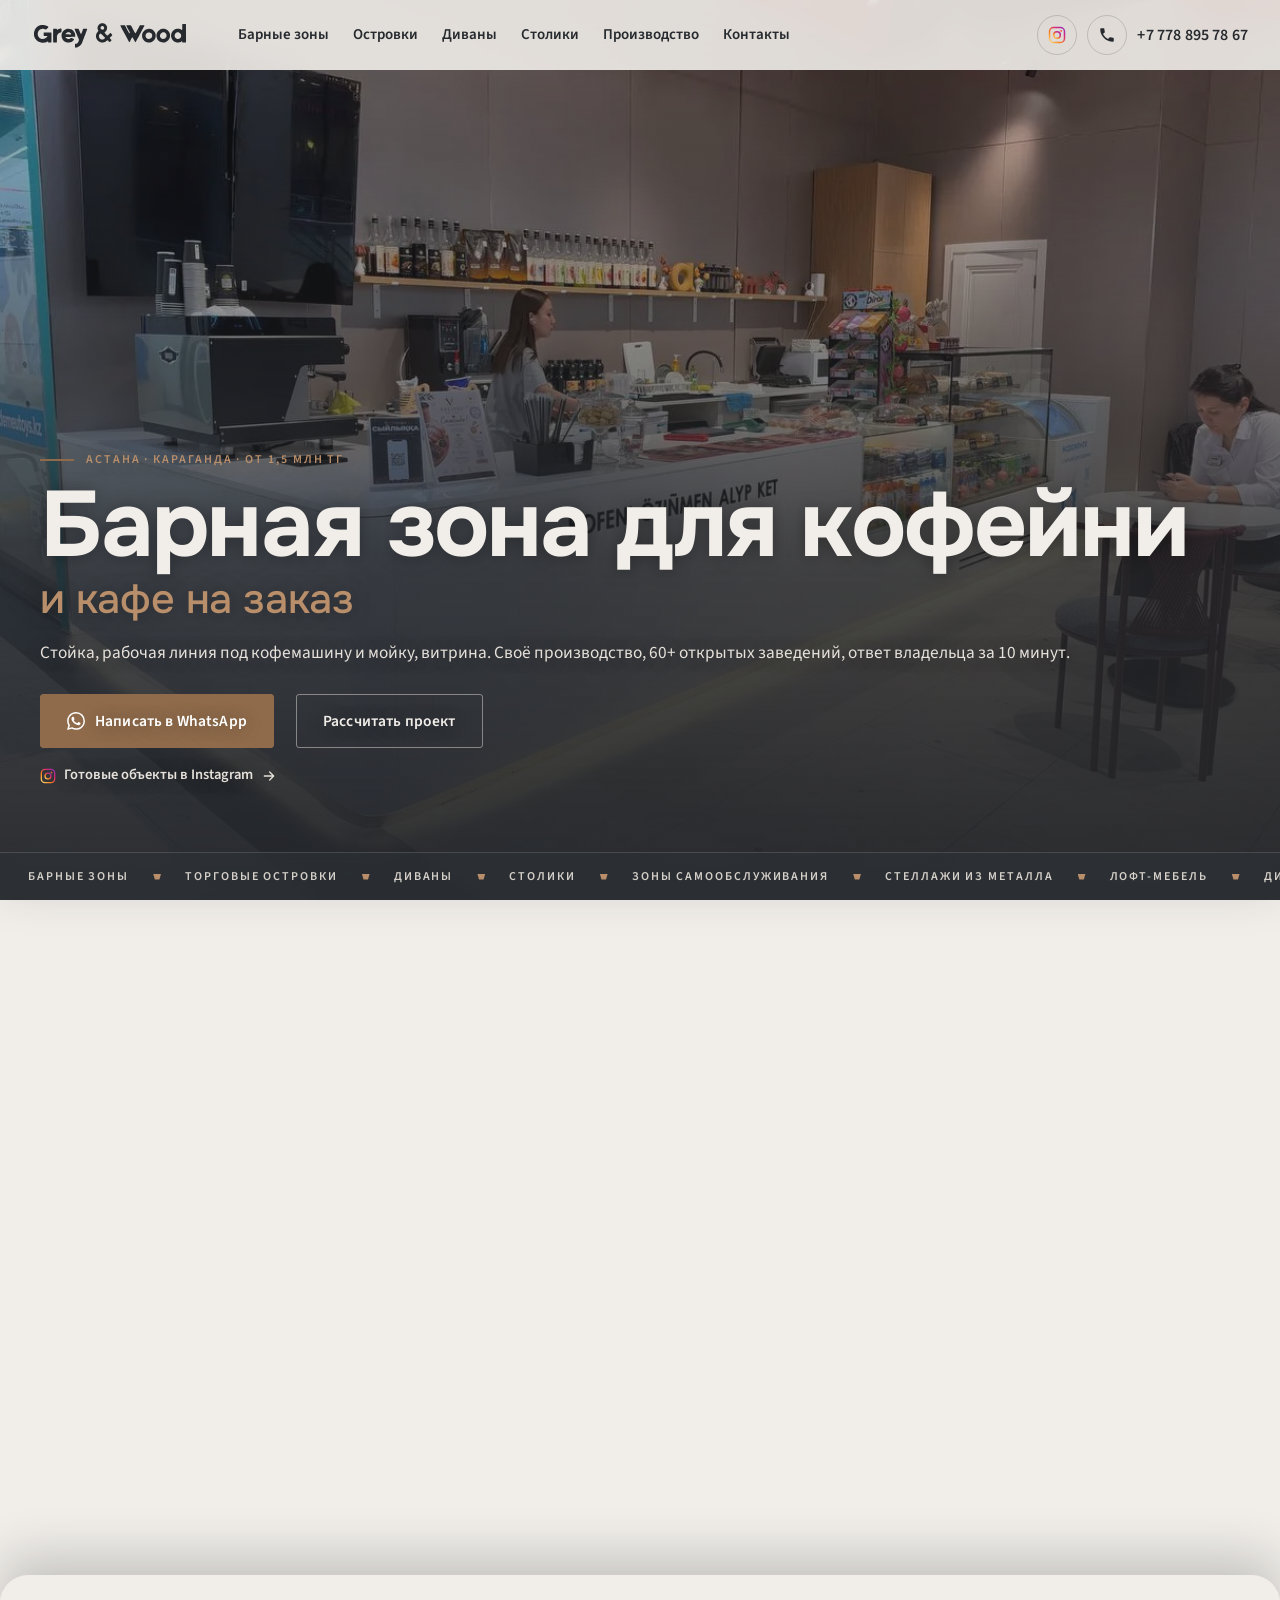
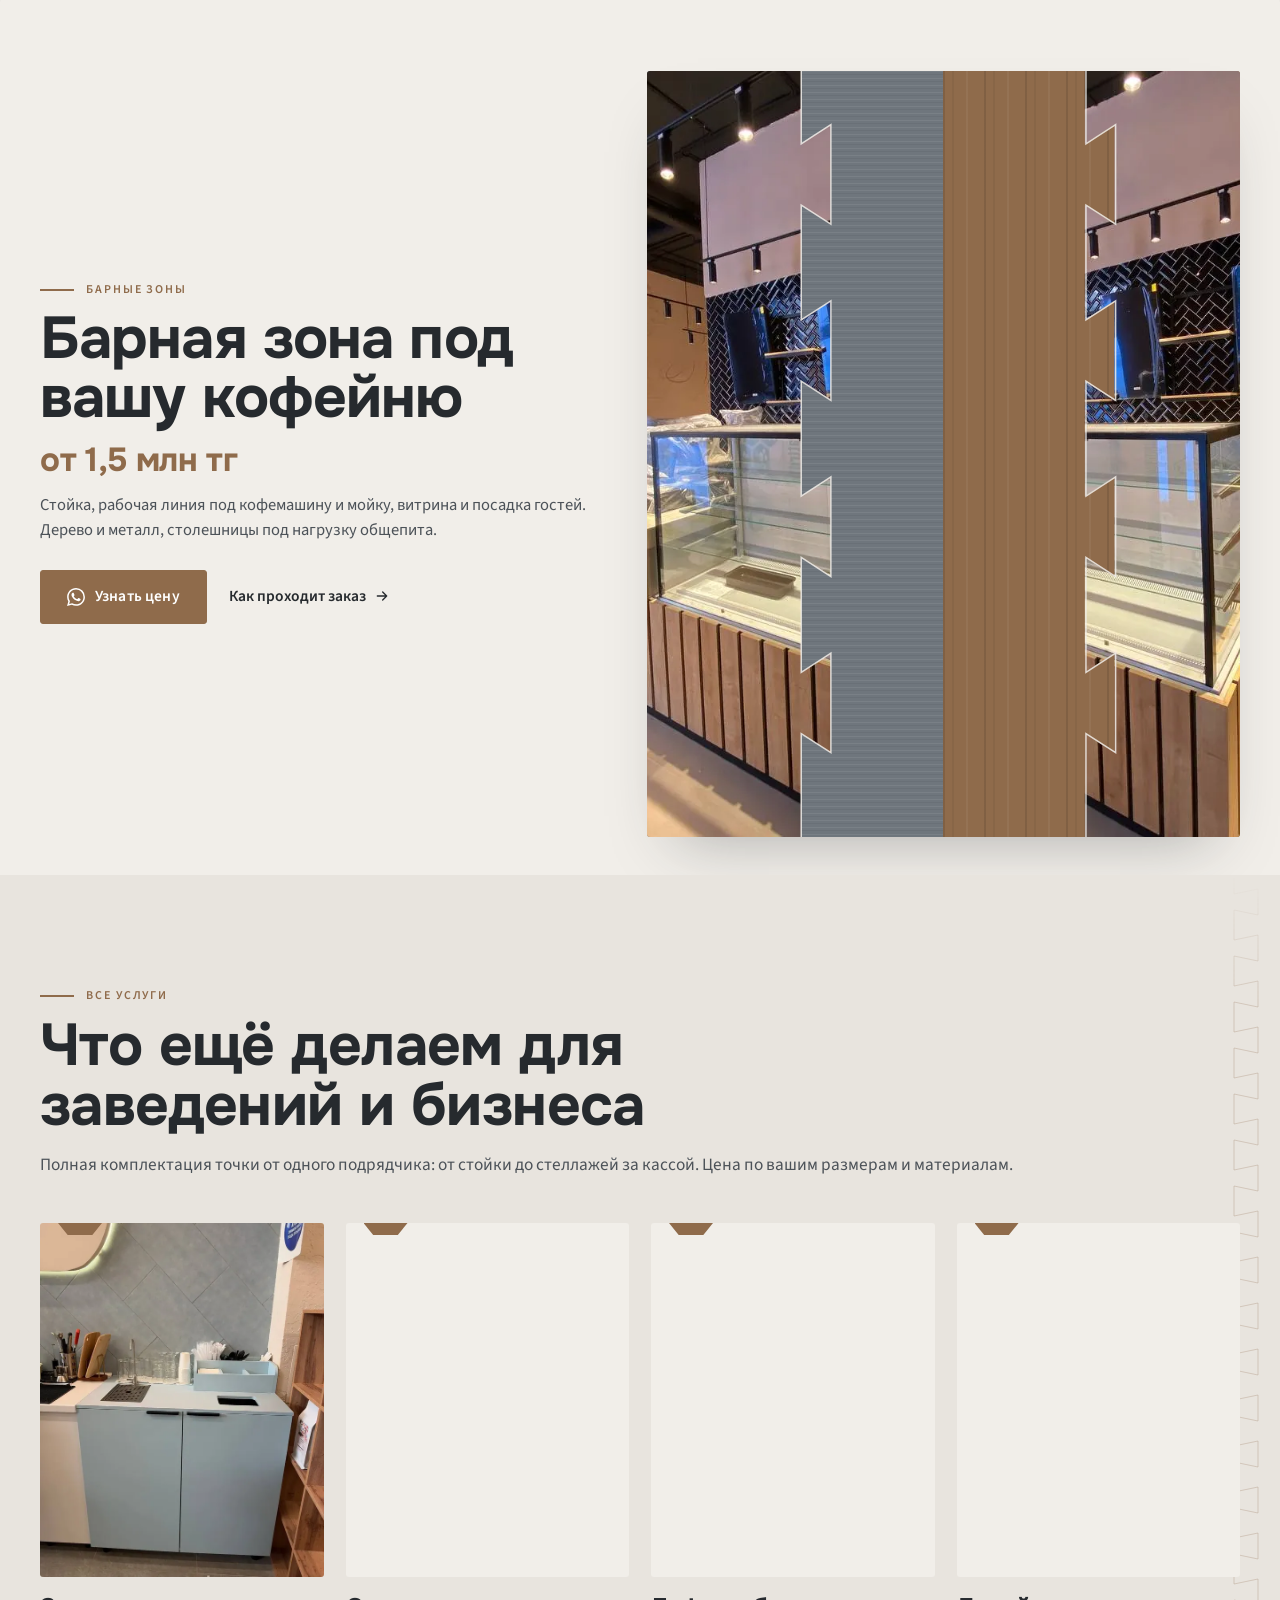
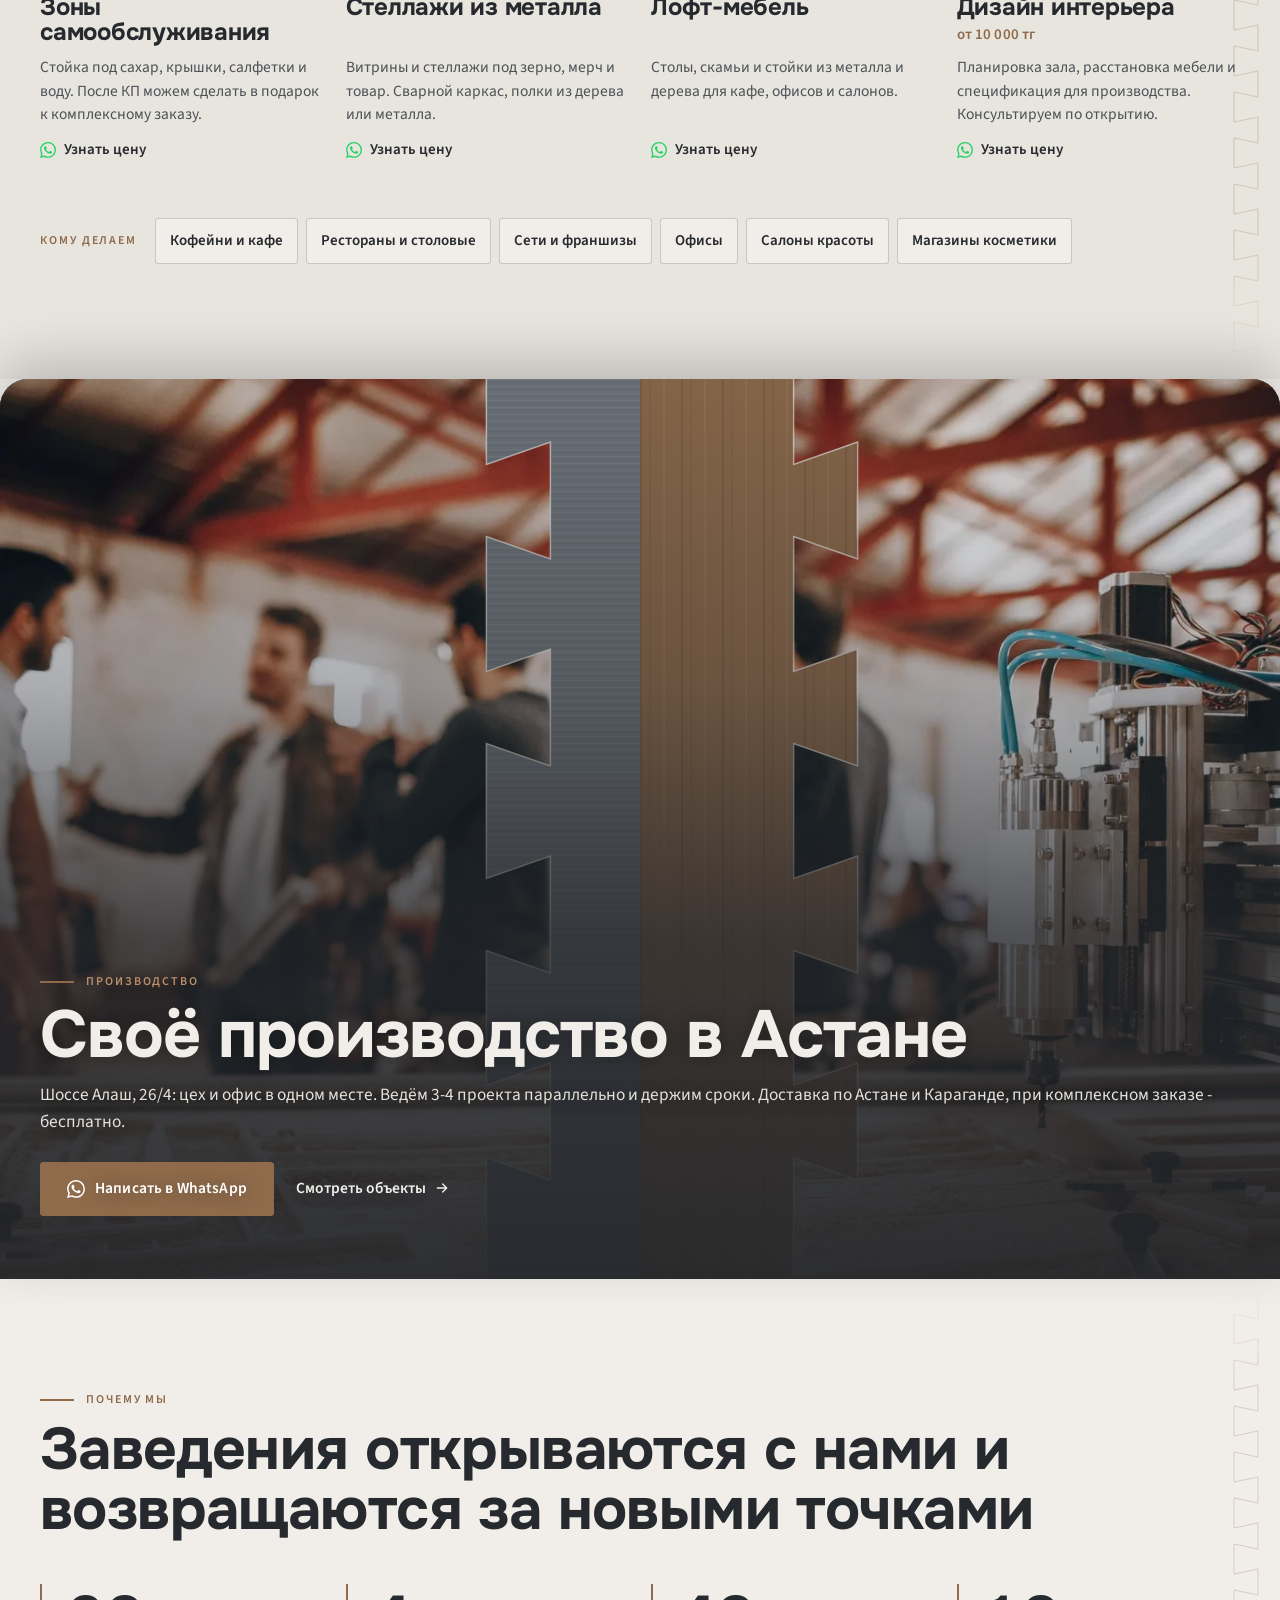
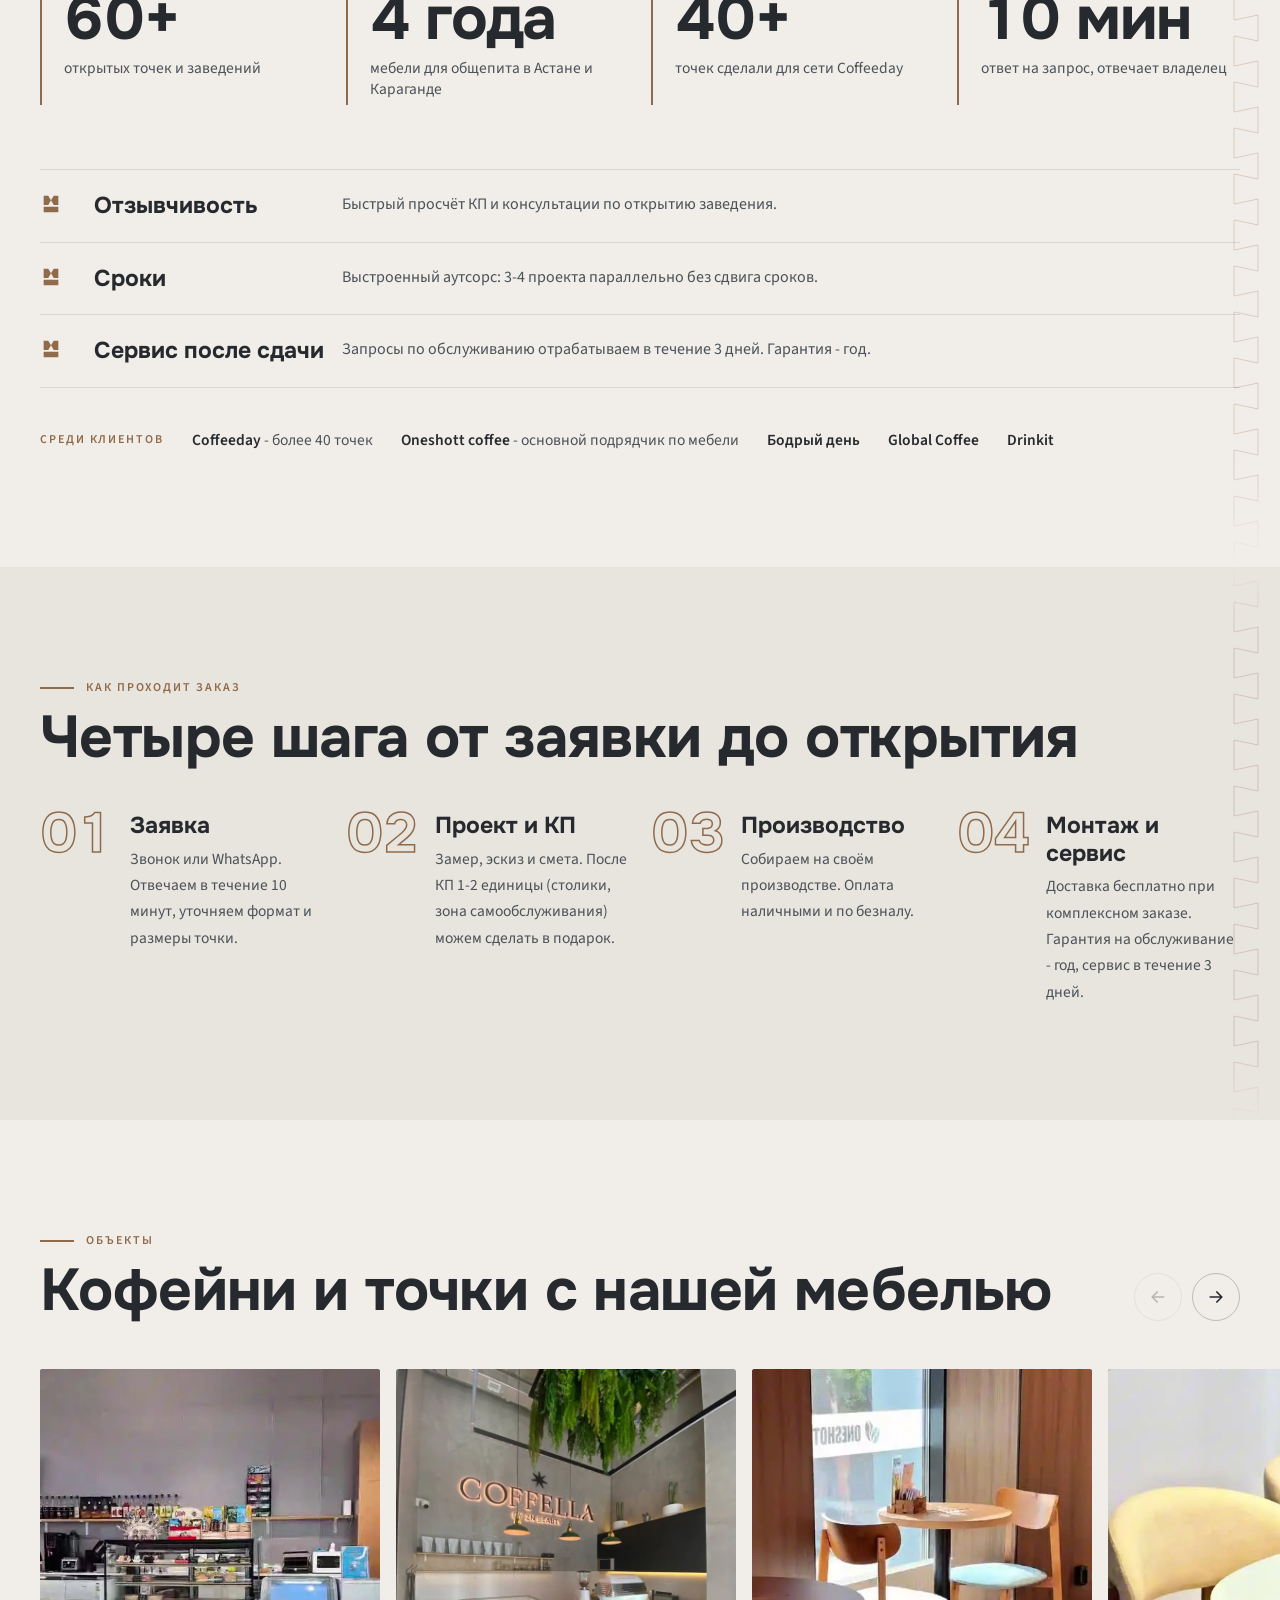
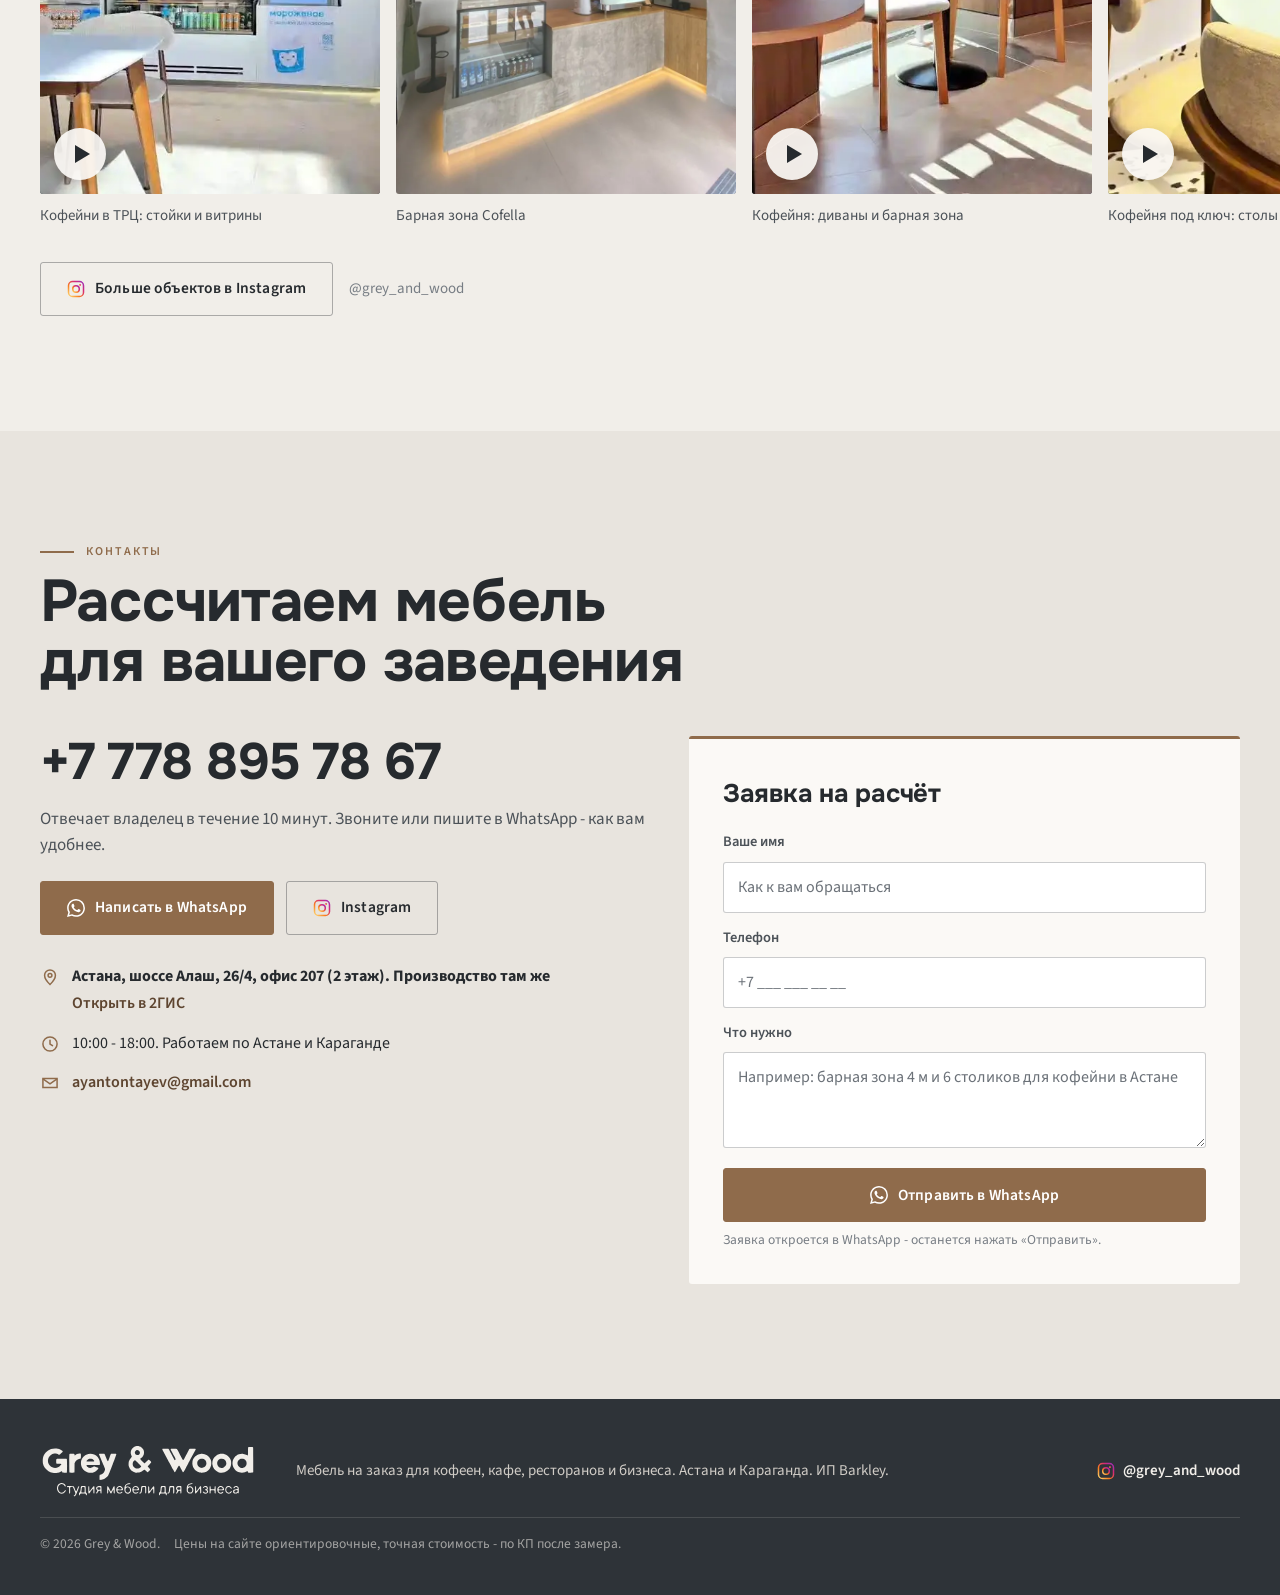
==== barnye-zony/index.html @ 8448b009 "Посадочные под группы Google Ads: барные зоны, островки, диваны и столики, мебель для кафе Co-Author" ====
<!doctype html>
<html lang="ru">
<head>
<meta charset="utf-8">
<meta name="viewport" content="width=device-width, initial-scale=1, viewport-fit=cover">
<title>Барная стойка для кофейни на заказ в Астане - Grey &amp; Wood</title>
<meta name="description" content="Барные зоны для кофеен и кафе от 1,5 млн тг: стойка, линия под кофемашину, витрина. Своё производство в Астане, 60+ открытых заведений.">
<link rel="canonical" href="https://greywood.kz/barnye-zony/">
<meta name="theme-color" content="#F1EEE9">
<meta property="og:type" content="website">
<meta property="og:locale" content="ru_RU">
<meta property="og:site_name" content="Grey & Wood">
<meta property="og:title" content="Барная стойка для кофейни на заказ в Астане - Grey &amp; Wood">
<meta property="og:description" content="Барные зоны для кофеен и кафе от 1,5 млн тг: стойка, линия под кофемашину, витрина. Своё производство в Астане, 60+ открытых заведений.">
<meta property="og:url" content="https://greywood.kz/barnye-zony/">
<meta property="og:image" content="https://greywood.kz/assets/gw-og-image.jpg">
<meta property="og:image:width" content="1200">
<meta property="og:image:height" content="630">
<meta name="twitter:card" content="summary_large_image">
<meta name="twitter:title" content="Барная стойка для кофейни на заказ в Астане - Grey &amp; Wood">
<meta name="twitter:description" content="Барные зоны для кофеен и кафе от 1,5 млн тг: стойка, линия под кофемашину, витрина. Своё производство в Астане, 60+ открытых заведений.">
<meta name="twitter:image" content="https://greywood.kz/assets/gw-og-image.jpg">
<link rel="icon" href="../favicon.ico" sizes="16x16 32x32 48x48">
<link rel="icon" href="../assets/gw-icon-192.png" type="image/png" sizes="192x192">
<link rel="apple-touch-icon" href="../assets/gw-apple-touch-icon.png">
<link rel="preconnect" href="https://fonts.googleapis.com">
<link rel="preconnect" href="https://fonts.gstatic.com" crossorigin>
<link rel="stylesheet" href="https://fonts.googleapis.com/css2?family=Afacad:wght@700&family=Onest:wght@600;700&family=Source+Sans+3:wght@400;600&display=swap">
<link rel="preload" as="image" href="../assets/img/gw-hero-wide.webp" media="(min-width: 761px)" fetchpriority="high">
<link rel="preload" as="image" href="../assets/img/gw-hero-tall-2.webp" media="(max-width: 760px)" fetchpriority="high">
<link rel="stylesheet" href="../styles.css?v=20261013-6">
<script type="application/ld+json">
[
 {
  "@context": "https://schema.org",
  "@type": "Service",
  "name": "Барные зоны и стойки для кофеен на заказ",
  "serviceType": "Барные зоны и стойки для кофеен на заказ",
  "url": "https://greywood.kz/barnye-zony/",
  "areaServed": [
   {
    "@type": "City",
    "name": "Астана"
   },
   {
    "@type": "City",
    "name": "Караганда"
   }
  ],
  "provider": {
   "@type": "LocalBusiness",
   "name": "Grey & Wood",
   "url": "https://greywood.kz/",
   "telephone": "+77788957867",
   "image": "https://greywood.kz/assets/gw-og-image.jpg",
   "address": {
    "@type": "PostalAddress",
    "streetAddress": "шоссе Алаш, 26/4, офис 207",
    "addressLocality": "Астана",
    "addressCountry": "KZ"
   }
  },
  "offers": {
   "@type": "Offer",
   "priceCurrency": "KZT",
   "price": "1500000",
   "description": "Цена от, точная стоимость по КП после замера"
  }
 },
 {
  "@context": "https://schema.org",
  "@type": "BreadcrumbList",
  "itemListElement": [
   {
    "@type": "ListItem",
    "position": 1,
    "name": "Grey & Wood",
    "item": "https://greywood.kz/"
   },
   {
    "@type": "ListItem",
    "position": 2,
    "name": "Барные зоны и стойки для кофеен на заказ",
    "item": "https://greywood.kz/barnye-zony/"
   }
  ]
 }
]
</script>
<script src="https://lead-bot.sultan-askarov-kz.workers.dev/t.js" data-site="greywood" defer></script>
</head>
<body>
<svg width="0" height="0" style="position:absolute" aria-hidden="true" focusable="false">
  <symbol id="logo-word" viewBox="0 0 312 58"><path fill="currentColor" fill-rule="evenodd" d="M90.13 52.90C93.40 52.05 97.36 49.01 98.93 46.16C99.70 44.75 102.05 38.89 103.76 34.08C104.06 33.26 104.57 31.87 104.91 31.00C105.25 30.13 105.70 28.93 105.92 28.33C106.13 27.74 106.58 26.57 106.92 25.75C107.25 24.93 107.62 23.91 107.74 23.50C107.86 23.09 108.28 21.96 108.66 21.00C109.62 18.63 110.32 16.64 110.33 16.32C110.33 16.17 110.18 15.91 109.98 15.73C109.66 15.44 109.38 15.42 106.36 15.46C104.56 15.49 102.95 15.55 102.79 15.60C102.51 15.69 101.50 17.44 101.50 17.84C101.50 17.94 101.08 19.13 100.57 20.47C100.05 21.82 99.46 23.46 99.25 24.13C98.38 26.89 97.74 26.89 96.67 24.13C95.94 22.24 95.37 20.86 94.76 19.50C94.45 18.81 94.14 18.06 94.08 17.83C93.86 17.07 93.14 15.88 92.77 15.68C92.34 15.45 86.47 15.32 85.87 15.53C85.19 15.77 85.08 16.34 85.54 17.27C85.77 17.72 86.01 18.31 86.07 18.58C86.13 18.86 86.57 19.90 87.03 20.90C87.49 21.90 88.00 23.10 88.17 23.57C88.33 24.04 88.72 24.99 89.04 25.68C89.36 26.38 89.91 27.61 90.25 28.43C90.85 29.86 91.70 31.82 92.35 33.28C92.53 33.67 92.67 34.06 92.67 34.15C92.67 34.25 92.94 34.91 93.28 35.62C94.10 37.34 94.10 38.18 93.28 40.32C92.03 43.60 90.15 45.26 87.15 45.74C86.04 45.92 86.00 46.08 85.97 49.56C85.94 53.46 85.92 53.42 87.91 53.24C88.65 53.18 89.64 53.02 90.13 52.90ZM26.17 43.01C27.77 42.59 29.22 41.99 30.31 41.32C31.43 40.62 31.90 40.77 32.05 41.85C32.10 42.26 32.27 42.67 32.44 42.79C32.80 43.05 38.19 43.09 38.68 42.83C39.16 42.57 39.18 23.55 38.70 23.12C38.27 22.72 24.76 22.69 24.01 23.08C23.39 23.40 23.38 23.44 23.35 26.46C23.32 29.72 23.32 29.73 25.71 29.88C26.60 29.94 27.92 29.94 28.65 29.89C30.14 29.77 30.83 30.03 30.83 30.69C30.83 31.26 28.19 33.83 26.77 34.65C18.61 39.31 8.92 31.19 12.00 22.26C12.75 20.06 14.70 17.75 16.78 16.58C17.89 15.95 20.40 15.33 21.84 15.33C22.98 15.33 25.87 16.05 26.49 16.49C26.78 16.70 27.31 16.91 27.67 16.96C28.32 17.04 28.35 17.02 30.46 14.98C32.95 12.56 32.83 12.71 32.83 12.14C32.83 11.61 31.88 10.75 30.47 10.02C29.98 9.76 29.36 9.43 29.08 9.29C26.00 7.65 19.71 7.38 15.92 8.72C10.00 10.80 5.45 15.89 4.21 21.83C3.80 23.81 3.86 28.40 4.33 29.92C4.52 30.56 4.77 31.42 4.86 31.83C5.09 32.77 6.41 35.14 7.55 36.64C10.05 39.92 14.22 42.54 17.92 43.15C18.56 43.25 19.27 43.37 19.50 43.41C20.58 43.59 24.96 43.34 26.17 43.01ZM49.55 42.79C49.80 42.60 49.83 41.91 49.87 36.00L49.92 29.42L50.44 28.33C51.86 25.35 54.50 23.32 57.48 22.92C58.78 22.74 58.93 22.52 59.05 20.57C59.10 19.66 59.12 18.17 59.09 17.25C59.01 15.08 58.85 14.92 57.01 15.09C54.25 15.34 52.07 16.19 51.14 17.37C50.86 17.71 50.53 18.00 50.40 18.00C50.11 18.00 49.83 17.34 49.83 16.66C49.83 15.57 49.51 15.47 45.97 15.53C42.99 15.58 42.79 15.60 42.52 15.93C42.09 16.47 42.17 42.47 42.61 42.79C42.82 42.94 43.80 43.00 46.08 43.00C48.37 43.00 49.35 42.94 49.55 42.79ZM76.83 42.49C79.47 41.73 81.89 40.05 83.57 37.81C84.69 36.33 84.49 35.73 82.77 35.32C82.30 35.21 81.20 34.86 80.33 34.55C78.40 33.85 77.88 33.88 76.52 34.79C73.89 36.55 70.69 36.31 68.29 34.17C67.21 33.22 66.93 32.67 67.27 32.19L67.52 31.83L76.50 31.83C85.86 31.83 86.20 31.81 86.52 31.10C86.73 30.64 86.49 27.68 86.08 25.76C85.30 22.06 82.11 18.36 78.25 16.68C75.02 15.28 70.56 15.20 67.80 16.50C67.22 16.78 66.67 17.00 66.57 17.00C66.20 17.00 63.68 18.96 62.72 20.00C61.57 21.24 60.44 22.91 60.15 23.80C60.04 24.14 59.82 24.68 59.66 25.01C59.23 25.86 59.00 28.69 59.19 30.75C59.74 36.70 64.47 41.73 70.57 42.83C72.00 43.09 75.41 42.90 76.83 42.49ZM144.35 42.44C146.07 41.92 147.75 40.94 149.32 39.53C150.93 38.09 150.96 38.09 153.25 40.33C154.51 41.57 155.25 42.17 155.50 42.17C156.01 42.17 158.95 39.29 159.09 38.66C159.22 38.06 158.83 37.31 158.12 36.77C157.17 36.04 155.62 34.17 155.62 33.75C155.62 33.46 156.31 32.69 158.15 30.89C161.30 27.80 161.26 28.05 159.05 25.81C156.84 23.56 157.07 23.52 153.90 26.67C151.83 28.73 151.31 29.17 150.91 29.17C150.51 29.17 149.97 28.70 147.63 26.32C146.09 24.75 144.83 23.34 144.83 23.18C144.83 22.78 145.11 22.50 146.22 21.76C149.86 19.33 151.21 14.66 149.61 10.01C149.29 9.11 148.00 7.49 146.67 6.35C144.92 4.84 141.99 4.01 139.54 4.32C136.04 4.76 132.98 7.20 131.72 10.53C130.72 13.20 130.80 15.46 132.00 17.97C132.89 19.84 132.88 19.92 131.50 21.45C129.91 23.19 128.75 25.16 128.29 26.88C127.88 28.45 127.80 31.85 128.15 33.17C129.46 38.13 133.40 41.89 138.33 42.89C139.47 43.12 142.93 42.86 144.35 42.44ZM237.94 42.35C239.73 41.74 241.23 40.93 242.29 40.00C242.71 39.63 243.10 39.33 243.17 39.33C243.39 39.33 245.10 37.13 245.75 36.03C247.68 32.72 248.04 27.15 246.52 23.90C243.77 18.03 238.17 14.90 231.93 15.75C228.76 16.18 226.79 17.11 224.48 19.30C221.06 22.51 219.74 26.02 220.17 30.75C220.64 36.04 224.46 40.68 229.75 42.38C231.59 42.98 231.63 42.98 234.17 42.92C236.16 42.88 236.59 42.81 237.94 42.35ZM266.65 42.35C268.82 41.62 270.13 40.82 271.90 39.15C275.23 35.99 276.32 33.13 276.12 28.08C276.04 26.04 275.99 25.82 275.38 24.33C274.33 21.75 272.91 19.94 270.52 18.10C266.06 14.67 259.08 14.74 254.42 18.26C250.16 21.47 248.50 25.32 248.98 30.87C249.41 35.83 252.79 40.21 257.70 42.19C260.06 43.13 264.08 43.21 266.65 42.35ZM296.00 42.33C296.96 42.02 298.04 41.56 298.38 41.31C299.71 40.36 300.40 40.51 300.55 41.78C300.68 42.97 300.77 43.00 304.33 43.00C307.74 43.00 308.01 42.93 308.05 42.08C308.06 41.80 308.05 33.70 308.03 24.06C308.00 7.65 307.98 6.51 307.71 6.18C307.43 5.84 307.25 5.82 304.67 5.77C301.72 5.72 300.94 5.83 300.67 6.33C300.56 6.52 300.50 8.73 300.50 12.06C300.50 18.57 300.49 18.60 298.67 17.40C297.52 16.65 295.76 16.04 293.87 15.74C290.27 15.17 286.14 16.21 283.59 18.34C283.14 18.71 282.64 19.09 282.48 19.18C282.33 19.26 281.73 19.91 281.15 20.62C277.27 25.43 276.99 31.96 280.46 36.87C282.59 39.90 284.48 41.33 287.75 42.39C290.33 43.22 293.31 43.20 296.00 42.33ZM195.23 42.02C195.38 41.85 195.95 40.90 196.48 39.90C200.52 32.31 200.36 32.56 201.05 32.82C201.36 32.94 201.67 33.36 202.17 34.37C202.92 35.88 205.74 41.18 206.12 41.80C206.45 42.34 206.79 42.42 207.19 42.07C207.54 41.74 207.63 41.60 210.29 36.67C212.62 32.33 213.26 31.15 214.26 29.25C214.74 28.33 215.67 26.61 216.33 25.42C217.66 23.01 218.82 20.85 220.00 18.58C221.31 16.08 223.15 12.67 224.00 11.17C225.66 8.25 225.65 8.25 220.52 8.26C215.80 8.28 215.83 8.27 214.98 9.95C213.76 12.35 210.91 17.83 210.00 19.50C209.48 20.46 208.73 21.91 208.33 22.71C207.07 25.25 206.64 25.31 205.50 23.08C205.08 22.26 204.22 20.61 203.60 19.42C202.97 18.22 202.11 16.57 201.67 15.75C201.24 14.92 200.28 13.08 199.53 11.66C197.60 7.96 198.15 8.27 193.25 8.26C188.51 8.25 188.44 8.27 188.82 9.52C188.93 9.90 189.20 10.49 189.40 10.82C189.61 11.15 190.32 12.47 191.00 13.75C191.67 15.03 192.81 17.16 193.54 18.47C195.68 22.33 195.92 22.90 195.68 23.68C195.57 24.05 195.30 24.46 195.05 24.62C194.46 25.01 194.40 24.92 191.93 20.17C190.81 18.01 189.53 15.58 189.09 14.75C188.64 13.92 187.88 12.46 187.39 11.50C186.13 9.04 185.80 8.51 185.43 8.39C184.91 8.23 177.62 8.22 177.12 8.38C176.54 8.57 176.52 9.16 177.05 10.18C177.56 11.15 178.72 13.33 178.96 13.75C179.29 14.34 181.08 17.66 182.59 20.50C184.70 24.48 184.95 24.95 186.67 28.08C187.53 29.64 188.46 31.37 188.76 31.92C189.05 32.47 189.51 33.33 189.79 33.83C190.06 34.34 191.17 36.40 192.25 38.42C194.50 42.62 194.59 42.73 195.23 42.02ZM138.74 36.85C138.02 36.67 136.49 35.65 135.67 34.81C133.51 32.61 133.26 28.84 135.09 26.37C135.84 25.36 136.63 24.83 137.36 24.83C137.84 24.83 146.17 33.08 146.17 33.56C146.17 34.44 144.92 35.67 143.24 36.45C142.19 36.93 139.86 37.14 138.74 36.85ZM232.06 35.76C226.90 34.15 225.39 27.65 229.41 24.30C231.00 22.96 231.59 22.75 233.75 22.76C236.10 22.76 237.11 23.17 238.62 24.72C240.30 26.44 240.79 28.78 240.03 31.52C239.17 34.61 235.18 36.74 232.06 35.76ZM260.92 35.89C259.86 35.59 258.10 34.40 257.35 33.48C254.66 30.15 255.92 24.81 259.76 23.26C265.23 21.05 270.38 25.49 268.93 31.17C268.48 32.94 266.48 35.06 264.75 35.61C263.89 35.88 261.51 36.05 260.92 35.89ZM289.49 35.58C285.83 34.15 284.26 30.23 285.83 26.45C286.43 25.01 287.64 23.80 289.17 23.11C290.49 22.51 293.28 22.60 294.68 23.29C297.60 24.72 299.07 27.88 298.25 30.96C297.85 32.45 297.69 32.75 296.64 33.85C294.73 35.83 291.90 36.52 289.49 35.58ZM69.26 26.70C67.47 26.65 67.17 26.53 67.17 25.86C67.17 25.37 68.68 23.85 69.68 23.33C71.08 22.61 73.68 22.51 75.39 23.10C76.50 23.48 78.33 25.19 78.33 25.83C78.33 26.69 78.09 26.75 74.35 26.75C72.46 26.75 70.17 26.73 69.26 26.70ZM139.19 17.12C137.57 16.45 136.53 14.07 137.25 12.65C138.51 10.17 140.77 9.52 142.92 11.04C143.76 11.63 144.10 12.23 144.26 13.42C144.64 16.30 141.94 18.26 139.19 17.12Z"/></symbol>
  <symbol id="logo-full" viewBox="0 0 312 81"><path fill="currentColor" fill-rule="evenodd" d="M50.68 76.45C51.55 75.87 51.99 74.96 55.01 67.37C56.77 62.96 56.77 62.96 56.42 62.61C55.87 62.06 55.33 62.52 54.77 64.00C54.55 64.60 54.16 65.61 53.91 66.25C53.66 66.89 53.29 67.86 53.10 68.40C52.31 70.59 51.63 70.00 50.15 65.83C49.97 65.33 49.54 64.39 49.20 63.75L48.58 62.58L47.83 62.56C47.42 62.54 46.63 62.46 46.08 62.36C44.26 62.06 39.57 62.14 39.15 62.48C38.39 63.10 39.38 63.99 40.58 63.76C41.07 63.67 41.24 63.72 41.58 64.07L42.00 64.48L42.00 68.46C42.00 72.63 42.03 72.83 42.75 72.83C43.47 72.83 43.50 72.63 43.50 68.49C43.50 63.68 43.44 63.83 45.43 63.67C46.16 63.61 46.82 63.54 46.92 63.51C47.01 63.48 47.18 63.47 47.29 63.48C47.52 63.50 48.27 65.02 48.80 66.50C49.18 67.57 49.81 69.11 50.54 70.75C51.45 72.81 51.16 74.17 49.56 75.35C49.07 75.71 48.67 76.11 48.67 76.22C48.67 76.91 49.82 77.04 50.68 76.45ZM57.66 75.34C57.76 75.17 57.83 74.72 57.83 74.34C57.83 73.05 57.98 73.00 62.00 73.00C66.01 73.00 66.17 73.05 66.17 74.33C66.17 75.52 67.25 76.05 67.58 75.02C68.02 73.63 67.64 72.01 66.81 71.74C66.10 71.52 66.00 70.91 66.00 66.86C66.00 61.88 66.28 62.28 62.65 62.23C61.10 62.21 59.80 62.26 59.63 62.36C59.15 62.61 59.02 63.14 58.76 65.99C58.42 69.67 58.18 70.53 57.13 71.63L56.30 72.52L56.36 73.82C56.42 75.17 56.64 75.67 57.18 75.67C57.35 75.67 57.57 75.52 57.66 75.34ZM173.03 75.39C173.23 75.20 173.33 74.88 173.33 74.39C173.33 73.04 173.46 73.00 177.46 73.00C181.52 73.00 181.67 73.04 181.67 74.26C181.67 74.98 182.07 75.67 182.50 75.67C182.83 75.67 183.13 74.88 183.23 73.78L183.32 72.64L182.50 71.77L181.68 70.89L181.63 66.95C181.57 61.93 181.80 62.27 178.46 62.19C174.49 62.09 174.50 62.09 174.18 66.25C173.90 69.99 173.78 70.42 172.83 71.33C172.09 72.05 172.05 72.13 171.95 73.25C171.76 75.24 172.21 76.13 173.03 75.39ZM34.09 72.57C36.54 71.34 38.40 68.17 36.67 68.17C36.26 68.17 36.08 68.31 35.62 69.04C33.57 72.24 30.15 72.63 27.74 69.96C24.36 66.19 26.26 60.02 31.00 59.38C32.57 59.17 34.64 60.42 35.54 62.13C36.25 63.49 37.69 63.00 37.10 61.59C36.07 59.14 33.01 57.50 30.33 57.97C23.79 59.13 22.29 68.30 28.00 72.22C29.59 73.32 32.30 73.48 34.09 72.57ZM117.27 72.75C118.00 72.27 119.00 71.30 119.00 71.08C119.00 70.96 118.88 70.74 118.73 70.59C118.38 70.24 117.92 70.39 117.12 71.11C115.55 72.52 111.99 71.29 112.00 69.33C112.01 68.47 112.14 68.42 114.62 68.40C119.24 68.35 119.14 68.36 119.52 67.98C120.08 67.42 119.91 65.85 119.15 64.57C117.23 61.32 112.95 61.35 110.86 64.63C109.00 67.54 110.53 72.22 113.59 72.99C114.56 73.23 116.76 73.09 117.27 72.75ZM128.36 72.93C130.81 72.06 132.12 68.96 131.27 66.11C130.47 63.48 127.88 62.09 125.40 62.98C123.89 63.52 123.46 63.21 124.07 62.02C124.68 60.84 125.88 60.14 127.92 59.76C129.82 59.40 130.30 59.22 130.43 58.79C130.91 57.29 125.96 58.18 124.05 59.94C122.39 61.46 121.70 63.92 121.88 67.63C121.98 69.72 122.59 71.12 123.84 72.17C124.99 73.13 126.90 73.46 128.36 72.93ZM139.74 72.99C140.66 72.75 142.17 71.47 142.17 70.91C142.17 70.14 141.34 70.22 140.28 71.10C139.58 71.69 138.61 71.90 137.68 71.67C136.03 71.25 134.74 69.61 135.33 68.67C135.45 68.47 136.07 68.42 138.70 68.40C143.02 68.37 143.37 68.19 143.01 66.20C142.37 62.79 138.50 61.02 135.77 62.89C133.43 64.51 132.68 67.64 133.97 70.41C134.50 71.54 135.77 72.74 136.64 72.93C136.88 72.99 137.16 73.05 137.25 73.08C137.63 73.21 139.07 73.15 139.74 72.99ZM145.79 72.73C146.72 72.13 147.49 69.08 147.50 65.95C147.50 65.11 147.83 64.13 148.17 63.91C148.28 63.84 149.01 63.77 149.78 63.74C152.01 63.68 151.91 63.46 151.94 68.32C151.97 72.85 151.97 72.83 152.66 72.83C153.44 72.83 153.47 72.59 153.44 67.63C153.41 61.89 153.60 62.27 150.70 62.20C149.63 62.17 148.31 62.21 147.77 62.28C146.31 62.48 146.23 62.65 146.01 66.00C145.72 70.36 145.50 70.96 143.85 72.01C143.40 72.30 143.47 72.92 143.97 73.06C144.39 73.18 145.37 73.01 145.79 72.73ZM186.25 72.74C187.24 72.08 187.74 70.30 187.99 66.53C188.16 63.91 188.19 63.87 190.20 63.80C192.46 63.72 192.38 63.55 192.35 68.38C192.31 72.64 192.35 72.83 193.26 72.83C193.94 72.83 194.00 72.43 194.00 67.97C194.00 63.66 193.88 62.63 193.37 62.40C192.81 62.15 187.78 62.18 187.38 62.43C186.89 62.74 186.74 63.42 186.42 66.65C186.05 70.48 185.77 71.50 185.08 71.50C184.72 71.50 184.00 72.18 184.00 72.52C184.00 73.16 185.39 73.30 186.25 72.74ZM218.75 72.80C221.91 71.14 222.55 66.56 219.98 64.00C218.69 62.71 216.73 62.30 215.18 63.01C213.70 63.68 213.33 62.79 214.52 61.43C215.40 60.43 215.73 60.27 218.00 59.75C220.15 59.25 220.50 59.11 220.50 58.69C220.50 57.88 219.50 57.80 217.21 58.41C215.25 58.94 214.57 59.29 213.71 60.22C212.33 61.72 211.95 63.13 211.93 66.83C211.92 69.39 211.92 69.43 212.42 70.40C212.95 71.44 214.30 72.75 215.12 73.01C215.83 73.24 218.17 73.10 218.75 72.80ZM240.80 72.91C242.71 72.11 243.44 70.05 242.33 68.53C241.75 67.72 241.71 67.32 242.15 66.60C242.99 65.24 242.48 63.53 240.95 62.60C239.43 61.67 237.14 62.08 235.94 63.50C235.27 64.30 235.39 65.17 236.17 65.17C236.26 65.17 236.70 64.83 237.17 64.42C238.00 63.68 238.27 63.58 239.25 63.66C241.41 63.84 241.61 66.39 239.48 66.73C237.70 67.02 237.65 67.93 239.40 68.26C240.69 68.50 241.57 69.72 241.10 70.63C240.29 72.19 238.14 72.25 236.90 70.75C236.07 69.73 235.17 69.76 235.17 70.81C235.17 71.32 236.67 72.77 237.42 72.99C238.25 73.23 240.12 73.19 240.80 72.91ZM262.70 72.93C264.03 72.46 265.14 71.25 264.81 70.62C264.58 70.18 264.10 70.27 263.35 70.90C261.79 72.21 259.60 71.99 258.35 70.39C257.96 69.90 257.87 68.77 258.21 68.55C258.32 68.48 259.89 68.41 261.69 68.41C265.86 68.39 265.93 68.36 265.78 66.64C265.56 64.05 263.80 62.33 261.24 62.19C256.54 61.95 254.24 68.24 257.74 71.77C259.07 73.11 260.96 73.55 262.70 72.93ZM274.03 72.99C275.27 72.65 277.00 70.94 277.00 70.06C277.00 69.03 275.90 69.16 275.25 70.26C274.17 72.10 271.87 72.30 270.36 70.69C269.08 69.33 268.75 68.10 269.22 66.48C269.75 64.66 270.73 63.83 272.47 63.72C273.78 63.63 274.38 63.92 275.12 64.99C275.84 66.02 276.67 66.29 276.94 65.58C277.21 64.88 275.53 62.90 274.25 62.41C273.32 62.05 271.35 62.14 270.52 62.57C269.53 63.09 268.41 64.35 268.00 65.43C266.33 69.83 269.79 74.17 274.03 72.99ZM283.88 72.94C284.18 72.82 284.52 72.59 284.65 72.44C284.95 72.07 285.42 72.10 285.99 72.52C286.37 72.80 286.52 72.83 286.81 72.68C287.35 72.39 287.36 65.85 286.83 64.44C285.85 61.82 282.24 61.34 280.21 63.55C279.45 64.38 279.40 64.51 279.67 65.01C279.94 65.52 280.30 65.40 281.30 64.48L282.24 63.63L283.30 63.71C284.44 63.80 284.96 64.13 285.45 65.06C285.99 66.11 285.35 66.67 283.61 66.67C282.29 66.67 281.09 67.02 280.20 67.66C279.15 68.42 278.96 68.81 278.98 70.21L278.99 71.42L279.83 72.20C280.29 72.63 280.87 73.01 281.12 73.05C282.14 73.20 283.37 73.15 283.88 72.94ZM71.63 72.21C72.04 71.77 72.56 71.13 72.78 70.79C73.00 70.44 73.53 69.70 73.96 69.15C74.40 68.60 74.95 67.84 75.20 67.46C76.09 66.13 76.64 65.73 76.94 66.21C77.01 66.32 77.08 67.79 77.08 69.46C77.08 72.72 77.11 72.82 77.94 72.83C78.59 72.84 78.63 72.56 78.65 67.76C78.67 62.74 78.63 62.49 77.77 62.51C77.16 62.51 77.10 62.58 73.32 67.63C71.37 70.23 71.17 70.08 71.17 66.01C71.17 62.90 71.06 62.40 70.41 62.53C69.73 62.66 69.67 63.17 69.73 67.99C69.78 72.18 69.81 72.57 70.09 72.78C70.59 73.14 70.85 73.04 71.63 72.21ZM82.56 72.52C82.73 72.37 83.21 71.67 83.62 70.97C84.55 69.38 84.80 69.15 85.74 69.04C87.07 68.89 87.33 69.21 87.33 70.97C87.33 72.52 87.46 72.83 88.10 72.83C88.84 72.83 88.87 72.61 88.84 67.73C88.83 65.19 88.75 62.98 88.66 62.82C88.25 62.06 84.83 62.01 83.01 62.72C80.82 63.59 80.35 66.01 82.00 67.90C83.11 69.17 83.13 69.05 81.39 71.68C80.93 72.38 80.92 72.40 81.27 72.74C81.57 73.04 82.06 72.96 82.56 72.52ZM158.72 71.45C159.29 70.72 160.36 69.28 161.12 68.27C163.44 65.12 163.56 65.18 163.64 69.36C163.67 71.18 163.76 72.49 163.86 72.62C164.13 72.94 164.80 72.88 164.99 72.51C165.23 72.06 165.22 63.88 164.98 63.19C164.78 62.60 164.33 62.28 163.92 62.44C163.65 62.54 160.88 66.13 159.54 68.10C158.13 70.18 157.73 69.76 157.80 66.28C157.86 63.62 157.75 62.98 157.18 62.67C156.91 62.53 156.77 62.56 156.50 62.83C156.17 63.16 156.16 63.33 156.21 67.87L156.25 72.57L156.64 72.77C157.28 73.08 157.63 72.86 158.72 71.45ZM198.06 72.52C198.23 72.37 198.67 71.73 199.05 71.08C200.05 69.37 200.47 69.00 201.43 69.00C202.63 69.00 202.83 69.27 202.83 70.87C202.83 71.60 202.91 72.33 203.01 72.51C203.20 72.87 203.87 72.94 204.13 72.62C204.36 72.34 204.38 63.56 204.15 62.97C203.86 62.24 203.30 62.12 200.84 62.29C198.82 62.43 198.61 62.48 197.97 62.93C197.19 63.48 196.51 64.64 196.50 65.45C196.50 66.31 197.11 67.73 197.67 68.14C198.49 68.75 198.33 69.59 197.06 71.38C196.40 72.30 196.36 72.63 196.88 72.82C197.30 72.98 197.62 72.90 198.06 72.52ZM225.27 72.79C225.58 72.61 229.03 68.15 229.91 66.79C230.26 66.25 230.96 66.01 231.18 66.35C231.26 66.48 231.33 67.90 231.33 69.51C231.33 72.67 231.38 72.83 232.20 72.83C232.90 72.83 232.93 72.59 232.92 67.56C232.90 62.72 232.87 62.50 232.07 62.50C231.41 62.50 230.82 63.17 227.66 67.52C225.74 70.16 225.50 69.99 225.50 66.00C225.50 62.98 225.37 62.33 224.75 62.33C224.07 62.33 224.00 62.87 224.00 67.78C224.00 72.45 224.00 72.48 224.37 72.74C224.81 73.05 224.81 73.05 225.27 72.79ZM98.30 72.63C98.44 72.50 98.50 71.71 98.50 70.17C98.51 67.88 98.61 67.38 99.04 67.54C99.35 67.66 100.21 69.18 100.93 70.88C101.57 72.40 101.90 72.83 102.42 72.83C102.95 72.83 103.19 72.49 104.39 69.96C105.98 66.60 106.40 66.62 106.37 70.02C106.35 72.48 106.45 72.83 107.18 72.83C107.88 72.83 107.97 72.46 107.99 69.56C108.01 64.80 107.85 62.85 107.41 62.56C106.84 62.19 106.38 62.51 105.89 63.64C105.66 64.16 105.08 65.41 104.59 66.42C104.11 67.42 103.55 68.60 103.35 69.03C102.47 70.88 102.51 70.93 99.54 64.67C98.45 62.36 97.85 61.85 97.26 62.70C97.04 63.02 97.00 63.79 97.00 67.75C97.00 72.67 97.02 72.83 97.75 72.83C97.94 72.83 98.19 72.74 98.30 72.63ZM246.30 72.63C246.43 72.51 246.50 71.85 246.50 70.82C246.50 68.40 246.57 68.33 249.33 68.33C252.23 68.33 252.27 68.36 252.21 70.64C252.16 72.45 252.31 72.83 253.06 72.83C253.81 72.83 253.83 72.69 253.83 67.84C253.83 62.93 253.77 62.50 253.00 62.50C252.50 62.50 252.30 63.10 252.19 64.90C252.06 67.03 252.06 67.03 249.23 66.96C246.55 66.90 246.50 66.86 246.50 64.76C246.50 63.13 246.27 62.50 245.66 62.50C245.06 62.50 245.00 63.01 245.00 67.79C245.00 72.67 245.02 72.83 245.75 72.83C245.94 72.83 246.19 72.74 246.30 72.63ZM126.42 71.75C126.33 71.72 126.05 71.65 125.79 71.60C124.15 71.23 123.00 68.73 123.58 66.74C124.80 62.54 129.98 63.51 130.00 67.95C130.00 69.43 129.83 69.89 128.95 70.79C128.17 71.60 127.13 71.99 126.42 71.75ZM215.92 71.64C214.47 71.31 213.50 69.85 213.50 68.01C213.50 64.58 216.53 62.85 218.85 64.95C220.92 66.82 220.12 70.94 217.55 71.66C216.83 71.86 216.82 71.86 215.92 71.64ZM281.72 71.65C280.46 71.28 280.10 69.84 281.04 68.96C281.81 68.24 282.49 68.00 283.79 68.00C285.06 68.00 285.67 68.29 285.66 68.88C285.66 69.33 285.08 70.63 284.71 71.04C284.27 71.53 282.53 71.89 281.72 71.65ZM60.23 71.50C59.73 71.30 59.63 70.90 59.82 69.93C59.91 69.46 60.06 68.11 60.15 66.92C60.38 63.98 60.77 63.53 62.96 63.71C64.49 63.83 64.50 63.86 64.50 67.65C64.50 69.45 64.43 71.01 64.36 71.13C64.05 71.61 61.15 71.87 60.23 71.50ZM175.48 71.35L175.10 71.04L175.38 69.56C175.53 68.75 175.71 67.33 175.76 66.42C175.87 64.77 176.15 63.85 176.55 63.81C180.10 63.49 180.00 63.38 180.00 67.74C180.00 71.88 180.13 71.67 177.56 71.67C176.15 71.67 175.81 71.61 175.48 71.35ZM83.92 67.44C82.22 66.66 82.15 64.62 83.79 63.99C84.00 63.91 84.74 63.82 85.44 63.81C87.09 63.76 87.33 64.00 87.33 65.67C87.33 67.27 87.07 67.55 85.56 67.62C84.84 67.65 84.23 67.59 83.92 67.44ZM199.67 67.50C198.49 67.22 197.78 65.94 198.25 64.94C198.63 64.15 199.33 63.85 200.99 63.80C202.71 63.74 202.83 63.86 202.83 65.62C202.83 67.54 201.99 68.04 199.67 67.50ZM112.12 66.82C111.38 66.39 112.34 64.60 113.69 63.90C114.90 63.28 116.57 63.70 117.50 64.87C118.21 65.76 118.33 66.31 117.90 66.74C117.59 67.05 112.64 67.12 112.12 66.82ZM135.26 66.74C134.52 65.99 135.87 64.16 137.47 63.74C138.70 63.42 139.55 63.69 140.54 64.71C141.45 65.64 141.59 66.30 140.96 66.74C140.42 67.12 135.64 67.12 135.26 66.74ZM258.20 66.74C257.64 66.34 257.74 65.76 258.53 64.90C259.44 63.92 259.95 63.67 261.03 63.67C262.16 63.67 262.93 64.05 263.62 64.97C264.24 65.78 264.31 66.32 263.86 66.72C263.43 67.12 258.76 67.13 258.20 66.74ZM90.13 52.90C93.40 52.05 97.36 49.01 98.93 46.16C99.70 44.75 102.05 38.89 103.76 34.08C104.06 33.26 104.57 31.87 104.91 31.00C105.25 30.13 105.70 28.93 105.92 28.33C106.13 27.74 106.58 26.57 106.92 25.75C107.25 24.93 107.62 23.91 107.74 23.50C107.86 23.09 108.28 21.96 108.66 21.00C109.62 18.63 110.32 16.64 110.33 16.32C110.33 16.17 110.18 15.91 109.98 15.73C109.66 15.44 109.38 15.42 106.36 15.46C104.56 15.49 102.95 15.55 102.79 15.60C102.51 15.69 101.50 17.44 101.50 17.84C101.50 17.94 101.08 19.13 100.57 20.47C100.05 21.82 99.46 23.46 99.25 24.13C98.38 26.89 97.74 26.89 96.67 24.13C95.94 22.24 95.37 20.86 94.76 19.50C94.45 18.81 94.14 18.06 94.08 17.83C93.86 17.07 93.14 15.88 92.77 15.68C92.34 15.45 86.47 15.32 85.87 15.53C85.19 15.77 85.08 16.34 85.54 17.27C85.77 17.72 86.01 18.31 86.07 18.58C86.13 18.86 86.57 19.90 87.03 20.90C87.49 21.90 88.00 23.10 88.17 23.57C88.33 24.04 88.72 24.99 89.04 25.68C89.36 26.38 89.91 27.61 90.25 28.43C90.85 29.86 91.70 31.82 92.35 33.28C92.53 33.67 92.67 34.06 92.67 34.15C92.67 34.25 92.94 34.91 93.28 35.62C94.10 37.34 94.10 38.18 93.28 40.32C92.03 43.60 90.15 45.26 87.15 45.74C86.04 45.92 86.00 46.08 85.97 49.56C85.94 53.46 85.92 53.42 87.91 53.24C88.65 53.18 89.64 53.02 90.13 52.90ZM26.17 43.01C27.77 42.59 29.22 41.99 30.31 41.32C31.43 40.62 31.90 40.77 32.05 41.85C32.10 42.26 32.27 42.67 32.44 42.79C32.80 43.05 38.19 43.09 38.68 42.83C39.16 42.57 39.18 23.55 38.70 23.12C38.27 22.72 24.76 22.69 24.01 23.08C23.39 23.40 23.38 23.44 23.35 26.46C23.32 29.72 23.32 29.73 25.71 29.88C26.60 29.94 27.92 29.94 28.65 29.89C30.14 29.77 30.83 30.03 30.83 30.69C30.83 31.26 28.19 33.83 26.77 34.65C18.61 39.31 8.92 31.19 12.00 22.26C12.75 20.06 14.70 17.75 16.78 16.58C17.89 15.95 20.40 15.33 21.84 15.33C22.98 15.33 25.87 16.05 26.49 16.49C26.78 16.70 27.31 16.91 27.67 16.96C28.32 17.04 28.35 17.02 30.46 14.98C32.95 12.56 32.83 12.71 32.83 12.14C32.83 11.61 31.88 10.75 30.47 10.02C29.98 9.76 29.36 9.43 29.08 9.29C26.00 7.65 19.71 7.38 15.92 8.72C10.00 10.80 5.45 15.89 4.21 21.83C3.80 23.81 3.86 28.40 4.33 29.92C4.52 30.56 4.77 31.42 4.86 31.83C5.09 32.77 6.41 35.14 7.55 36.64C10.05 39.92 14.22 42.54 17.92 43.15C18.56 43.25 19.27 43.37 19.50 43.41C20.58 43.59 24.96 43.34 26.17 43.01ZM49.55 42.79C49.80 42.60 49.83 41.91 49.87 36.00L49.92 29.42L50.44 28.33C51.86 25.35 54.50 23.32 57.48 22.92C58.78 22.74 58.93 22.52 59.05 20.57C59.10 19.66 59.12 18.17 59.09 17.25C59.01 15.08 58.85 14.92 57.01 15.09C54.25 15.34 52.07 16.19 51.14 17.37C50.86 17.71 50.53 18.00 50.40 18.00C50.11 18.00 49.83 17.34 49.83 16.66C49.83 15.57 49.51 15.47 45.97 15.53C42.99 15.58 42.79 15.60 42.52 15.93C42.09 16.47 42.17 42.47 42.61 42.79C42.82 42.94 43.80 43.00 46.08 43.00C48.37 43.00 49.35 42.94 49.55 42.79ZM76.83 42.49C79.47 41.73 81.89 40.05 83.57 37.81C84.69 36.33 84.49 35.73 82.77 35.32C82.30 35.21 81.20 34.86 80.33 34.55C78.40 33.85 77.88 33.88 76.52 34.79C73.89 36.55 70.69 36.31 68.29 34.17C67.21 33.22 66.93 32.67 67.27 32.19L67.52 31.83L76.50 31.83C85.86 31.83 86.20 31.81 86.52 31.10C86.73 30.64 86.49 27.68 86.08 25.76C85.30 22.06 82.11 18.36 78.25 16.68C75.02 15.28 70.56 15.20 67.80 16.50C67.22 16.78 66.67 17.00 66.57 17.00C66.20 17.00 63.68 18.96 62.72 20.00C61.57 21.24 60.44 22.91 60.15 23.80C60.04 24.14 59.82 24.68 59.66 25.01C59.23 25.86 59.00 28.69 59.19 30.75C59.74 36.70 64.47 41.73 70.57 42.83C72.00 43.09 75.41 42.90 76.83 42.49ZM144.35 42.44C146.07 41.92 147.75 40.94 149.32 39.53C150.93 38.09 150.96 38.09 153.25 40.33C154.51 41.57 155.25 42.17 155.50 42.17C156.01 42.17 158.95 39.29 159.09 38.66C159.22 38.06 158.83 37.31 158.12 36.77C157.17 36.04 155.62 34.17 155.62 33.75C155.62 33.46 156.31 32.69 158.15 30.89C161.30 27.80 161.26 28.05 159.05 25.81C156.84 23.56 157.07 23.52 153.90 26.67C151.83 28.73 151.31 29.17 150.91 29.17C150.51 29.17 149.97 28.70 147.63 26.32C146.09 24.75 144.83 23.34 144.83 23.18C144.83 22.78 145.11 22.50 146.22 21.76C149.86 19.33 151.21 14.66 149.61 10.01C149.29 9.11 148.00 7.49 146.67 6.35C144.92 4.84 141.99 4.01 139.54 4.32C136.04 4.76 132.98 7.20 131.72 10.53C130.72 13.20 130.80 15.46 132.00 17.97C132.89 19.84 132.88 19.92 131.50 21.45C129.91 23.19 128.75 25.16 128.29 26.88C127.88 28.45 127.80 31.85 128.15 33.17C129.46 38.13 133.40 41.89 138.33 42.89C139.47 43.12 142.93 42.86 144.35 42.44ZM237.94 42.35C239.73 41.74 241.23 40.93 242.29 40.00C242.71 39.63 243.10 39.33 243.17 39.33C243.39 39.33 245.10 37.13 245.75 36.03C247.68 32.72 248.04 27.15 246.52 23.90C243.77 18.03 238.17 14.90 231.93 15.75C228.76 16.18 226.79 17.11 224.48 19.30C221.06 22.51 219.74 26.02 220.17 30.75C220.64 36.04 224.46 40.68 229.75 42.38C231.59 42.98 231.63 42.98 234.17 42.92C236.16 42.88 236.59 42.81 237.94 42.35ZM266.65 42.35C268.82 41.62 270.13 40.82 271.90 39.15C275.23 35.99 276.32 33.13 276.12 28.08C276.04 26.04 275.99 25.82 275.38 24.33C274.33 21.75 272.91 19.94 270.52 18.10C266.06 14.67 259.08 14.74 254.42 18.26C250.16 21.47 248.50 25.32 248.98 30.87C249.41 35.83 252.79 40.21 257.70 42.19C260.06 43.13 264.08 43.21 266.65 42.35ZM296.00 42.33C296.96 42.02 298.04 41.56 298.38 41.31C299.71 40.36 300.40 40.51 300.55 41.78C300.68 42.97 300.77 43.00 304.33 43.00C307.74 43.00 308.01 42.93 308.05 42.08C308.06 41.80 308.05 33.70 308.03 24.06C308.00 7.65 307.98 6.51 307.71 6.18C307.43 5.84 307.25 5.82 304.67 5.77C301.72 5.72 300.94 5.83 300.67 6.33C300.56 6.52 300.50 8.73 300.50 12.06C300.50 18.57 300.49 18.60 298.67 17.40C297.52 16.65 295.76 16.04 293.87 15.74C290.27 15.17 286.14 16.21 283.59 18.34C283.14 18.71 282.64 19.09 282.48 19.18C282.33 19.26 281.73 19.91 281.15 20.62C277.27 25.43 276.99 31.96 280.46 36.87C282.59 39.90 284.48 41.33 287.75 42.39C290.33 43.22 293.31 43.20 296.00 42.33ZM195.23 42.02C195.38 41.85 195.95 40.90 196.48 39.90C200.52 32.31 200.36 32.56 201.05 32.82C201.36 32.94 201.67 33.36 202.17 34.37C202.92 35.88 205.74 41.18 206.12 41.80C206.45 42.34 206.79 42.42 207.19 42.07C207.54 41.74 207.63 41.60 210.29 36.67C212.62 32.33 213.26 31.15 214.26 29.25C214.74 28.33 215.67 26.61 216.33 25.42C217.66 23.01 218.82 20.85 220.00 18.58C221.31 16.08 223.15 12.67 224.00 11.17C225.66 8.25 225.65 8.25 220.52 8.26C215.80 8.28 215.83 8.27 214.98 9.95C213.76 12.35 210.91 17.83 210.00 19.50C209.48 20.46 208.73 21.91 208.33 22.71C207.07 25.25 206.64 25.31 205.50 23.08C205.08 22.26 204.22 20.61 203.60 19.42C202.97 18.22 202.11 16.57 201.67 15.75C201.24 14.92 200.28 13.08 199.53 11.66C197.60 7.96 198.15 8.27 193.25 8.26C188.51 8.25 188.44 8.27 188.82 9.52C188.93 9.90 189.20 10.49 189.40 10.82C189.61 11.15 190.32 12.47 191.00 13.75C191.67 15.03 192.81 17.16 193.54 18.47C195.68 22.33 195.92 22.90 195.68 23.68C195.57 24.05 195.30 24.46 195.05 24.62C194.46 25.01 194.40 24.92 191.93 20.17C190.81 18.01 189.53 15.58 189.09 14.75C188.64 13.92 187.88 12.46 187.39 11.50C186.13 9.04 185.80 8.51 185.43 8.39C184.91 8.23 177.62 8.22 177.12 8.38C176.54 8.57 176.52 9.16 177.05 10.18C177.56 11.15 178.72 13.33 178.96 13.75C179.29 14.34 181.08 17.66 182.59 20.50C184.70 24.48 184.95 24.95 186.67 28.08C187.53 29.64 188.46 31.37 188.76 31.92C189.05 32.47 189.51 33.33 189.79 33.83C190.06 34.34 191.17 36.40 192.25 38.42C194.50 42.62 194.59 42.73 195.23 42.02ZM138.74 36.85C138.02 36.67 136.49 35.65 135.67 34.81C133.51 32.61 133.26 28.84 135.09 26.37C135.84 25.36 136.63 24.83 137.36 24.83C137.84 24.83 146.17 33.08 146.17 33.56C146.17 34.44 144.92 35.67 143.24 36.45C142.19 36.93 139.86 37.14 138.74 36.85ZM232.06 35.76C226.90 34.15 225.39 27.65 229.41 24.30C231.00 22.96 231.59 22.75 233.75 22.76C236.10 22.76 237.11 23.17 238.62 24.72C240.30 26.44 240.79 28.78 240.03 31.52C239.17 34.61 235.18 36.74 232.06 35.76ZM260.92 35.89C259.86 35.59 258.10 34.40 257.35 33.48C254.66 30.15 255.92 24.81 259.76 23.26C265.23 21.05 270.38 25.49 268.93 31.17C268.48 32.94 266.48 35.06 264.75 35.61C263.89 35.88 261.51 36.05 260.92 35.89ZM289.49 35.58C285.83 34.15 284.26 30.23 285.83 26.45C286.43 25.01 287.64 23.80 289.17 23.11C290.49 22.51 293.28 22.60 294.68 23.29C297.60 24.72 299.07 27.88 298.25 30.96C297.85 32.45 297.69 32.75 296.64 33.85C294.73 35.83 291.90 36.52 289.49 35.58ZM69.26 26.70C67.47 26.65 67.17 26.53 67.17 25.86C67.17 25.37 68.68 23.85 69.68 23.33C71.08 22.61 73.68 22.51 75.39 23.10C76.50 23.48 78.33 25.19 78.33 25.83C78.33 26.69 78.09 26.75 74.35 26.75C72.46 26.75 70.17 26.73 69.26 26.70ZM139.19 17.12C137.57 16.45 136.53 14.07 137.25 12.65C138.51 10.17 140.77 9.52 142.92 11.04C143.76 11.63 144.10 12.23 144.26 13.42C144.64 16.30 141.94 18.26 139.19 17.12Z"/></symbol>
  <symbol id="ic-wa" viewBox="0 0 24 24"><path fill="currentColor" d="M17.472 14.382c-.297-.149-1.758-.867-2.03-.967-.273-.099-.471-.148-.67.15-.197.297-.767.966-.94 1.164-.173.199-.347.223-.644.075-.297-.15-1.255-.463-2.39-1.475-.883-.788-1.48-1.761-1.653-2.059-.173-.297-.018-.458.13-.606.134-.133.298-.347.446-.52.149-.174.198-.298.298-.497.099-.198.05-.371-.025-.52-.075-.149-.669-1.612-.916-2.207-.242-.579-.487-.5-.669-.51-.173-.008-.371-.01-.57-.01-.198 0-.52.074-.792.372-.272.297-1.04 1.016-1.04 2.479 0 1.462 1.065 2.875 1.213 3.074.149.198 2.096 3.2 5.077 4.487.709.306 1.262.489 1.694.625.712.227 1.36.195 1.871.118.571-.085 1.758-.719 2.006-1.413.248-.694.248-1.289.173-1.413-.074-.124-.272-.198-.57-.347m-5.421 7.403h-.004a9.87 9.87 0 0 1-5.031-1.378l-.361-.214-3.741.982.998-3.648-.235-.374a9.86 9.86 0 0 1-1.51-5.26c.001-5.45 4.436-9.884 9.888-9.884 2.64 0 5.122 1.03 6.988 2.898a9.825 9.825 0 0 1 2.893 6.994c-.003 5.45-4.437 9.884-9.885 9.884m8.413-18.297A11.815 11.815 0 0 0 12.05 0C5.495 0 .16 5.335.157 11.892c0 2.096.547 4.142 1.588 5.945L.057 24l6.305-1.654a11.882 11.882 0 0 0 5.683 1.448h.005c6.554 0 11.89-5.335 11.893-11.893a11.821 11.821 0 0 0-3.48-8.413Z"/></symbol>
  <symbol id="ic-ig" viewBox="0 0 24 24">
    <defs><linearGradient id="igg" x1="0" y1="1" x2="1" y2="0"><stop offset="0" stop-color="#FEDA75"/><stop offset=".35" stop-color="#FA7E1E"/><stop offset=".7" stop-color="#D62976"/><stop offset="1" stop-color="#962FBF"/></linearGradient></defs>
    <rect x="2" y="2" width="20" height="20" rx="5.5" fill="none" stroke="url(#igg)" stroke-width="2"/>
    <circle cx="12" cy="12" r="4.4" fill="none" stroke="url(#igg)" stroke-width="2"/>
    <circle cx="17.4" cy="6.6" r="1.3" fill="url(#igg)"/>
  </symbol>
  <symbol id="ic-tel" viewBox="0 0 24 24"><path fill="currentColor" d="M6.6 10.8a15.1 15.1 0 0 0 6.6 6.6l2.2-2.2c.3-.3.7-.4 1-.2 1.1.4 2.3.6 3.6.6.6 0 1 .4 1 1V20c0 .6-.4 1-1 1A17 17 0 0 1 3 4c0-.6.4-1 1-1h3.5c.6 0 1 .4 1 1 0 1.3.2 2.5.6 3.6.1.3 0 .7-.2 1l-2.3 2.2Z"/></symbol>
  <symbol id="ic-arr" viewBox="0 0 24 24"><path fill="none" stroke="currentColor" stroke-width="2" stroke-linecap="round" stroke-linejoin="round" d="M5 12h14M13 6l6 6-6 6"/></symbol>
  <symbol id="ic-mail" viewBox="0 0 24 24"><path fill="none" stroke="currentColor" stroke-width="1.8" d="M3.5 6.5h17v11h-17z"/><path fill="none" stroke="currentColor" stroke-width="1.8" d="m3.5 7 8.5 6 8.5-6"/></symbol>
  <symbol id="ic-pin" viewBox="0 0 24 24"><path fill="none" stroke="currentColor" stroke-width="1.8" d="M12 21s-6.5-6-6.5-11a6.5 6.5 0 0 1 13 0c0 5-6.5 11-6.5 11Z"/><circle cx="12" cy="10" r="2.3" fill="none" stroke="currentColor" stroke-width="1.8"/></symbol>
  <symbol id="ic-clock" viewBox="0 0 24 24"><circle cx="12" cy="12" r="8.5" fill="none" stroke="currentColor" stroke-width="1.8"/><path fill="none" stroke="currentColor" stroke-width="1.8" stroke-linecap="round" d="M12 7.5V12l3 2"/></symbol>
  <symbol id="ic-tail" viewBox="0 0 24 24"><path fill="currentColor" d="M4 3h5l3 5-3 5H4V3Zm16 0h-5l-3 5 3 5h5V3ZM4 15h16v6H4z"/></symbol>
</svg>

<a class="skip" href="#bar-zony">К услугам</a>

<header class="hdr" id="hdr">
  <div class="hdr-in">
    <a class="brand" href="../" aria-label="Grey & Wood - на главную">
      <svg class="brand-logo" width="156" height="29" role="img" aria-label="Grey &amp; Wood"><use href="#logo-word"/></svg>
    </a>
    <nav class="nav" aria-label="Разделы сайта">
      <a href="#bar-zony">Барные зоны</a>
      <a href="../torgovye-ostrovki/">Островки</a>
      <a href="../divany-i-stoliki/">Диваны</a>
      <a href="../divany-i-stoliki/">Столики</a>
      <a href="#proizvodstvo">Производство</a>
      <a href="#kontakty">Контакты</a>
    </nav>
    <div class="hdr-right">
      <a class="ico ico-ig" href="https://www.instagram.com/grey_and_wood/" target="_blank" rel="noopener" aria-label="Instagram Grey & Wood"><svg width="18" height="18"><use href="#ic-ig"/></svg></a>
      <a class="ico ico-tel" href="tel:+77788957867" aria-label="Позвонить +7 778 895 78 67"><svg width="18" height="18"><use href="#ic-tel"/></svg></a>
      <a class="hdr-tel" href="tel:+77788957867">+7 778 895 78 67</a>
      <button class="burger" type="button" aria-label="Меню" aria-expanded="false" aria-controls="menu"><span></span><span></span></button>
    </div>
  </div>
</header>

<div class="menu" id="menu" hidden>
  <nav class="menu-in" aria-label="Мобильное меню">
    <a href="#bar-zony">Барные зоны</a>
    <a href="../torgovye-ostrovki/">Торговые островки</a>
    <a href="../divany-i-stoliki/">Диваны</a>
    <a href="../divany-i-stoliki/">Столики</a>
    <a href="#uslugi">Все услуги и цены</a>
    <a href="#proizvodstvo">Производство</a>
    <a href="#raboty">Объекты</a>
    <a href="#kontakty">Контакты</a>
    <div class="menu-foot">
      <a class="btn btn-solid" href="tel:+77788957867"><svg width="18" height="18"><use href="#ic-tel"/></svg><span>+7 778 895 78 67</span></a>
      <a class="btn btn-wa" data-wa="default" href="https://wa.me/77788957867"><svg width="18" height="18"><use href="#ic-wa"/></svg><span>Написать в WhatsApp</span></a>
      <a class="btn btn-ghost" href="https://www.instagram.com/grey_and_wood/" target="_blank" rel="noopener"><svg width="18" height="18"><use href="#ic-ig"/></svg><span>Instagram</span></a>
    </div>
  </nav>
</div>

<main id="main">

<!-- ГЕРОЙ -->
<div class="pw pw-hero" id="top">
  <section class="plate pl-hero t-slate">
    <div class="dv dv-hero" aria-hidden="true">
      <div class="dv-back"></div>
      <div class="dv-half l">
        <picture>
          <source media="(max-width: 760px)" srcset="../assets/img/gw-hero-tall-2.webp">
          <img src="../assets/img/gw-hero-wide.webp" width="1280" height="853" alt="" fetchpriority="high" decoding="async">
        </picture>
      </div>
      <div class="dv-half r">
        <picture>
          <source media="(max-width: 760px)" srcset="../assets/img/gw-hero-tall-2.webp">
          <img src="../assets/img/gw-hero-wide.webp" width="1280" height="853" alt="" decoding="async">
        </picture>
      </div>
      <svg class="dv-seam sl" viewBox="0 0 100 100" preserveAspectRatio="none"><path d="M50 0V9.5L55 7V20L50 17.5V32.5L55 30V43L50 40.5V55.5L55 53V66L50 63.5V78.5L55 76V89L50 86.5V100" vector-effect="non-scaling-stroke"/></svg>
      <svg class="dv-seam sr" viewBox="0 0 100 100" preserveAspectRatio="none"><path d="M50 0V9.5L55 7V20L50 17.5V32.5L55 30V43L50 40.5V55.5L55 53V66L50 63.5V78.5L55 76V89L50 86.5V100" vector-effect="non-scaling-stroke"/></svg>
    </div>
    <div class="grad" aria-hidden="true"></div>
    <div class="pl-in hero-in">
      <div class="txt hero-txt">
        <p class="kick"><span class="dash"></span><span class="kick-t"><span>Астана · Караганда · от 1,5 млн тг</span></span></span></p>
        <h1 id="h1"><span class="l1">Барная зона для кофейни</span><span class="l2">и кафе на заказ</span></h1>
        <p class="lead">Стойка, рабочая линия под кофемашину и мойку, витрина. Своё производство, 60+ открытых заведений, ответ владельца за 10 минут.</p>
        <div class="cta">
          <a class="btn btn-wa" data-wa="bar" href="https://wa.me/77788957867"><svg width="18" height="18"><use href="#ic-wa"/></svg><span>Написать в WhatsApp</span></a>
          <a class="btn btn-ghost" href="#kontakty"><span>Рассчитать проект</span></a>
        </div>
        <a class="iglink" href="https://www.instagram.com/grey_and_wood/" target="_blank" rel="noopener"><svg width="16" height="16"><use href="#ic-ig"/></svg><span>Готовые объекты в Instagram</span><svg class="arr-i" width="16" height="16"><use href="#ic-arr"/></svg></a>
      </div>
    </div>
    <div class="ribbon" aria-hidden="true">
      <div class="ribbon-track">
        <span>Барные зоны</span><span>Торговые островки</span><span>Диваны</span><span>Столики</span><span>Зоны самообслуживания</span><span>Стеллажи из металла</span><span>Лофт-мебель</span><span>Дизайн интерьера</span>
        <span>Барные зоны</span><span>Торговые островки</span><span>Диваны</span><span>Столики</span><span>Зоны самообслуживания</span><span>Стеллажи из металла</span><span>Лофт-мебель</span><span>Дизайн интерьера</span>
        <span>Барные зоны</span><span>Торговые островки</span><span>Диваны</span><span>Столики</span><span>Зоны самообслуживания</span><span>Стеллажи из металла</span><span>Лофт-мебель</span><span>Дизайн интерьера</span>
        <span>Барные зоны</span><span>Торговые островки</span><span>Диваны</span><span>Столики</span><span>Зоны самообслуживания</span><span>Стеллажи из металла</span><span>Лофт-мебель</span><span>Дизайн интерьера</span>
      </div>
    </div>
  </section>
</div>

<!-- БАРНЫЕ ЗОНЫ -->
<div class="pw" id="bar-zony">
  <section class="plate pl-svc">
    <div class="pl-in svc-in">
      <div class="txt">
        <p class="kick"><span class="dash"></span><span>Барные зоны</span></p>
        <h2>Барная зона под вашу кофейню</h2>
        <p class="price">от 1,5 млн тг</p>
        <p class="lead">Стойка, рабочая линия под кофемашину и мойку, витрина и посадка гостей. Дерево и металл, столешницы под нагрузку общепита.</p>
        <div class="cta">
          <a class="btn btn-wa" data-wa="bar" href="https://wa.me/77788957867"><svg width="18" height="18"><use href="#ic-wa"/></svg><span>Узнать цену</span></a>
          <a class="lnk" href="#kak"><span>Как проходит заказ</span><svg width="16" height="16"><use href="#ic-arr"/></svg></a>
        </div>
      </div>
      <div class="dv dv-panel" aria-hidden="true">
        <div class="dv-back"></div>
        <div class="dv-half l"><img src="../assets/img/gw-bar.webp" width="960" height="960" alt="" loading="lazy" decoding="async"></div>
        <div class="dv-half r"><img src="../assets/img/gw-bar.webp" width="960" height="960" alt="" loading="lazy" decoding="async"></div>
        <svg class="dv-seam sl" viewBox="0 0 100 100" preserveAspectRatio="none"><path d="M50 0V9.5L55 7V20L50 17.5V32.5L55 30V43L50 40.5V55.5L55 53V66L50 63.5V78.5L55 76V89L50 86.5V100" vector-effect="non-scaling-stroke"/></svg>
        <svg class="dv-seam sr" viewBox="0 0 100 100" preserveAspectRatio="none"><path d="M50 0V9.5L55 7V20L50 17.5V32.5L55 30V43L50 40.5V55.5L55 53V66L50 63.5V78.5L55 76V89L50 86.5V100" vector-effect="non-scaling-stroke"/></svg>
      </div>
    </div>
  </section>
</div>

<!-- ВСЕ УСЛУГИ -->
<section class="sec sec-uslugi" id="uslugi">
  <div class="wrap">
    <div class="head rv">
      <p class="kick"><span class="dash"></span><span>Все услуги</span></p>
      <h2>Что ещё делаем для заведений и бизнеса</h2>
      <p class="lead">Полная комплектация точки от одного подрядчика: от стойки до стеллажей за кассой. Цена по вашим размерам и материалам.</p>
    </div>
    <div class="cards">
      <article class="card rv" id="samoobsluzhivanie">
        <div class="card-ph"><img src="../assets/img/gw-card-samoob.webp" width="640" height="799" alt="Тумба самообслуживания с мойкой и ящиками в кофейне" loading="lazy" decoding="async"></div>
        <h3>Зоны самообслуживания</h3>
        <p>Стойка под сахар, крышки, салфетки и воду. После КП можем сделать в подарок к комплексному заказу.</p>
        <a class="lnk" data-wa="samoob" href="https://wa.me/77788957867"><svg width="16" height="16"><use href="#ic-wa"/></svg><span>Узнать цену</span></a>
      </article>
      <article class="card rv" id="stellazhi">
        <div class="card-ph"><img src="../assets/img/gw-card-stellazhi.webp" width="640" height="799" alt="Подвесной металлический стеллаж под зёрна над барной стойкой" loading="lazy" decoding="async"></div>
        <h3>Стеллажи из металла</h3>
        <p>Витрины и стеллажи под зерно, мерч и товар. Сварной каркас, полки из дерева или металла.</p>
        <a class="lnk" data-wa="stellazh" href="https://wa.me/77788957867"><svg width="16" height="16"><use href="#ic-wa"/></svg><span>Узнать цену</span></a>
      </article>
      <article class="card rv" id="loft">
        <div class="card-ph"><img src="../assets/img/gw-card-loft.webp" width="640" height="799" alt="Барная стойка с металлическим каркасом под потолком в кофейне" loading="lazy" decoding="async"></div>
        <h3>Лофт-мебель</h3>
        <p>Столы, скамьи и стойки из металла и дерева для кафе, офисов и салонов.</p>
        <a class="lnk" data-wa="loft" href="https://wa.me/77788957867"><svg width="16" height="16"><use href="#ic-wa"/></svg><span>Узнать цену</span></a>
      </article>
      <article class="card rv" id="dizain">
        <div class="card-ph"><img src="../assets/img/card-dizain.webp" width="640" height="799" alt="Дизайнер рисует план расстановки мебели в заведении" loading="lazy" decoding="async"></div>
        <h3>Дизайн интерьера <span class="card-price">от 10 000 тг</span></h3>
        <p>Планировка зала, расстановка мебели и спецификация для производства. Консультируем по открытию.</p>
        <a class="lnk" data-wa="dizain" href="https://wa.me/77788957867"><svg width="16" height="16"><use href="#ic-wa"/></svg><span>Узнать цену</span></a>
      </article>
    </div>
    <div class="who rv">
      <p class="who-t">Кому делаем</p>
      <ul class="chips">
        <li>Кофейни и кафе</li>
        <li>Рестораны и столовые</li>
        <li>Сети и франшизы</li>
        <li>Офисы</li>
        <li>Салоны красоты</li>
        <li>Магазины косметики</li>
      </ul>
    </div>
  </div>
</section>

<!-- ПРОИЗВОДСТВО -->
<div class="pw" id="proizvodstvo">
  <section class="plate pl-photo t-slate">
    <div class="dv dv-full" aria-hidden="true">
      <div class="dv-back"></div>
      <div class="dv-half l"><img src="../assets/img/proizvodstvo.webp" width="1600" height="1067" alt="" loading="lazy" decoding="async"></div>
      <div class="dv-half r"><img src="../assets/img/proizvodstvo.webp" width="1600" height="1067" alt="" loading="lazy" decoding="async"></div>
      <svg class="dv-seam sl" viewBox="0 0 100 100" preserveAspectRatio="none"><path d="M50 0V9.5L55 7V20L50 17.5V32.5L55 30V43L50 40.5V55.5L55 53V66L50 63.5V78.5L55 76V89L50 86.5V100" vector-effect="non-scaling-stroke"/></svg>
      <svg class="dv-seam sr" viewBox="0 0 100 100" preserveAspectRatio="none"><path d="M50 0V9.5L55 7V20L50 17.5V32.5L55 30V43L50 40.5V55.5L55 53V66L50 63.5V78.5L55 76V89L50 86.5V100" vector-effect="non-scaling-stroke"/></svg>
    </div>
    <div class="grad" aria-hidden="true"></div>
    <div class="pl-in">
      <div class="txt">
        <p class="kick"><span class="dash"></span><span>Производство</span></p>
        <h2>Своё производство в Астане</h2>
        <p class="lead">Шоссе Алаш, 26/4: цех и офис в одном месте. Ведём 3-4 проекта параллельно и держим сроки. Доставка по Астане и Караганде, при комплексном заказе - бесплатно.</p>
        <div class="cta">
          <a class="btn btn-wa" data-wa="proizv" href="https://wa.me/77788957867"><svg width="18" height="18"><use href="#ic-wa"/></svg><span>Написать в WhatsApp</span></a>
          <a class="lnk" href="#raboty"><span>Смотреть объекты</span><svg width="16" height="16"><use href="#ic-arr"/></svg></a>
        </div>
      </div>
    </div>
  </section>
</div>

<!-- ПОЧЕМУ МЫ -->
<section class="sec sec-pochemu" id="pochemu">
  <div class="wrap">
    <div class="head rv">
      <p class="kick"><span class="dash"></span><span>Почему мы</span></p>
      <h2>Заведения открываются с нами и возвращаются за новыми точками</h2>
    </div>
    <div class="nums rv">
      <div class="num-t"><b>60+</b><span>открытых точек и заведений</span></div>
      <div class="num-t"><b>4 года</b><span>мебели для общепита в Астане и Караганде</span></div>
      <div class="num-t"><b>40+</b><span>точек сделали для сети Coffeeday</span></div>
      <div class="num-t"><b>10 мин</b><span>ответ на запрос, отвечает владелец</span></div>
    </div>
    <ul class="why">
      <li class="rv"><svg width="22" height="22"><use href="#ic-tail"/></svg><div><b>Отзывчивость</b><span>Быстрый просчёт КП и консультации по открытию заведения.</span></div></li>
      <li class="rv"><svg width="22" height="22"><use href="#ic-tail"/></svg><div><b>Сроки</b><span>Выстроенный аутсорс: 3-4 проекта параллельно без сдвига сроков.</span></div></li>
      <li class="rv"><svg width="22" height="22"><use href="#ic-tail"/></svg><div><b>Сервис после сдачи</b><span>Запросы по обслуживанию отрабатываем в течение 3 дней. Гарантия - год.</span></div></li>
    </ul>
    <p class="clients rv"><span class="who-t">Среди клиентов</span><span class="cl"><b>Coffeeday</b> - более 40 точек</span><span class="cl"><b>Oneshott coffee</b> - основной подрядчик по мебели</span><span class="cl"><b>Бодрый день</b></span><span class="cl"><b>Global Coffee</b></span><span class="cl"><b>Drinkit</b></span></p>
  </div>
</section>

<!-- КАК ПРОХОДИТ ЗАКАЗ -->
<section class="sec sec-kak" id="kak">
  <div class="wrap">
    <div class="head rv">
      <p class="kick"><span class="dash"></span><span>Как проходит заказ</span></p>
      <h2>Четыре шага от заявки до открытия</h2>
    </div>
    <ol class="steps">
      <li class="rv"><span class="num">01</span><div><b>Заявка</b><span>Звонок или WhatsApp. Отвечаем в течение 10 минут, уточняем формат и размеры точки.</span></div></li>
      <li class="rv"><span class="num">02</span><div><b>Проект и КП</b><span>Замер, эскиз и смета. После КП 1-2 единицы (столики, зона самообслуживания) можем сделать в подарок.</span></div></li>
      <li class="rv"><span class="num">03</span><div><b>Производство</b><span>Собираем на своём производстве. Оплата наличными и по безналу.</span></div></li>
      <li class="rv"><span class="num">04</span><div><b>Монтаж и сервис</b><span>Доставка бесплатно при комплексном заказе. Гарантия на обслуживание - год, сервис в течение 3 дней.</span></div></li>
    </ol>
  </div>
</section>

<!-- ОБЪЕКТЫ -->
<section class="sec sec-raboty" id="raboty">
  <div class="wrap">
    <div class="head head-row rv">
      <div>
        <p class="kick"><span class="dash"></span><span>Объекты</span></p>
        <h2>Кофейни и точки с нашей мебелью</h2>
      </div>
      <div class="arrs">
        <button class="arr" type="button" data-for="rail-obj" data-dir="-1" aria-label="Назад"><svg width="20" height="20" style="transform:scaleX(-1)"><use href="#ic-arr"/></svg></button>
        <button class="arr" type="button" data-for="rail-obj" data-dir="1" aria-label="Вперёд"><svg width="20" height="20"><use href="#ic-arr"/></svg></button>
      </div>
    </div>
  </div>
  <div class="rail-wrap">
    <div class="rail" id="rail-obj" tabindex="0" aria-label="Фото и видео объектов">
      <figure class="obj"><button class="obj-ph vcard" type="button" data-loop="../assets/video/gw-v-global-loop.mp4" data-full="../assets/video/gw-v-global.mp4" aria-label="Смотреть видео: Кофейни в ТРЦ: стойки и витрины"><img src="../assets/video/gw-v-global-poster.webp" width="480" height="854" alt="" loading="lazy" decoding="async"><video muted playsinline loop preload="none" aria-hidden="true"></video><span class="vplay" aria-hidden="true"></span></button><figcaption>Кофейни в ТРЦ: стойки и витрины</figcaption></figure>
      <figure class="obj"><div class="obj-ph"><img src="../assets/img/gw-obj-cofella.webp" width="720" height="900" alt="Барная зона кофейни Cofella с фасадом под бетон и подсветкой" loading="lazy" decoding="async"></div><figcaption>Барная зона Cofella</figcaption></figure>
      <figure class="obj"><button class="obj-ph vcard" type="button" data-loop="../assets/video/gw-v-orange-loop.mp4" data-full="../assets/video/gw-v-orange.mp4" aria-label="Смотреть видео: Кофейня: диваны и барная зона"><img src="../assets/video/gw-v-orange-poster.webp" width="480" height="854" alt="" loading="lazy" decoding="async"><video muted playsinline loop preload="none" aria-hidden="true"></video><span class="vplay" aria-hidden="true"></span></button><figcaption>Кофейня: диваны и барная зона</figcaption></figure>
      <figure class="obj"><button class="obj-ph vcard" type="button" data-loop="../assets/video/gw-v-terrazzo-loop.mp4" data-full="../assets/video/gw-v-terrazzo.mp4" aria-label="Смотреть видео: Кофейня под ключ: столы и стулья"><img src="../assets/video/gw-v-terrazzo-poster.webp" width="480" height="854" alt="" loading="lazy" decoding="async"><video muted playsinline loop preload="none" aria-hidden="true"></video><span class="vplay" aria-hidden="true"></span></button><figcaption>Кофейня под ключ: столы и стулья</figcaption></figure>
      <figure class="obj"><div class="obj-ph"><img src="../assets/img/gw-obj-barista.webp" width="720" height="900" alt="Стойка бариста с рифлёным фасадом и кофемашиной" loading="lazy" decoding="async"></div><figcaption>Стойка бариста</figcaption></figure>
      <figure class="obj"><button class="obj-ph vcard" type="button" data-loop="../assets/video/gw-v-ostrovok-loop.mp4" data-full="../assets/video/gw-v-ostrovok.mp4" aria-label="Смотреть видео: Островок с подсветкой и посадка у окна"><img src="../assets/video/gw-v-ostrovok-poster.webp" width="480" height="854" alt="" loading="lazy" decoding="async"><video muted playsinline loop preload="none" aria-hidden="true"></video><span class="vplay" aria-hidden="true"></span></button><figcaption>Островок с подсветкой и посадка у окна</figcaption></figure>
      <figure class="obj"><div class="obj-ph"><img src="../assets/img/gw-obj-tumba.webp" width="720" height="900" alt="Тумба из дуба с отверстием под сброс в кофейне" loading="lazy" decoding="async"></div><figcaption>Тумба из дуба</figcaption></figure>
      <figure class="obj"><button class="obj-ph vcard" type="button" data-loop="../assets/video/gw-v-stellazhi-loop.mp4" data-full="../assets/video/gw-v-stellazhi.mp4" aria-label="Смотреть видео: Стеллажи, банкетки и посадка зала"><img src="../assets/video/gw-v-stellazhi-poster.webp" width="480" height="854" alt="" loading="lazy" decoding="async"><video muted playsinline loop preload="none" aria-hidden="true"></video><span class="vplay" aria-hidden="true"></span></button><figcaption>Стеллажи, банкетки и посадка зала</figcaption></figure>
    </div>
  </div>
  <div class="wrap">
    <div class="ig-row rv">
      <a class="btn btn-ig" href="https://www.instagram.com/grey_and_wood/" target="_blank" rel="noopener"><svg width="18" height="18"><use href="#ic-ig"/></svg><span>Больше объектов в Instagram</span></a>
      <span class="nick">@grey_and_wood</span>
    </div>
  </div>
</section>

<!-- КОНТАКТЫ -->
<section class="sec sec-kontakty" id="kontakty">
  <div class="wrap">
    <div class="head rv">
      <p class="kick"><span class="dash"></span><span>Контакты</span></p>
      <h2>Рассчитаем мебель для вашего заведения</h2>
    </div>
    <div class="kont">
      <div class="kont-l rv">
        <a class="tel-big" href="tel:+77788957867">+7 778 895 78 67</a>
        <p class="kont-note">Отвечает владелец в течение 10 минут. Звоните или пишите в WhatsApp - как вам удобнее.</p>
        <div class="kont-btns">
          <a class="btn btn-wa" data-wa="kontakty" href="https://wa.me/77788957867"><svg width="18" height="18"><use href="#ic-wa"/></svg><span>Написать в WhatsApp</span></a>
          <a class="btn btn-ig" href="https://www.instagram.com/grey_and_wood/" target="_blank" rel="noopener"><svg width="18" height="18"><use href="#ic-ig"/></svg><span>Instagram</span></a>
        </div>
        <ul class="kont-list">
          <li><svg width="20" height="20"><use href="#ic-pin"/></svg><span><b>Астана, шоссе Алаш, 26/4, офис 207 (2 этаж). Производство там же</b><a href="https://go.2gis.com/fJCtQ" target="_blank" rel="noopener">Открыть в 2ГИС</a></span></li>
          <li><svg width="20" height="20"><use href="#ic-clock"/></svg><span>10:00 - 18:00. Работаем по Астане и Караганде</span></li>
          <li><svg width="20" height="20"><use href="#ic-mail"/></svg><a href="mailto:ayantontayev@gmail.com">ayantontayev@gmail.com</a></li>
        </ul>
      </div>
      <form class="form rv" id="form" novalidate aria-labelledby="form-t">
        <div class="anchor" id="zayavka"></div>
        <h3 id="form-t">Заявка на расчёт</h3>
        <label for="f-name">Ваше имя</label>
        <input id="f-name" name="name" type="text" autocomplete="name" placeholder="Как к вам обращаться" required>
        <label for="f-phone">Телефон</label>
        <input id="f-phone" name="phone" type="tel" autocomplete="tel" inputmode="tel" placeholder="+7 ___ ___ __ __" required>
        <label for="f-msg">Что нужно</label>
        <textarea id="f-msg" name="message" rows="3" placeholder="Например: барная зона 4 м и 6 столиков для кофейни в Астане"></textarea>
        <input class="hp" type="text" name="website" tabindex="-1" autocomplete="off" aria-hidden="true">
        <p class="ferr" id="ferr" hidden>Укажите имя и телефон, чтобы мы могли ответить.</p>
        <button class="btn btn-wa btn-big" type="submit"><svg width="18" height="18"><use href="#ic-wa"/></svg><span>Отправить в WhatsApp</span></button>
        <p class="fnote">Заявка откроется в WhatsApp - останется нажать «Отправить».</p>
        <p class="thanks" id="thanks" hidden tabindex="-1">Спасибо! Заявка открыта в WhatsApp - нажмите «Отправить» в чате.</p>
      </form>
    </div>
  </div>
</section>

</main>

<footer class="foot t-slate">
  <div class="wrap foot-in">
    <a class="foot-brand" href="../" aria-label="Grey &amp; Wood - на главную"><svg class="foot-logo" width="216" height="56" aria-hidden="true"><use href="#logo-full"/></svg></a>
    <p class="foot-txt">Мебель на заказ для кофеен, кафе, ресторанов и бизнеса. Астана и Караганда. ИП Barkley.</p>
    <a class="foot-ig" href="https://www.instagram.com/grey_and_wood/" target="_blank" rel="noopener"><svg width="18" height="18"><use href="#ic-ig"/></svg><span>@grey_and_wood</span></a>
    <p class="foot-copy"><span>&copy; <span id="year">2026</span> Grey &amp; Wood.</span> <span>Цены на сайте ориентировочные, точная стоимость - по КП после замера.</span></p>
  </div>
</footer>

<div class="vmod" id="vmod" role="dialog" aria-modal="true" aria-label="Видео объекта">
  <button class="vmod-nav vmod-prev" type="button" aria-label="Предыдущее видео"><svg width="22" height="22" style="transform:scaleX(-1)"><use href="#ic-arr"/></svg></button>
  <div class="vmod-in"><video controls playsinline preload="none"></video><button class="vmod-x" type="button" aria-label="Закрыть видео"><span></span><span></span></button><span class="vmod-n" aria-live="polite"></span></div>
  <button class="vmod-nav vmod-next" type="button" aria-label="Следующее видео"><svg width="22" height="22"><use href="#ic-arr"/></svg></button>
</div>

<div class="sticky" id="sticky" aria-label="Быстрая связь">
  <a class="st-tel" href="tel:+77788957867"><svg width="18" height="18"><use href="#ic-tel"/></svg><span>Позвонить</span></a>
  <a class="st-wa" data-wa="sticky" href="https://wa.me/77788957867"><svg width="18" height="18"><use href="#ic-wa"/></svg><span>WhatsApp</span></a>
  <a class="st-ig" href="https://www.instagram.com/grey_and_wood/" target="_blank" rel="noopener" aria-label="Instagram Grey & Wood"><svg width="20" height="20"><use href="#ic-ig"/></svg></a>
</div>

<script src="../script.js?v=20261013-6" defer></script>
</body>
</html>
---- styles.css ----
/* Grey & Wood - мебель на заказ для кофеен и бизнеса. Плиты, соединение «ласточкин хвост», светлая гамма серый + дерево. */
:root{
  --paper:#F1EEE9;--paper2:#E8E4DE;--white:#FBF9F6;
  --ink:#262A2E;--ink2:#4C5258;--mute:#777D84;
  --steel:#6F767D;--steel2:#A9AEB3;--steel3:#C9CDD1;
  --oak:#8F6B4B;--oak2:#B98E6A;--oak3:#5E4530;
  --slate:#2E3338;--slate2:#3A4046;--wa:#25D366;
  --fd:"Onest","Segoe UI",Arial,sans-serif;--fb:"Afacad","Segoe UI",Arial,sans-serif;--ft:"Source Sans 3","Segoe UI",Arial,sans-serif;
  --hdr:70px;--gut:20px;--rad:3px;
  --bg:var(--paper);--fg:var(--ink);--fg2:var(--ink2);--line:rgba(38,42,46,.12);
  --d:5%;
}
*{box-sizing:border-box;margin:0;padding:0}
html{scroll-behavior:smooth;-webkit-text-size-adjust:100%}
body{font:400 16px/1.55 var(--ft);color:var(--ink);background:var(--paper);overflow-x:hidden;-webkit-font-smoothing:antialiased}
img{display:block;max-width:100%;height:auto}
a{color:inherit;text-decoration:none}
button{font:inherit;color:inherit}
ul,ol{list-style:none}
:focus-visible{outline:2px solid var(--oak);outline-offset:3px}
.skip{position:absolute;left:12px;top:-60px;z-index:100;background:var(--ink);color:#fff;padding:10px 14px;border-radius:var(--rad)}
.skip:focus{top:12px}
.wrap{width:min(1200px,100% - 2*var(--gut));margin:0 auto}
@media (min-width:761px){:root{--gut:32px}body{font-size:17px}}

/* ---------- темы ---------- */
.t-slate{--bg:var(--slate);--fg:#F1EEE9;--fg2:#CFCBC5;--line:rgba(241,238,233,.14);background:var(--bg);color:var(--fg)}
.sec-uslugi,.sec-kak{background:var(--paper2)}
.sec-kontakty{background:var(--paper2)}

/* ---------- типографика ---------- */
h1,h2,h3{font-family:var(--fd);font-weight:700;letter-spacing:-.01em;line-height:1.02;color:var(--fg)}
.kick{display:flex;align-items:center;gap:12px;font:600 12px/1 var(--ft);letter-spacing:.16em;text-transform:uppercase;color:var(--oak)}
.kick>span:last-child{text-wrap:balance}
.kick .dash{display:inline-block;width:34px;height:2px;background:var(--oak);flex:0 0 auto}
.lead{font-size:clamp(17px,1.35vw,20px);line-height:1.55;color:var(--fg2);max-width:none}
.head{margin-bottom:clamp(26px,4vw,44px)}
.head h2{font-size:clamp(34px,4.6vw,62px);margin-top:14px;text-wrap:balance}
.head .lead{margin-top:16px}
.head-row{display:flex;align-items:flex-end;justify-content:space-between;gap:20px}
.sec{position:relative;padding:clamp(64px,9vw,120px) 0;scroll-margin-top:var(--hdr)}
.anchor{position:relative;top:calc(-1*var(--hdr) - 16px)}

/* тихий фон: шов «ласточкин хвост» бледной линией у правого края секции */
.sec::before{content:"";position:absolute;right:max(16px,calc((100vw - 1320px)/2));top:0;width:60px;height:100%;pointer-events:none;opacity:.55;
  background:url("data:image/svg+xml,%3Csvg xmlns='http://www.w3.org/2000/svg' width='60' height='184' viewBox='0 0 60 184'%3E%3Cpath d='M30 0v19l24-5v26l-24-5v30l24-5v26l-24-5v30l24-5v26l-24-5v30l24-5v26l-24-5v11' fill='none' stroke='%238F6B4B' stroke-opacity='.45' stroke-width='1'/%3E%3C/svg%3E") repeat-y 0 0;
  -webkit-mask-image:linear-gradient(to bottom,transparent 0,#000 12%,#000 88%,transparent 100%);mask-image:linear-gradient(to bottom,transparent 0,#000 12%,#000 88%,transparent 100%)}
.sec-kontakty::before,.sec-raboty::before{display:none}
.sec>*{position:relative}

/* ---------- кнопки ---------- */
.btn{display:inline-flex;align-items:center;justify-content:center;gap:10px;height:54px;padding:0 26px;border:1px solid transparent;border-radius:var(--rad);font:600 15.5px/1 var(--ft);letter-spacing:.01em;white-space:nowrap;cursor:pointer;transition:transform .2s,background .2s,color .2s,border-color .2s;user-select:none}
.btn svg{display:block;flex:0 0 auto}
.btn:hover{transform:translateY(-1px)}
.btn:active{transform:scale(.98)}
.btn-wa{background:var(--oak);color:#fff;border-color:var(--oak)}
.btn-wa:hover{background:var(--oak3);border-color:var(--oak3)}
.btn-wa svg{color:#fff}
.btn-ghost{background:transparent;color:inherit;border-color:color-mix(in srgb,currentColor 45%,transparent)}
.btn-ghost:hover{border-color:currentColor;background:color-mix(in srgb,currentColor 7%,transparent)}
.btn-solid{background:var(--ink);color:var(--paper);border-color:var(--ink)}
.btn-ig{background:transparent;color:inherit;border-color:color-mix(in srgb,currentColor 35%,transparent)}
.btn-ig:hover{border-color:currentColor;background:color-mix(in srgb,currentColor 7%,transparent)}
.btn-big{width:100%}
.lnk{display:inline-flex;align-items:center;gap:8px;font-weight:600;font-size:15.5px;color:inherit;border-bottom:1px solid transparent;transition:border-color .2s,gap .2s}
.lnk:hover{border-color:currentColor;gap:12px}
.lnk svg{display:block;flex:0 0 auto}
.lnk use[href="#ic-wa"]{color:var(--wa)}

/* ---------- шапка (светлая поверх любого контекста) ---------- */
.hdr{position:fixed;left:0;right:0;top:0;z-index:50;height:var(--hdr);color:var(--ink);background:rgba(241,238,233,.9);backdrop-filter:blur(12px);-webkit-backdrop-filter:blur(12px);transition:box-shadow .3s}
.hdr.scrolled{box-shadow:0 1px 0 rgba(38,42,46,.08),0 10px 30px rgba(38,42,46,.06)}
.hdr-in{position:relative;z-index:1;width:min(1240px,100% - 2*var(--gut));margin:0 auto;height:100%;display:flex;align-items:center;gap:20px}
.brand{display:inline-flex;align-items:center;position:relative;z-index:2;flex:0 0 auto}
.brand-word{font:700 26px/1 var(--fb);letter-spacing:-.01em;color:var(--ink);white-space:nowrap}
.brand-word em{font-style:normal;color:var(--oak);margin:0 .14em}
.brand-img{display:block;height:40px;width:auto}
.nav{display:flex;gap:24px;margin-left:30px;font-weight:600;font-size:15px}
.nav a{padding:6px 0;border-bottom:1px solid transparent;transition:border-color .2s,color .2s;white-space:nowrap}
.nav a:hover{border-color:var(--oak)}
.hdr-right{margin-left:auto;display:flex;align-items:center;gap:10px;position:relative;z-index:2}
.ico{width:40px;height:40px;border-radius:50%;display:inline-flex;align-items:center;justify-content:center;border:1px solid rgba(38,42,46,.18);transition:background .2s,border-color .2s}
.ico:hover{background:rgba(38,42,46,.06);border-color:rgba(38,42,46,.4)}
.ico svg{display:block}
.hdr-tel{font:600 16px/1 var(--ft);letter-spacing:.01em;white-space:nowrap;padding:6px 0;border-bottom:1px solid transparent;transition:border-color .2s}
.hdr-tel:hover{border-color:var(--oak)}
.burger{display:none;width:44px;height:44px;border:0;background:transparent;position:relative;cursor:pointer;margin-right:-10px;border-radius:50%}
.burger span{position:absolute;left:11px;width:22px;height:2px;background:currentColor;transition:transform .3s,top .3s;top:17px}
.burger span+span{top:25px}
body.menu-open .burger span{top:21px;transform:rotate(45deg)}
body.menu-open .burger span+span{transform:rotate(-45deg)}
body.menu-open .hdr{backdrop-filter:none;-webkit-backdrop-filter:none;background:var(--paper)}
@media (max-width:1180px){.nav{display:none}.burger{display:block}.hdr-tel{display:none}}
@media (max-width:760px){.ico-ig{display:none}:root{--hdr:64px}.brand-word{font-size:23px}}
@media (max-width:400px){.ico-tel{display:none}}

/* ---------- меню ---------- */
.menu{position:fixed;inset:0;z-index:40;background:rgba(241,238,233,.98);opacity:0;transition:opacity .3s;color:var(--ink);overflow:auto;overscroll-behavior:contain}
.menu.open{opacity:1}
.menu[hidden]{display:none}
.menu-in{padding:calc(var(--hdr) + 20px) 24px 40px;display:flex;flex-direction:column;gap:4px;min-height:100%}
.menu-in>a{font:700 clamp(24px,6vw,32px)/1.2 var(--fd);letter-spacing:-.01em;padding:9px 0;border-bottom:1px solid var(--line);transform:translateY(10px);opacity:0;transition:opacity .4s,transform .4s}
.menu.open .menu-in>a{opacity:1;transform:none}
.menu.open .menu-in>a:nth-child(2){transition-delay:.04s}.menu.open .menu-in>a:nth-child(3){transition-delay:.08s}.menu.open .menu-in>a:nth-child(4){transition-delay:.12s}.menu.open .menu-in>a:nth-child(5){transition-delay:.16s}.menu.open .menu-in>a:nth-child(6){transition-delay:.2s}.menu.open .menu-in>a:nth-child(7){transition-delay:.24s}.menu.open .menu-in>a:nth-child(8){transition-delay:.28s}
.menu-foot{margin-top:auto;padding-top:28px;display:flex;flex-direction:column;gap:10px}
.menu-foot .btn{width:100%}
body.menu-open{overflow:hidden}

/* ---------- плиты ---------- */
.pw{position:relative;height:100svh;--enter:0;--stay:0;--exit:0;--open:0}
.pw-hero{height:175svh}
.plate{position:sticky;top:0;height:100svh;overflow:hidden;transform:scale(calc(1 - .07*var(--exit)));transform-origin:50% 40%;border-radius:calc(28px*(1 - var(--enter))) calc(28px*(1 - var(--enter))) 0 0;will-change:transform;background:var(--slate);box-shadow:0 -18px 50px rgba(38,42,46,.22)}
.plate::after{content:"";position:absolute;inset:0;background:var(--slate);opacity:calc(.6*var(--exit));pointer-events:none;z-index:9}
.pl-svc::after{opacity:calc(.42*var(--exit))}
.plate.gone{visibility:hidden}
.pl-in{position:relative;z-index:3;height:100%;width:min(1200px,100% - 2*var(--gut));margin:0 auto;display:flex;flex-direction:column;justify-content:flex-end;padding:calc(var(--hdr) + 16px) 0 clamp(44px,7svh,72px)}
.pl-hero .pl-in{padding-bottom:clamp(76px,12svh,110px)}
.plate .txt>*{opacity:0;transform:translateY(18px);transition:opacity .7s cubic-bezier(.2,.7,.2,1),transform .7s cubic-bezier(.2,.7,.2,1)}
.plate .txt.on>*,.plate .txt:focus-within>*{opacity:1;transform:none}
.plate .txt.on>*:nth-child(2){transition-delay:.07s}.plate .txt.on>*:nth-child(3){transition-delay:.14s}.plate .txt.on>*:nth-child(4){transition-delay:.21s}.plate .txt.on>*:nth-child(5){transition-delay:.28s}.plate .txt.on>*:nth-child(6){transition-delay:.35s}
.t-slate .txt{color:#F1EEE9;text-shadow:0 1px 18px rgba(0,0,0,.35)}
.t-slate .txt .kick{color:var(--oak2)}
.plate h2{text-wrap:balance;font-size:clamp(38px,min(5.2vw,8svh),74px);line-height:1;margin-top:14px;letter-spacing:-.015em;color:var(--fg)}
.plate .price{margin-top:14px;font:700 clamp(24px,2.6vw,36px)/1.1 var(--fd);color:var(--oak);letter-spacing:-.01em}
.t-slate .price{color:var(--oak2)}
.plate .lead{margin-top:14px}
.t-slate .lead{color:#E6E1DA}
.plate .cta{margin-top:26px;display:flex;align-items:center;gap:22px;flex-wrap:wrap}
.grad{position:absolute;inset:0;z-index:2;pointer-events:none;background:linear-gradient(to top,rgba(36,38,42,.94) 0,rgba(36,38,42,.78) 38%,rgba(36,38,42,.34) 66%,rgba(36,38,42,.1) 100%)}
.pl-hero .grad{background:linear-gradient(to top,rgba(36,38,42,.95) 0,rgba(36,38,42,.84) 36%,rgba(36,38,42,.5) 64%,rgba(36,38,42,.26) 100%)}

/* ---------- сигнатура: соединение «ласточкин хвост» ----------
   Кадр разрезан на две половины с шипами, половины сходятся по --open и запираются в один лист.
   Под ними «материалы» стыка: слева шлифованная сталь, справа дуб с волокном. */
.dv{position:absolute;inset:0;z-index:1;overflow:hidden;--s:16%;--seam:rgba(241,238,233,.7)}
.dv-back{position:absolute;inset:0;background:linear-gradient(90deg,var(--steel) 0 50%,var(--oak) 50% 100%)}
.dv-back::before{content:"";position:absolute;left:0;top:0;bottom:0;width:50%;background:repeating-linear-gradient(180deg,rgba(255,255,255,.07) 0 1px,transparent 1px 3px,rgba(0,0,0,.05) 3px 4px,transparent 4px 7px)}
.dv-back::after{content:"";position:absolute;right:0;top:0;bottom:0;width:50%;background:repeating-linear-gradient(90deg,rgba(0,0,0,.1) 0 2px,transparent 2px 9px,rgba(0,0,0,.05) 9px 11px,transparent 11px 23px,rgba(255,255,255,.05) 23px 25px,transparent 25px 41px)}
.dv-half{position:absolute;inset:0;overflow:hidden}
.dv-half picture,.dv-half img{position:absolute;inset:0;width:100%;height:100%}
.dv-half img{object-fit:cover;object-position:var(--pos,50% 50%)}
.dv-half.l{clip-path:polygon(0 0,50% 0,50% 9.5%,calc(50% + var(--d)) 7%,calc(50% + var(--d)) 20%,50% 17.5%,50% 32.5%,calc(50% + var(--d)) 30%,calc(50% + var(--d)) 43%,50% 40.5%,50% 55.5%,calc(50% + var(--d)) 53%,calc(50% + var(--d)) 66%,50% 63.5%,50% 78.5%,calc(50% + var(--d)) 76%,calc(50% + var(--d)) 89%,50% 86.5%,50% 100%,0 100%);transform:translateX(calc(-1*var(--s)*(1 - var(--open))))}
.dv-half.r{clip-path:polygon(100% 0,calc(50% - 1px) 0,calc(50% - 1px) 9.5%,calc(50% + var(--d) - 1px) 7%,calc(50% + var(--d) - 1px) 20%,calc(50% - 1px) 17.5%,calc(50% - 1px) 32.5%,calc(50% + var(--d) - 1px) 30%,calc(50% + var(--d) - 1px) 43%,calc(50% - 1px) 40.5%,calc(50% - 1px) 55.5%,calc(50% + var(--d) - 1px) 53%,calc(50% + var(--d) - 1px) 66%,calc(50% - 1px) 63.5%,calc(50% - 1px) 78.5%,calc(50% + var(--d) - 1px) 76%,calc(50% + var(--d) - 1px) 89%,calc(50% - 1px) 86.5%,calc(50% - 1px) 100%,100% 100%);transform:translateX(calc(var(--s)*(1 - var(--open))))}
.pw.near .dv-half{will-change:transform}
.pw.lock .dv-half.l,html:not(.js) .dv-half.l{clip-path:none}
.dv-seam{position:absolute;inset:0;width:100%;height:100%;fill:none;stroke:var(--seam);stroke-width:1.5;pointer-events:none;opacity:min(1,max(0,calc(1.3*(0.92 - var(--open)))))}
.dv-seam.sl{transform:translateX(calc(-1*var(--s)*(1 - var(--open))))}
.dv-seam.sr{transform:translateX(calc(var(--s)*(1 - var(--open))))}
/* герой: кадр медленно наезжает, пока плита держится */
.dv-hero{transform:scale(calc(1 + .1*var(--stay)));transform-origin:50% 55%}
.dv-full{--s:12%}
.dv-full .dv-half img{transform:scale(calc(1 + .08*var(--exit)));transform-origin:50% 60%}
.dv-hero .dv-half img{--pos:50% 58%}
#proizvodstvo .dv-half img{--pos:60% 50%}
#bar-zony .dv-half img{--pos:50% 50%}
#ostrovki .dv-half img{--pos:50% 55%}
#divany .dv-half img{--pos:50% 60%}
#stoliki .dv-half img{--pos:50% 50%}

/* герой */
.hero-txt{transform:translateY(calc(-56px*var(--stay)))}
#h1{margin-top:16px;display:flex;flex-direction:column;align-items:flex-start}
#h1 .l1{font-size:var(--fs,clamp(48px,min(8.6vw,12svh),120px));line-height:.95;letter-spacing:-.02em;white-space:nowrap;color:#F1EEE9}
#h1 .l2{font-size:clamp(24px,min(3.6vw,4.6svh),46px);line-height:1.05;letter-spacing:-.005em;font-weight:500;color:var(--oak2);margin-top:8px}
.hero-txt .lead{margin-top:18px;color:#E6E1DA}
.hero-txt .cta{margin-top:28px}
.hero-txt .kick{color:#D8C3A8}
.iglink{display:inline-flex;align-items:center;gap:8px;margin-top:16px;font-size:14.5px;font-weight:600;color:#E6E1DA;border-bottom:1px solid transparent;transition:border-color .2s}
.iglink:hover{border-color:currentColor}
.iglink svg{display:block}
.iglink .arr-i{transition:transform .2s}
.iglink:hover .arr-i{transform:translateX(3px)}
.ribbon{position:absolute;left:0;right:0;bottom:0;z-index:4;height:48px;border-top:1px solid rgba(241,238,233,.14);background:rgba(46,51,56,.6);backdrop-filter:blur(8px);-webkit-backdrop-filter:blur(8px);overflow:hidden;display:flex;align-items:center}
.ribbon-track{display:flex;width:max-content;animation:ribbon 52s linear infinite}
.ribbon-track span{flex:0 0 auto;padding:0 28px;font:600 12px/1 var(--ft);letter-spacing:.16em;text-transform:uppercase;color:#D5D0C9;position:relative;white-space:nowrap}
.ribbon-track span::after{content:"";position:absolute;right:-4px;top:50%;width:8px;height:6px;margin-top:-3px;background:var(--oak2);clip-path:polygon(0 0,100% 0,78% 100%,22% 100%)}
@keyframes ribbon{to{transform:translateX(-50%)}}

/* ---------- плиты услуг: светлый лист, текст слева, кадр справа ---------- */
.pl-svc{background:var(--paper);color:var(--ink)}
.pl-svc .txt{color:var(--ink)}
.pl-svc .kick{color:var(--oak)}
.svc-in{display:grid;grid-template-columns:minmax(0,1fr) minmax(0,1.08fr);gap:clamp(28px,4.5vw,72px);align-items:center;justify-content:normal;padding:calc(var(--hdr) + 20px) 0 32px}
/* чередование: кадр то справа, то слева от текста */
.svc-flip .svc-in{grid-template-columns:minmax(0,1.08fr) minmax(0,1fr)}
.svc-flip .dv-panel{order:-1}
.pl-svc h2{font-size:clamp(36px,min(4.6vw,7.4svh),68px)}
.pl-svc .lead{color:var(--ink2);font-size:clamp(16.5px,1.25vw,19px)}
.dv-panel{position:relative;inset:auto;height:min(calc(100svh - var(--hdr) - 64px),780px);--s:24%;--seam:rgba(241,238,233,.85);border-radius:var(--rad);box-shadow:0 30px 60px -30px rgba(38,42,46,.35)}

/* ---------- каталог ---------- */
.cards{display:grid;grid-template-columns:repeat(4,1fr);gap:22px}
.card{display:grid;grid-template-rows:subgrid;grid-row:span 4;gap:12px;align-content:start}
.card-ph{aspect-ratio:4/5;overflow:hidden;border-radius:var(--rad);background:var(--paper);position:relative}
.card-ph img{width:100%;height:100%;object-fit:cover;transition:transform .7s cubic-bezier(.2,.7,.2,1)}
.card:hover .card-ph img{transform:scale(1.04)}
/* шип ласточкиного хвоста у верхней кромки карточки: тихая отсылка к сигнатуре */
.card-ph::after{content:"";position:absolute;left:18px;top:0;width:44px;height:12px;background:var(--oak);clip-path:polygon(0 0,100% 0,78% 100%,22% 100%);transition:height .35s cubic-bezier(.2,.7,.2,1)}
.card:hover .card-ph::after{height:18px}
.card h3{font-size:24px;margin-top:6px;display:flex;flex-wrap:wrap;align-items:baseline;gap:4px 10px}
.card-price{font:600 15px/1 var(--ft);color:var(--oak);letter-spacing:.01em}
.card p{color:var(--fg2);font-size:15.5px;line-height:1.5}
.card .lnk{align-self:end;justify-self:start;font-size:15px}
.who{margin-top:clamp(36px,5vw,56px);display:flex;align-items:center;gap:18px;flex-wrap:wrap}
.who-t{font:600 12px/1 var(--ft);letter-spacing:.16em;text-transform:uppercase;color:var(--oak);flex:0 0 auto}
.chips{display:flex;flex-wrap:wrap;gap:8px}
.chips li{padding:10px 14px;border:1px solid rgba(38,42,46,.2);border-radius:var(--rad);font-size:15px;font-weight:600;background:var(--paper)}
@media (max-width:980px){.cards{grid-template-columns:repeat(2,1fr)}}
@media (max-width:460px){.cards{gap:18px 14px}.card h3{font-size:21px}.card p{font-size:14.5px}}

/* ---------- заглушки под фото клиента ---------- */
.ph-empty{display:flex;flex-direction:column;align-items:center;justify-content:center;gap:6px;text-align:center;color:var(--mute);position:relative;
  background:var(--paper2) repeating-linear-gradient(135deg,transparent 0 10px,rgba(38,42,46,.045) 10px 11px)}
.ph-empty::before{content:"";position:absolute;inset:14px;border:1px dashed rgba(143,107,75,.6)}
.ph-empty::after{content:"";position:absolute;left:50%;top:14px;bottom:14px;width:28px;margin-left:-14px;
  background:url("data:image/svg+xml,%3Csvg xmlns='http://www.w3.org/2000/svg' width='28' height='92' viewBox='0 0 28 92'%3E%3Cpath d='M14 0v9l10-2v14l-10-2v16l10-2v14l-10-2v16l10-2v14l-10-2v16l10-2v6' fill='none' stroke='%238F6B4B' stroke-opacity='.35' stroke-width='1' stroke-dasharray='3 3'/%3E%3C/svg%3E") repeat-y 0 0}
.ph-empty .ph-lbl{font:600 11px/1 var(--ft);letter-spacing:.16em;text-transform:uppercase;color:var(--oak);position:relative;z-index:1;background:var(--paper2);padding:4px 8px}
.ph-empty .ph-sub{font:700 20px/1.1 var(--fd);color:var(--ink2);position:relative;z-index:1;background:var(--paper2);padding:2px 8px}
.ph-empty.has-img::before,.ph-empty.has-img::after,.ph-empty.has-img span{display:none}
.ph-empty.has-img img{position:absolute;inset:0;width:100%;height:100%;object-fit:cover}

/* ---------- почему мы ---------- */
.nums{display:grid;grid-template-columns:repeat(4,1fr);gap:22px;margin-top:8px}
.num-t{padding:4px 0 4px 22px;border-left:2px solid var(--oak);display:flex;flex-direction:column;gap:8px}
.num-t b{font:700 clamp(44px,4.8vw,70px)/1 var(--fd);letter-spacing:-.02em;color:var(--ink);font-variant-numeric:tabular-nums}
.num-t span{font-size:15.5px;color:var(--fg2);line-height:1.4}
.why{margin-top:clamp(40px,5vw,64px);border-top:1px solid var(--line)}
.why li{display:grid;grid-template-columns:36px 230px 1fr;gap:18px;align-items:start;padding:22px 0;border-bottom:1px solid var(--line)}
.why svg{display:block;color:var(--oak);margin-top:1px}
.why b{font:700 23px/1.2 var(--fd);color:var(--ink)}
.why span{font-size:16px;color:var(--fg2);line-height:1.5}
.why li>div{display:contents}
.clients{margin-top:clamp(28px,4vw,40px);display:flex;align-items:center;gap:14px 28px;flex-wrap:wrap;font-size:15.5px;color:var(--fg2)}
.clients b{color:var(--ink);font-weight:600}
@media (max-width:900px){.nums{grid-template-columns:1fr 1fr}.why li{grid-template-columns:30px 1fr;gap:6px 14px}.why li>div{display:block}.why b{display:block;margin-bottom:4px}}
@media (max-width:420px){.nums{gap:18px 14px}.num-t{padding-left:14px}.num-t b{font-size:40px}}

/* ---------- как проходит заказ ---------- */
.steps{display:grid;grid-template-columns:repeat(4,1fr);gap:26px 22px}
.steps li{display:flex;gap:16px;align-items:flex-start}
.num{font:700 56px/1 var(--fd);color:transparent;-webkit-text-stroke:1.5px var(--oak);letter-spacing:-.02em;flex:0 0 auto;font-variant-numeric:tabular-nums;min-width:1.3em;margin-top:-6px}
.steps b{display:block;font:700 23px/1.2 var(--fd);margin-bottom:6px}
.steps span:not(.num){font-size:15.5px;color:var(--fg2);line-height:1.5}
@media (max-width:980px){.steps{grid-template-columns:1fr 1fr}}
@media (max-width:520px){.steps{grid-template-columns:1fr;gap:22px}.num{font-size:46px}}

/* ---------- лента объектов ---------- */
.arrs{display:flex;gap:10px;flex:0 0 auto}
.arr{width:48px;height:48px;border-radius:50%;border:1px solid rgba(38,42,46,.25);background:transparent;color:var(--ink);display:inline-flex;align-items:center;justify-content:center;cursor:pointer;transition:background .2s,opacity .2s,transform .2s}
.arr svg{display:block}
.arr:hover{background:rgba(38,42,46,.07)}
.arr:active{transform:scale(.95)}
.arr:disabled{opacity:.28;cursor:default}
.arr[hidden]{display:none}
.rail-wrap{overflow:hidden}
.rail{display:flex;gap:16px;overflow-x:auto;scroll-snap-type:x mandatory;scroll-padding-inline:max(var(--gut),calc((100vw - 1200px)/2));scroll-behavior:smooth;padding:4px max(var(--gut),calc((100vw - 1200px)/2)) 8px;scrollbar-width:none;-webkit-overflow-scrolling:touch}
.rail::-webkit-scrollbar{display:none}
.rail:focus-visible{outline-offset:-2px}
.obj{flex:0 0 min(76vw,340px);scroll-snap-align:start;display:flex;flex-direction:column;gap:10px}
.obj-ph{aspect-ratio:4/5;width:100%;border-radius:var(--rad);overflow:hidden}
.obj figcaption{font-size:15px;color:var(--fg2)}
.ig-row{margin-top:26px;display:flex;align-items:center;gap:16px;flex-wrap:wrap}
.nick{color:var(--mute);font-size:15px}

/* ---------- контакты ---------- */
.kont{display:grid;grid-template-columns:1.05fr .95fr;gap:40px;align-items:start}
.tel-big{display:inline-block;font:700 clamp(32px,4vw,52px)/1.05 var(--fd);letter-spacing:-.01em;color:var(--ink);border-bottom:2px solid transparent;transition:border-color .2s}
.tel-big:hover{border-color:var(--oak)}
.kont-note{margin-top:14px;color:var(--fg2);font-size:17px}
.kont-btns{margin-top:22px;display:flex;gap:12px;flex-wrap:wrap}
.kont-list{margin-top:30px;display:flex;flex-direction:column;gap:16px}
.kont-list li{display:flex;gap:12px;align-items:flex-start;font-size:16px;line-height:1.45}
.kont-list svg{display:block;flex:0 0 auto;color:var(--oak);margin-top:2px}
.kont-list li>span{display:flex;flex-direction:column;gap:4px}
.kont-list a{color:var(--oak3);border-bottom:1px solid transparent;transition:border-color .2s;width:max-content;font-weight:600}
.kont-list a:hover{border-color:currentColor}
.form{position:relative;background:var(--white);color:var(--ink);border-radius:var(--rad);padding:clamp(22px,3vw,34px);display:flex;flex-direction:column;gap:8px;border-top:3px solid var(--oak)}
.form h3{font-size:clamp(24px,2vw,30px);margin-bottom:10px}
.form label{font-size:14.5px;font-weight:600;color:var(--ink2);margin-top:6px}
.form input,.form textarea{width:100%;border:1px solid rgba(38,42,46,.24);border-radius:var(--rad);padding:14px 14px;font:400 16px/1.3 var(--ft);color:var(--ink);background:#fff;transition:border-color .2s,box-shadow .2s}
.form textarea{resize:vertical;min-height:96px}
.form input::placeholder,.form textarea::placeholder{color:#6B7178}
.form input:focus,.form textarea:focus{outline:none;border-color:var(--oak);box-shadow:0 0 0 3px rgba(143,107,75,.22)}
.form .bad{border-color:#B3261E}
.hp{position:absolute;left:-9999px;width:1px;height:1px;opacity:0}
.ferr{color:#B3261E;font-size:14.5px;font-weight:600}
.form .btn{margin-top:12px}
.fnote{font-size:13.5px;color:var(--mute);line-height:1.45}
.thanks{padding:14px 16px;background:rgba(143,107,75,.14);border-radius:var(--rad);font-weight:600;color:var(--ink)}
@media (max-width:900px){.kont{grid-template-columns:1fr;gap:34px}}

/* ---------- подвал ---------- */
.foot{padding:44px 0 calc(40px + env(safe-area-inset-bottom))}
.foot-in{display:grid;grid-template-columns:auto 1fr auto;gap:18px 40px;align-items:center}
.foot .brand-word{color:#F1EEE9;font-size:28px}
.foot .brand-word em{color:var(--oak2)}
.foot-txt{font-size:15px;color:var(--fg2);line-height:1.5}
.foot-ig{display:inline-flex;align-items:center;gap:8px;font-weight:600;font-size:15px}
.foot-ig svg{display:block}
.foot-copy{grid-column:1/-1;font-size:13.5px;color:rgba(241,238,233,.6);border-top:1px solid var(--line);padding-top:16px;display:flex;gap:6px 14px;flex-wrap:wrap}
@media (max-width:760px){.foot-in{grid-template-columns:1fr;gap:14px}.foot{padding-bottom:calc(96px + env(safe-area-inset-bottom))}}

/* ---------- липкая панель ---------- */
.sticky{position:fixed;left:12px;right:12px;bottom:calc(10px + env(safe-area-inset-bottom));z-index:45;display:none;grid-template-columns:1fr 1fr 54px;gap:6px;padding:6px;background:rgba(46,51,56,.94);backdrop-filter:blur(12px);-webkit-backdrop-filter:blur(12px);border-radius:999px;transform:translateY(120%);visibility:hidden;transition:transform .35s cubic-bezier(.2,.7,.2,1),visibility 0s .35s;box-shadow:0 12px 30px rgba(0,0,0,.35)}
.sticky.show{transform:none;visibility:visible;transition:transform .35s cubic-bezier(.2,.7,.2,1),visibility 0s}
.sticky a{display:inline-flex;align-items:center;justify-content:center;gap:8px;height:48px;border-radius:999px;font:600 15px/1 var(--ft);color:#F1EEE9}
.sticky svg{display:block;flex:0 0 auto}
.st-tel{background:rgba(241,238,233,.12)}
.st-wa{background:var(--oak);color:#fff!important}
.st-ig{background:rgba(241,238,233,.12);width:54px}
@media (max-width:760px){.sticky{display:grid}}

/* ---------- проявление ---------- */
.rv{opacity:0;transform:translateY(16px);transition:opacity .7s cubic-bezier(.2,.7,.2,1),transform .7s cubic-bezier(.2,.7,.2,1)}
.rv.in{opacity:1;transform:none}
html:not(.js) .rv{opacity:1;transform:none}
html:not(.js) .plate .txt>*{opacity:1;transform:none}
html:not(.js) .pw{--open:1}

/* ---------- мобильные правки ---------- */
@media (max-width:760px){
  .pl-in{padding-bottom:calc(88px + env(safe-area-inset-bottom))}
  .pl-hero .pl-in{padding-bottom:calc(64px + 9svh)}
  .hero-txt .lead,.plate .lead{font-size:16.5px}
  .kick{letter-spacing:.1em;font-size:11px}
  .hero-txt .kick .dash{display:none}
  .hero-txt .kick-sep{display:none}
  .hero-txt .kick-2{display:block;margin-top:7px}
  .kont-btns .btn{flex:1 1 100%}
  .plate h2{font-size:clamp(34px,min(9.6vw,7svh),56px)}
  .plate .cta{gap:14px}
  .plate .cta .btn{width:100%}
  .hero-txt .cta{flex-direction:column;align-items:stretch;gap:10px}
  .hero-txt .cta .btn{width:100%}
  #h1 .l1{font-size:var(--fs,clamp(40px,min(11.5vw,9svh),72px))}
  #h1 .l2{font-size:clamp(20px,5.6vw,30px)}
  .head h2{font-size:clamp(30px,8.5vw,44px)}
  .ribbon{height:42px}
  .dv-hero .dv-half img{--pos:52% 50%}
  #proizvodstvo .dv-half img{--pos:68% 50%}
  /* плиты услуг: кадр сверху во всю ширину, текст под ним */
  .svc-in{display:flex;flex-direction:column;justify-content:flex-start;align-items:stretch;gap:18px;padding:var(--hdr) 0 calc(80px + env(safe-area-inset-bottom))}
  .dv-panel{order:-1;height:40svh;flex:0 0 auto;width:calc(100% + 2*var(--gut));margin-left:calc(-1*var(--gut));border-radius:0;box-shadow:none;--s:28%}
  .pl-svc .txt{flex:1 1 auto;display:flex;flex-direction:column;justify-content:center}
  .pl-svc h2{margin-top:10px}
  .plate .price{margin-top:10px;font-size:24px}
  .pl-svc .lead{margin-top:10px;font-size:15.5px}
  .pl-svc .cta{margin-top:18px}
  .pl-svc .cta .lnk{display:none}
  .sec::before{display:none}
  .head-row{flex-direction:column;align-items:flex-start;gap:16px}
  /* плавность на телефоне: без размытия под шапкой и лентами, скругление плиты статичное, без второго масштаба */
  .hdr{background:rgba(241,238,233,.97);backdrop-filter:none;-webkit-backdrop-filter:none}
  .ribbon{background:rgba(46,51,56,.88);backdrop-filter:none;-webkit-backdrop-filter:none}
  .sticky{backdrop-filter:none;-webkit-backdrop-filter:none;background:rgba(46,51,56,.97)}
  .plate{border-radius:20px 20px 0 0}
  .dv-hero{transform:none}
  .dv-full .dv-half img{transform:none}
}
@media (max-height:700px) and (max-width:760px){
  .dv-panel{height:36svh}
  .pl-svc .lead{display:none}
}

/* ---------- reduced motion ---------- */
@media (prefers-reduced-motion:reduce){
  html{scroll-behavior:auto}
  .ribbon-track{animation:none}
  .rv,.plate .txt>*{opacity:1;transform:none;transition:none}
  .plate{transition:none}
  .card-ph img,.btn,.lnk,.iglink,.arr{transition:none}
  .pw{--open:1}
  .dv-hero{transform:none}
  .hero-txt{transform:none}
}

/* ---------- логотип клиента (вектор с файла 13.10.2026) ---------- */
.brand-logo{display:block;width:156px;height:auto;aspect-ratio:312/58;color:var(--ink)}
.foot-logo{display:block;width:216px;height:auto;aspect-ratio:312/81;color:#F1EEE9}
@media (max-width:760px){.brand-logo{width:136px}}

/* ---------- видео объектов в ленте ---------- */
.vcard{position:relative;display:block;border:0;padding:0;background:var(--slate);cursor:pointer;aspect-ratio:4/5}
.vcard img,.vcard video{position:absolute;inset:0;width:100%;height:100%;object-fit:cover}
.vcard video{opacity:0;transition:opacity .4s ease}
.vcard.is-live video{opacity:1}
.vplay{position:absolute;left:14px;bottom:14px;width:52px;height:52px;border-radius:50%;background:rgba(251,249,246,.92);box-shadow:0 6px 18px rgba(0,0,0,.18);transition:transform .2s cubic-bezier(.2,.8,.2,1)}
.vplay::after{content:"";position:absolute;left:21px;top:17px;border-style:solid;border-width:9px 0 9px 15px;border-color:transparent transparent transparent var(--ink)}
@media (hover:hover){.vcard:hover .vplay{transform:scale(1.08)}}
.vcard:active .vplay{transform:scale(.95)}
.vmod{position:fixed;inset:0;z-index:90;display:none;align-items:center;justify-content:center;background:rgba(20,22,25,.88);padding:16px}
.vmod.open{display:flex}
.vmod-in{position:relative}
.vmod video{display:block;height:min(80vh,860px);width:auto;max-width:calc(100vw - 32px);aspect-ratio:9/16;object-fit:contain;background:#000;border-radius:var(--rad)}
.vmod-x{position:absolute;top:-8px;right:-8px;width:44px;height:44px;border-radius:50%;border:0;background:var(--white);cursor:pointer;transform:translate(30%,-30%)}
.vmod-x span{position:absolute;left:13px;top:21px;width:18px;height:2px;background:var(--ink);transform:rotate(45deg)}
.vmod-x span+span{transform:rotate(-45deg)}
@media (max-width:760px){.vmod-x{transform:none;top:8px;right:8px}}
#ostrovki .dv-half img{--pos:50% 62%}
.vmod.open{gap:20px}
.vmod-nav{flex:0 0 auto;width:52px;height:52px;border-radius:50%;border:0;background:rgba(251,249,246,.92);color:var(--ink);display:inline-flex;align-items:center;justify-content:center;cursor:pointer;transition:transform .2s cubic-bezier(.2,.8,.2,1)}
.vmod-nav svg{display:block}
@media (hover:hover){.vmod-nav:hover{transform:scale(1.06)}}
.vmod-nav:active{transform:scale(.95)}
.vmod-n{position:absolute;left:50%;bottom:-30px;transform:translateX(-50%);font:600 13px/1 var(--ft);letter-spacing:.08em;color:#CFCBC5}
@media (max-width:760px){
  .vmod{padding:16px 16px 72px}
  .vmod-nav{position:absolute;bottom:14px;width:48px;height:48px}
  .vmod-prev{left:calc(50% - 64px)}.vmod-next{left:calc(50% + 16px)}
  .vmod video{height:min(74vh,860px)}
  .vmod-n{display:none}
}
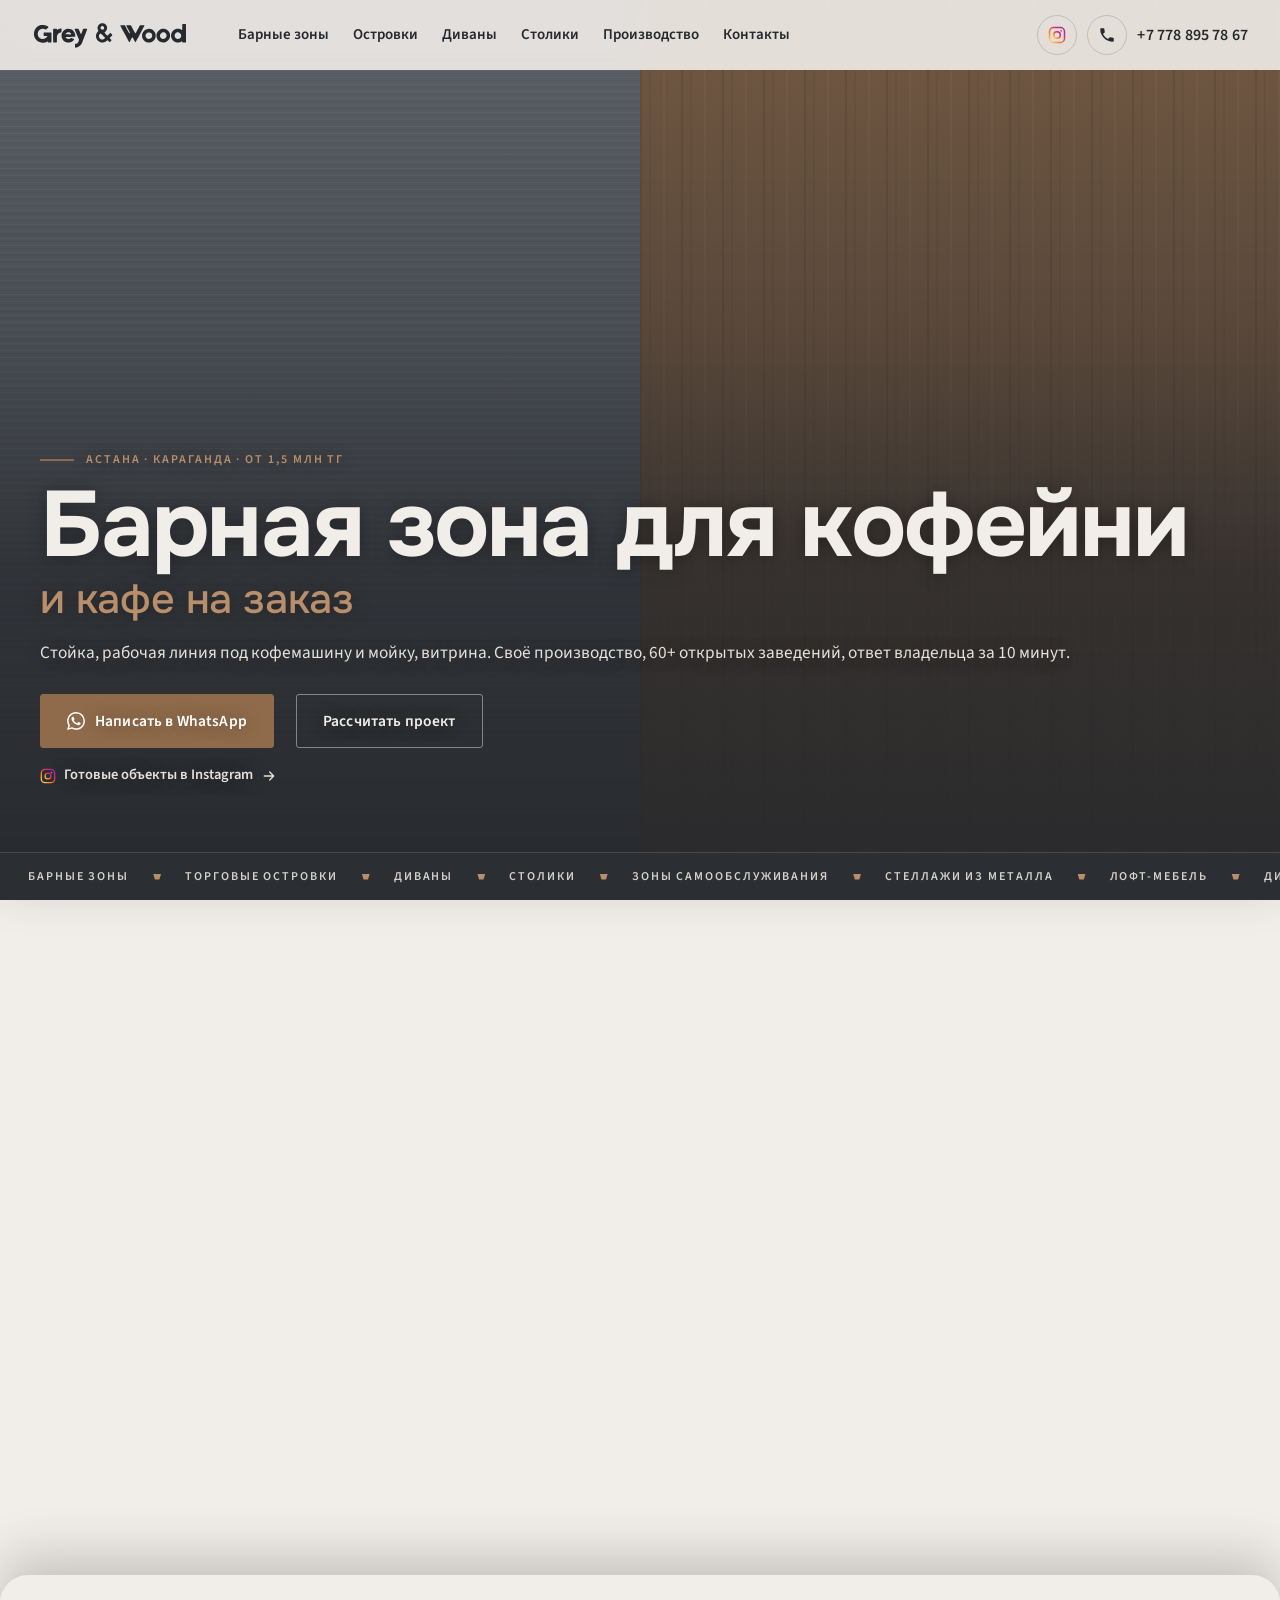
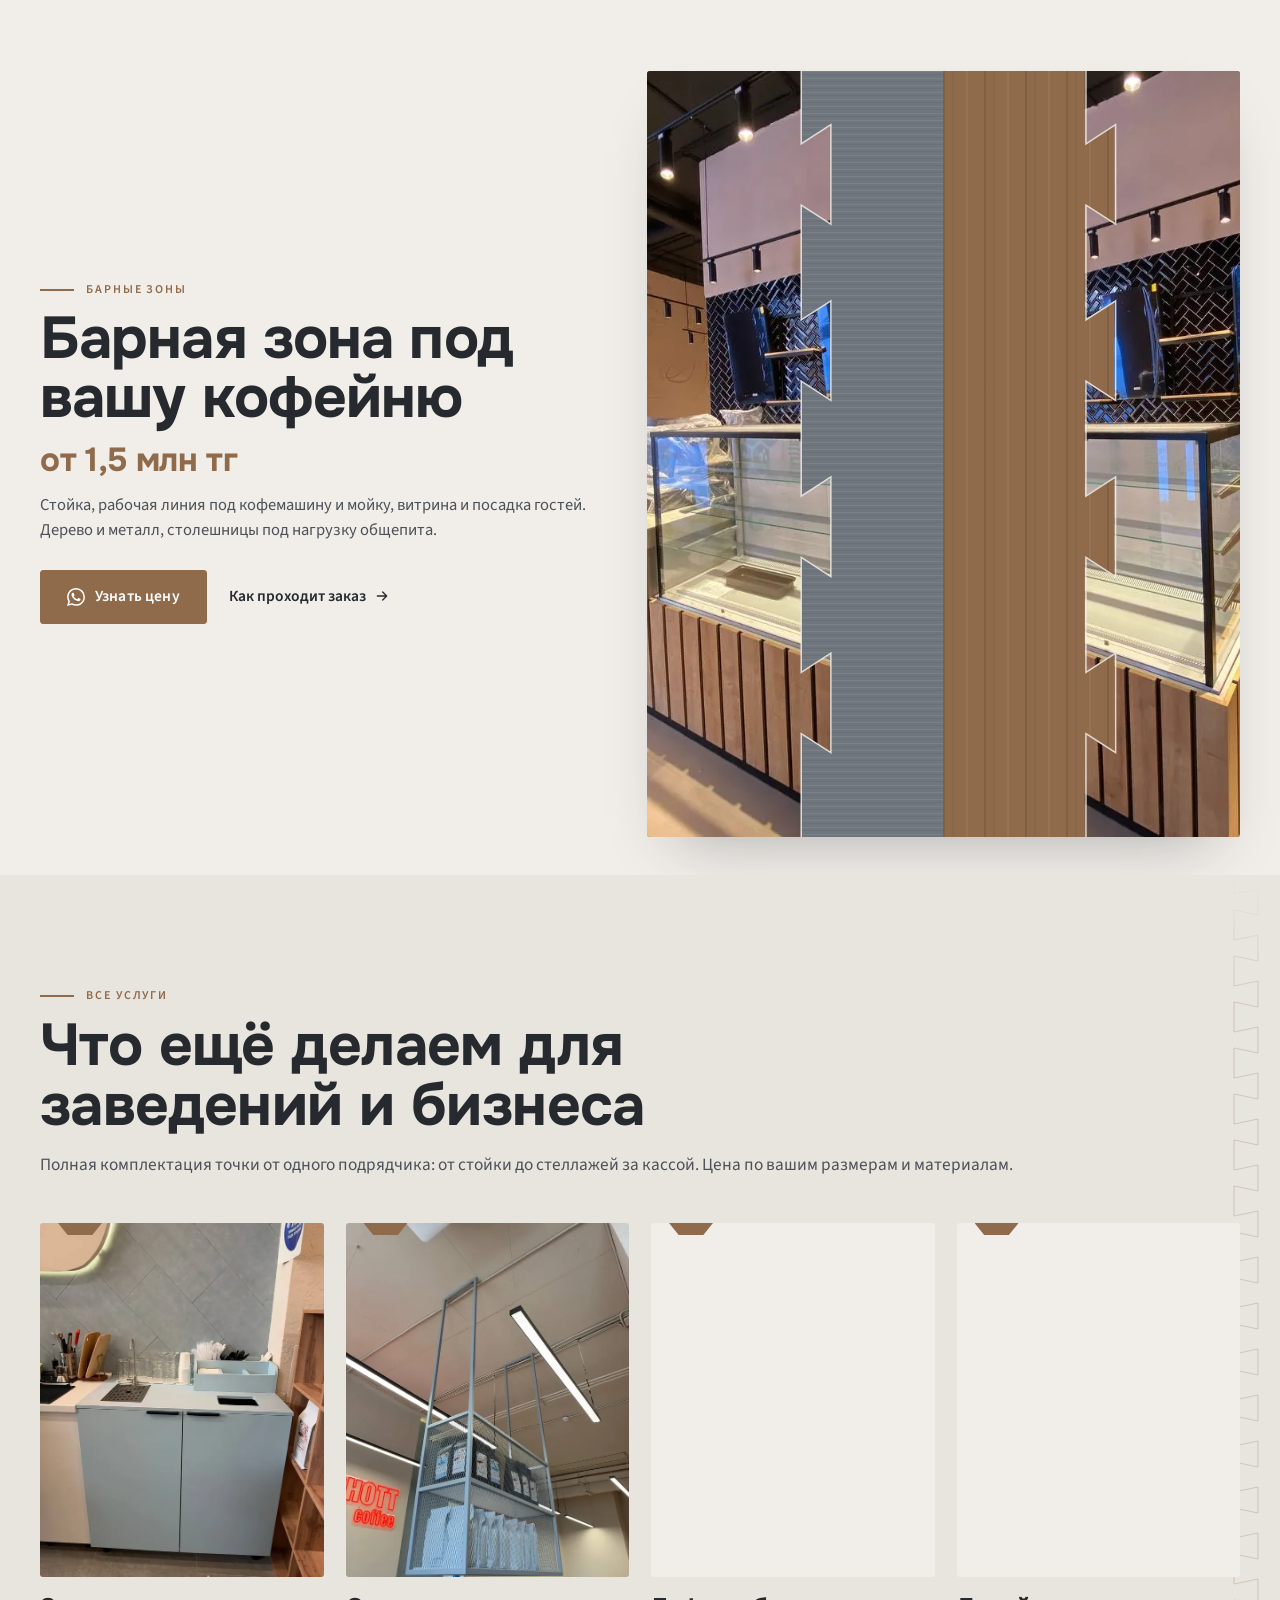
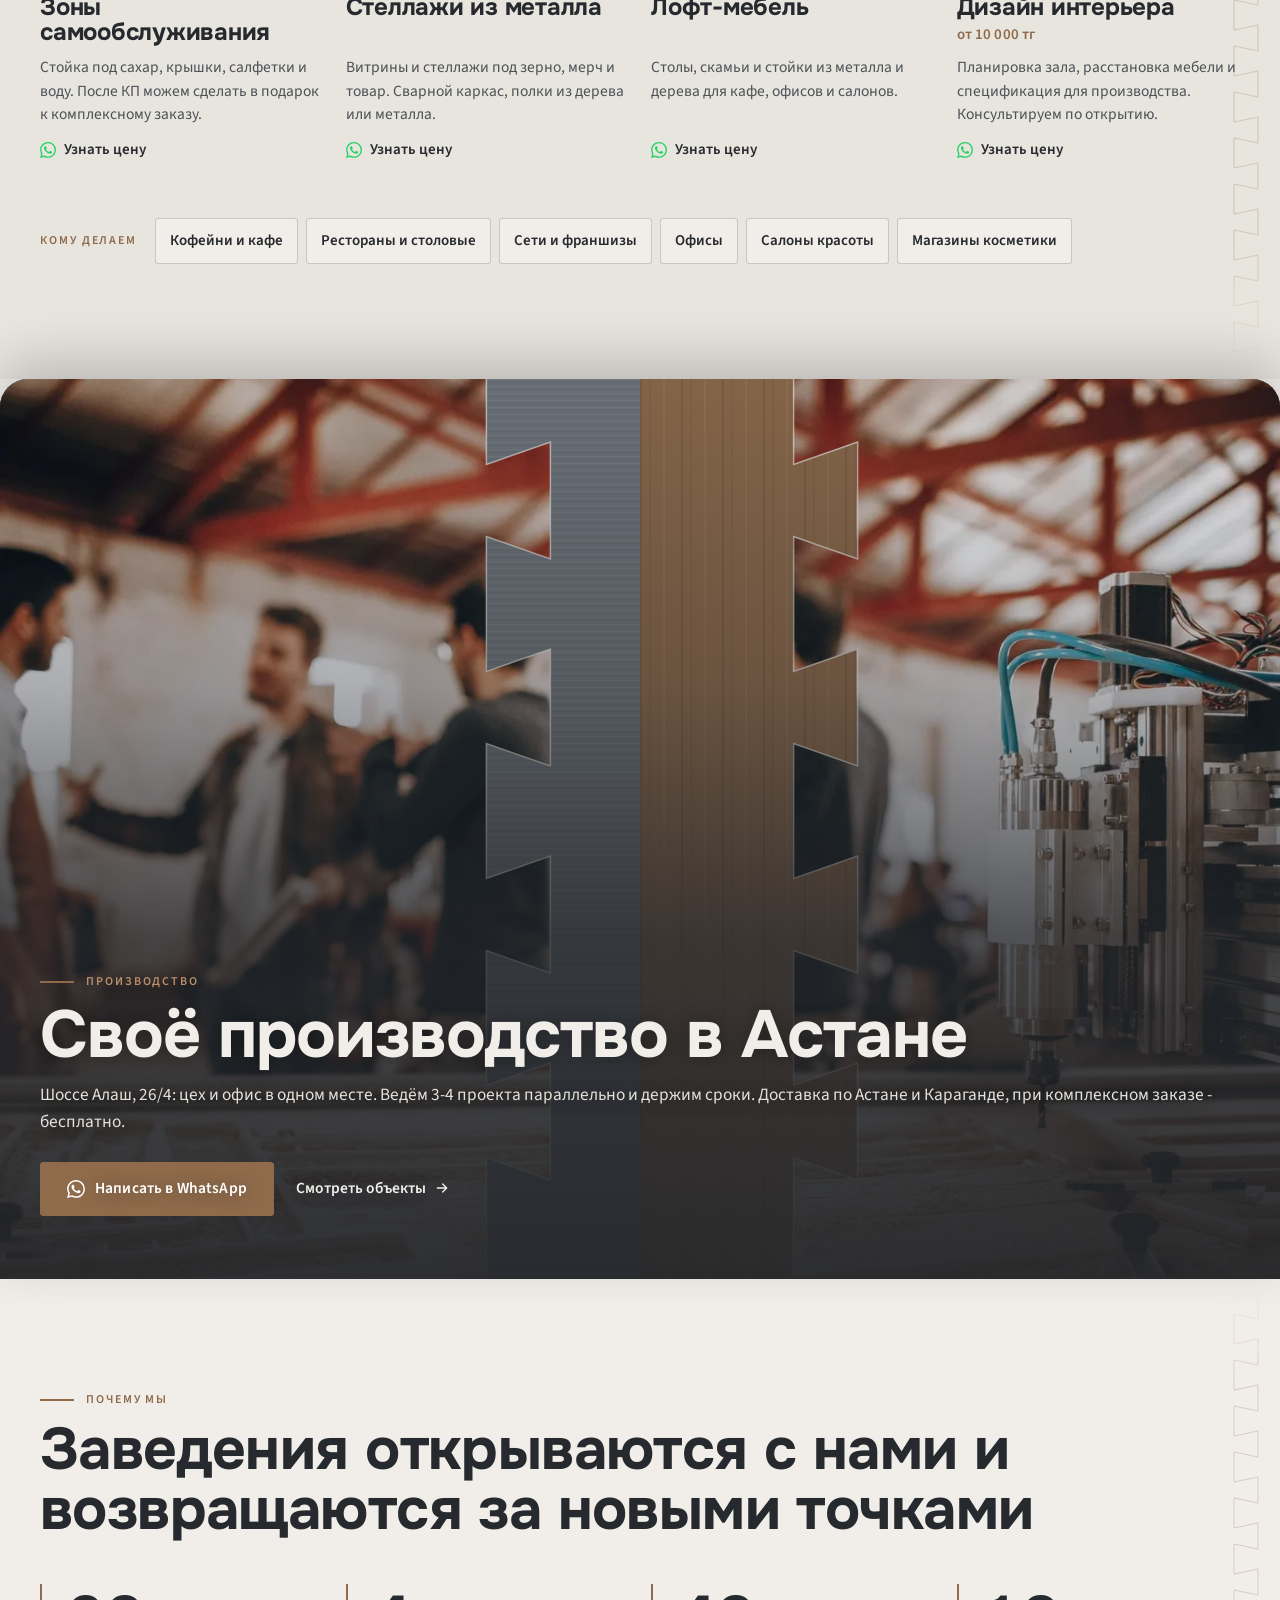
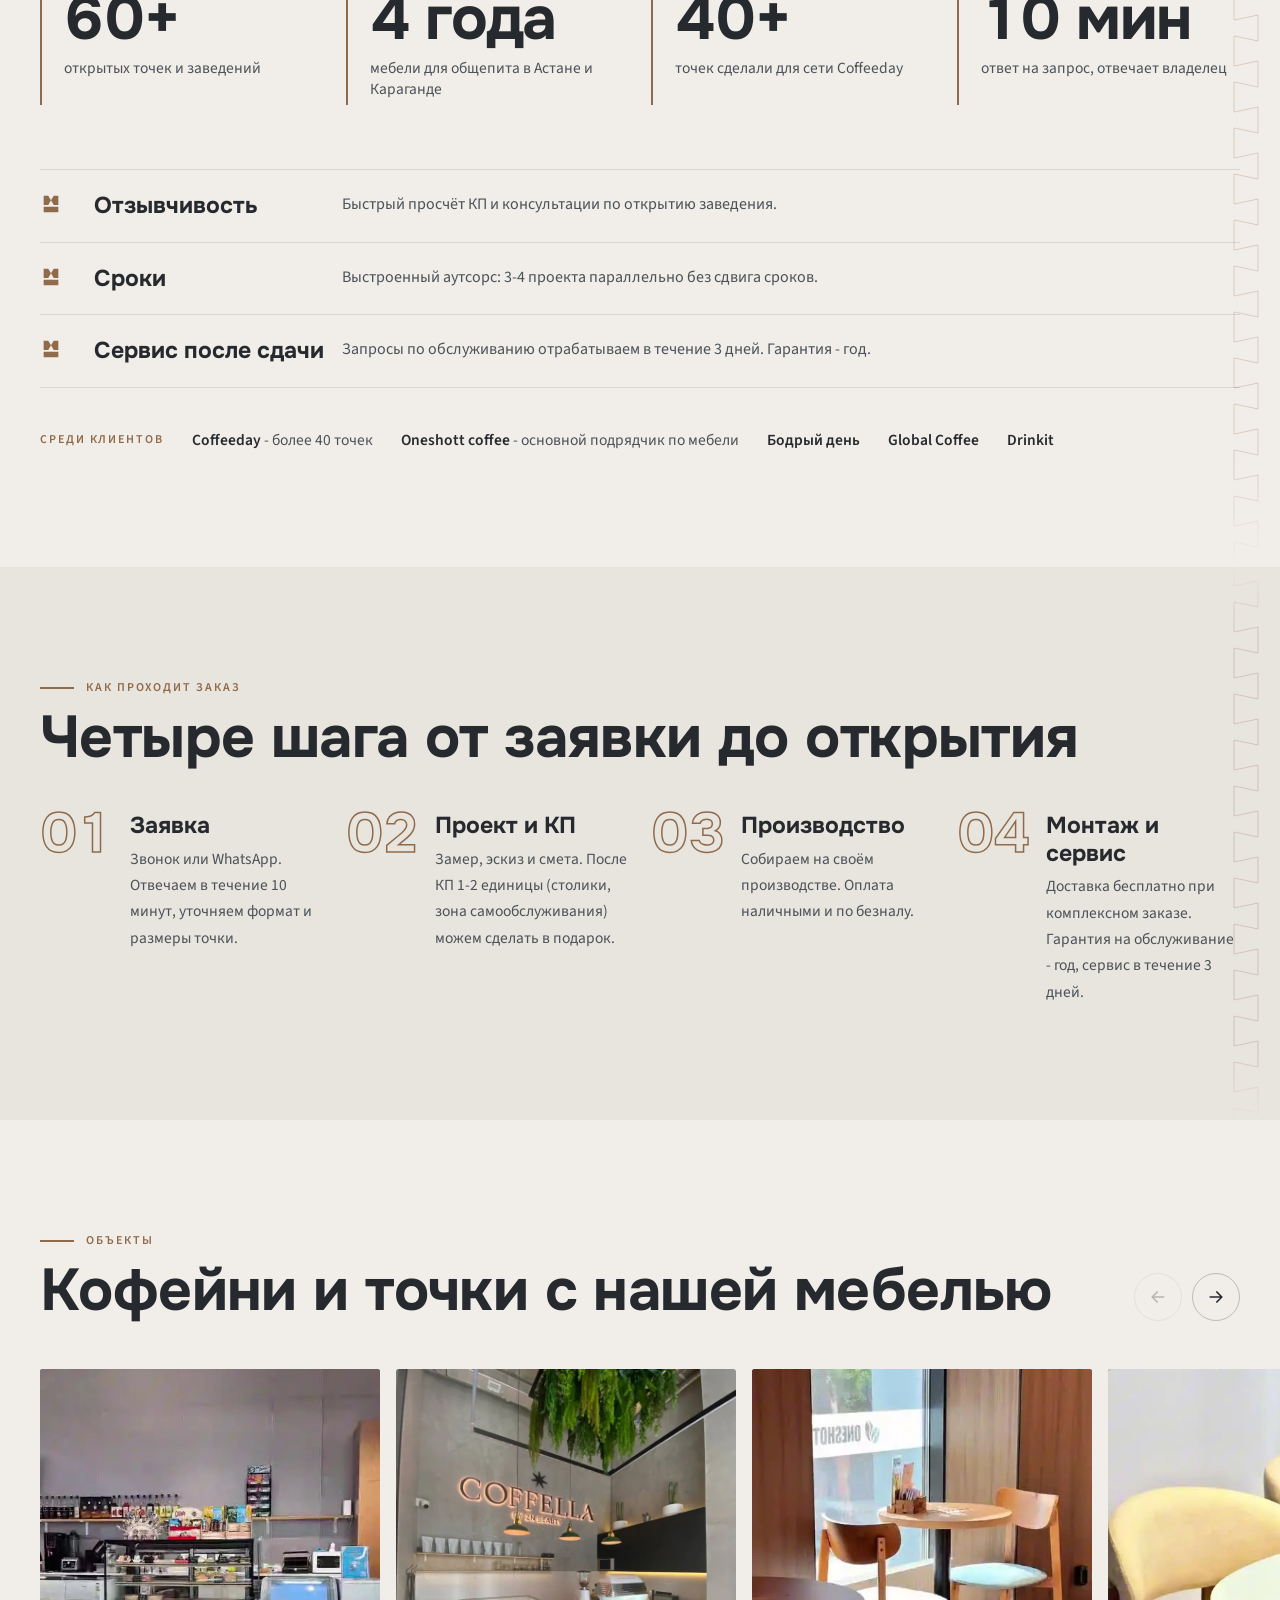
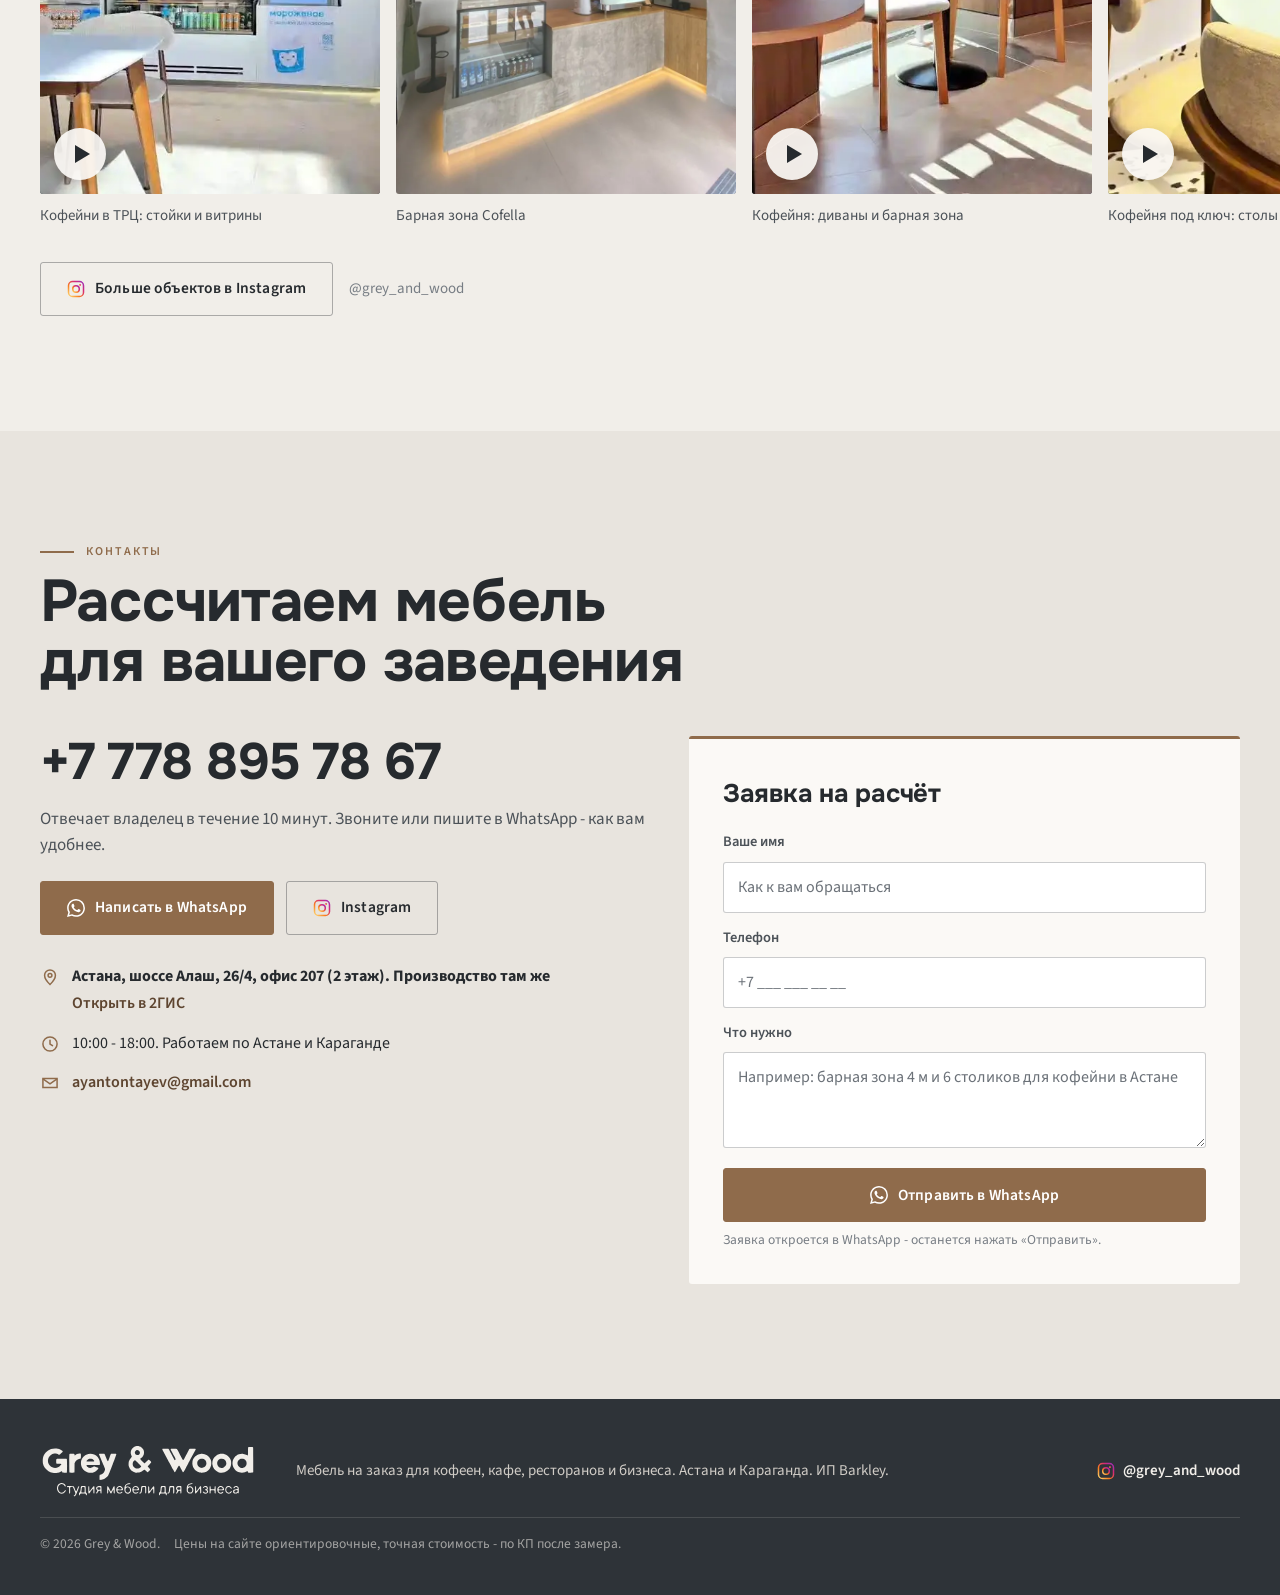
==== commit afa8291a: "Конверсии Google Ads: тег AW-18512685469, цели телефон, форма, контакт (WhatsApp, почта)" ====
--- a/barnye-zony/index.html
+++ b/barnye-zony/index.html
@@ -28,7 +28,7 @@
 <link rel="stylesheet" href="https://fonts.googleapis.com/css2?family=Afacad:wght@700&family=Onest:wght@600;700&family=Source+Sans+3:wght@400;600&display=swap">
 <link rel="preload" as="image" href="../assets/img/gw-hero-wide.webp" media="(min-width: 761px)" fetchpriority="high">
 <link rel="preload" as="image" href="../assets/img/gw-hero-tall-2.webp" media="(max-width: 760px)" fetchpriority="high">
-<link rel="stylesheet" href="../styles.css?v=20261013-6">
+<link rel="stylesheet" href="../styles.css?v=20261014-1">
 <script type="application/ld+json">
 [
  {
@@ -87,6 +87,14 @@
  }
 ]
 </script>
+<!-- Google tag (gtag.js) -->
+<script async src="https://www.googletagmanager.com/gtag/js?id=AW-18512685469"></script>
+<script>
+  window.dataLayer = window.dataLayer || [];
+  function gtag(){dataLayer.push(arguments);}
+  gtag('js', new Date());
+  gtag('config', 'AW-18512685469');
+</script>
 <script src="https://lead-bot.sultan-askarov-kz.workers.dev/t.js" data-site="greywood" defer></script>
 </head>
 <body>
@@ -429,6 +437,6 @@
   <a class="st-ig" href="https://www.instagram.com/grey_and_wood/" target="_blank" rel="noopener" aria-label="Instagram Grey & Wood"><svg width="20" height="20"><use href="#ic-ig"/></svg></a>
 </div>
 
-<script src="../script.js?v=20261013-6" defer></script>
+<script src="../script.js?v=20261014-1" defer></script>
 </body>
 </html>
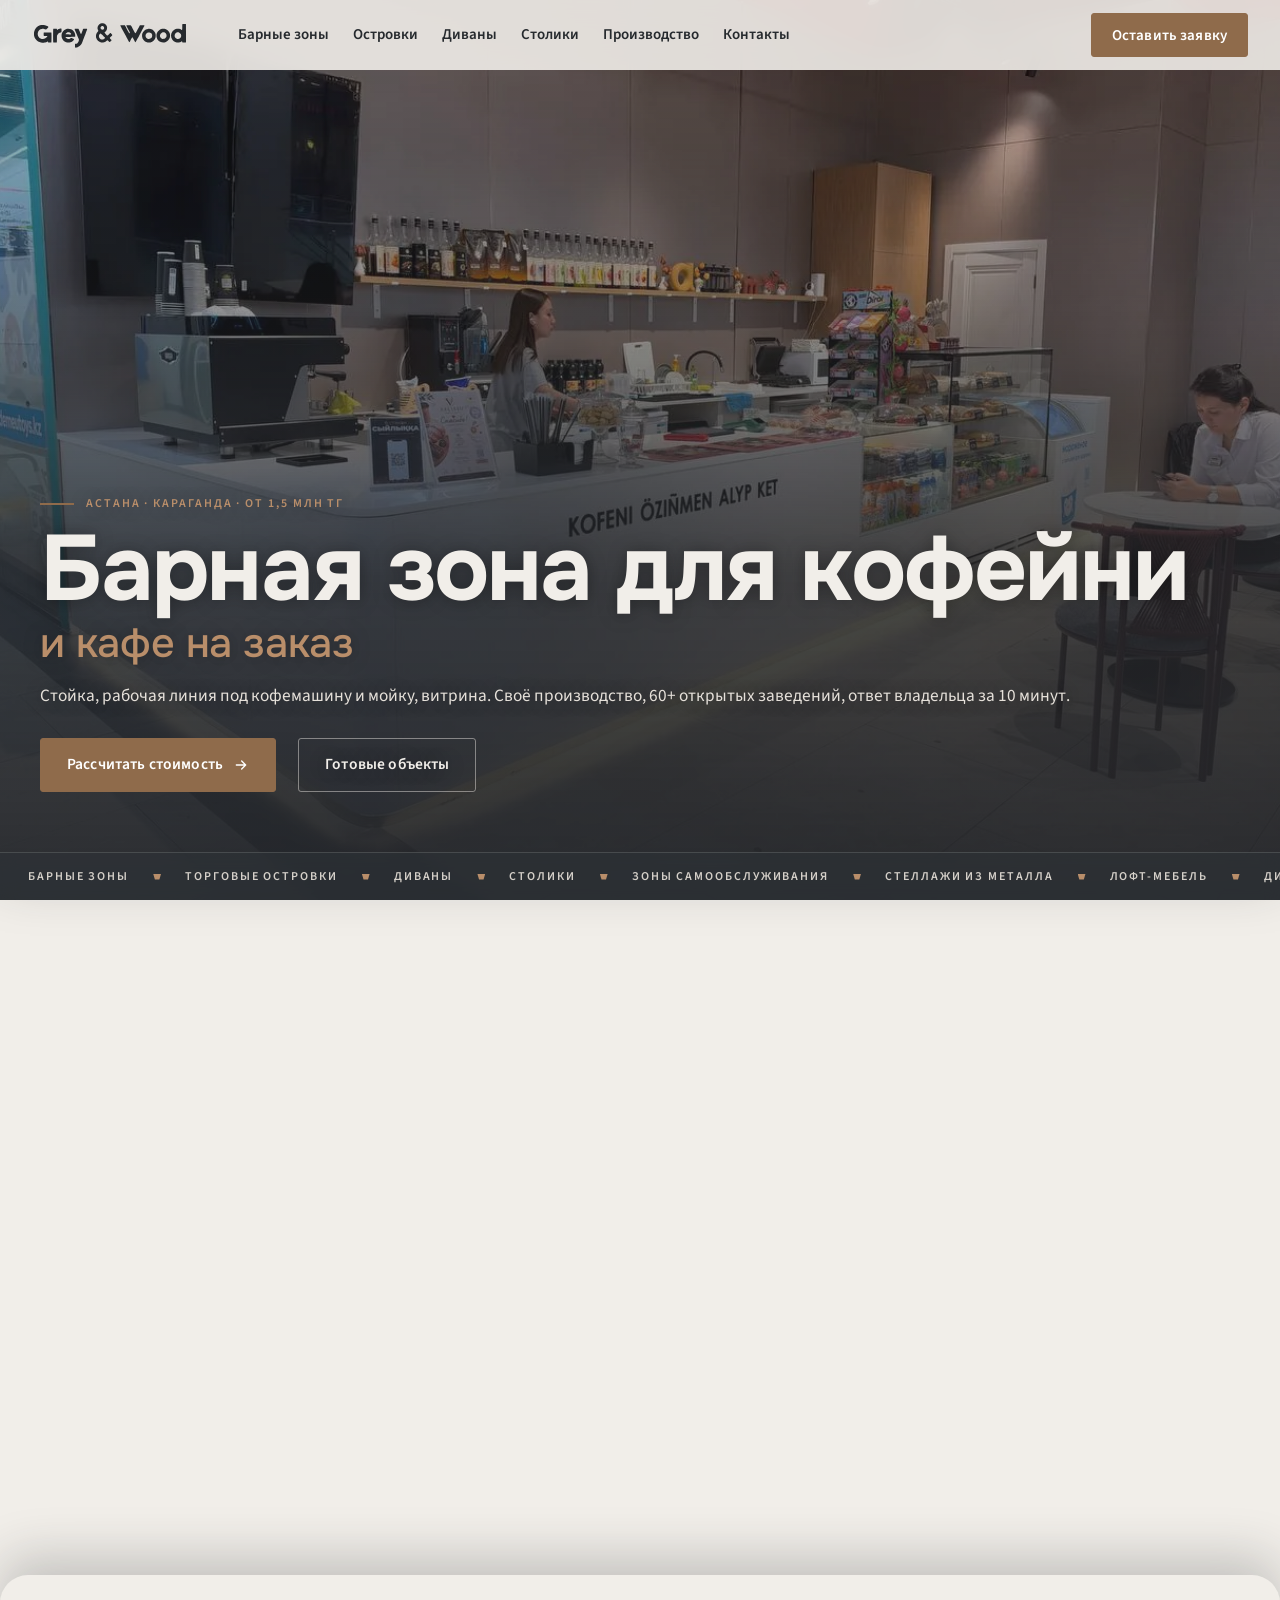
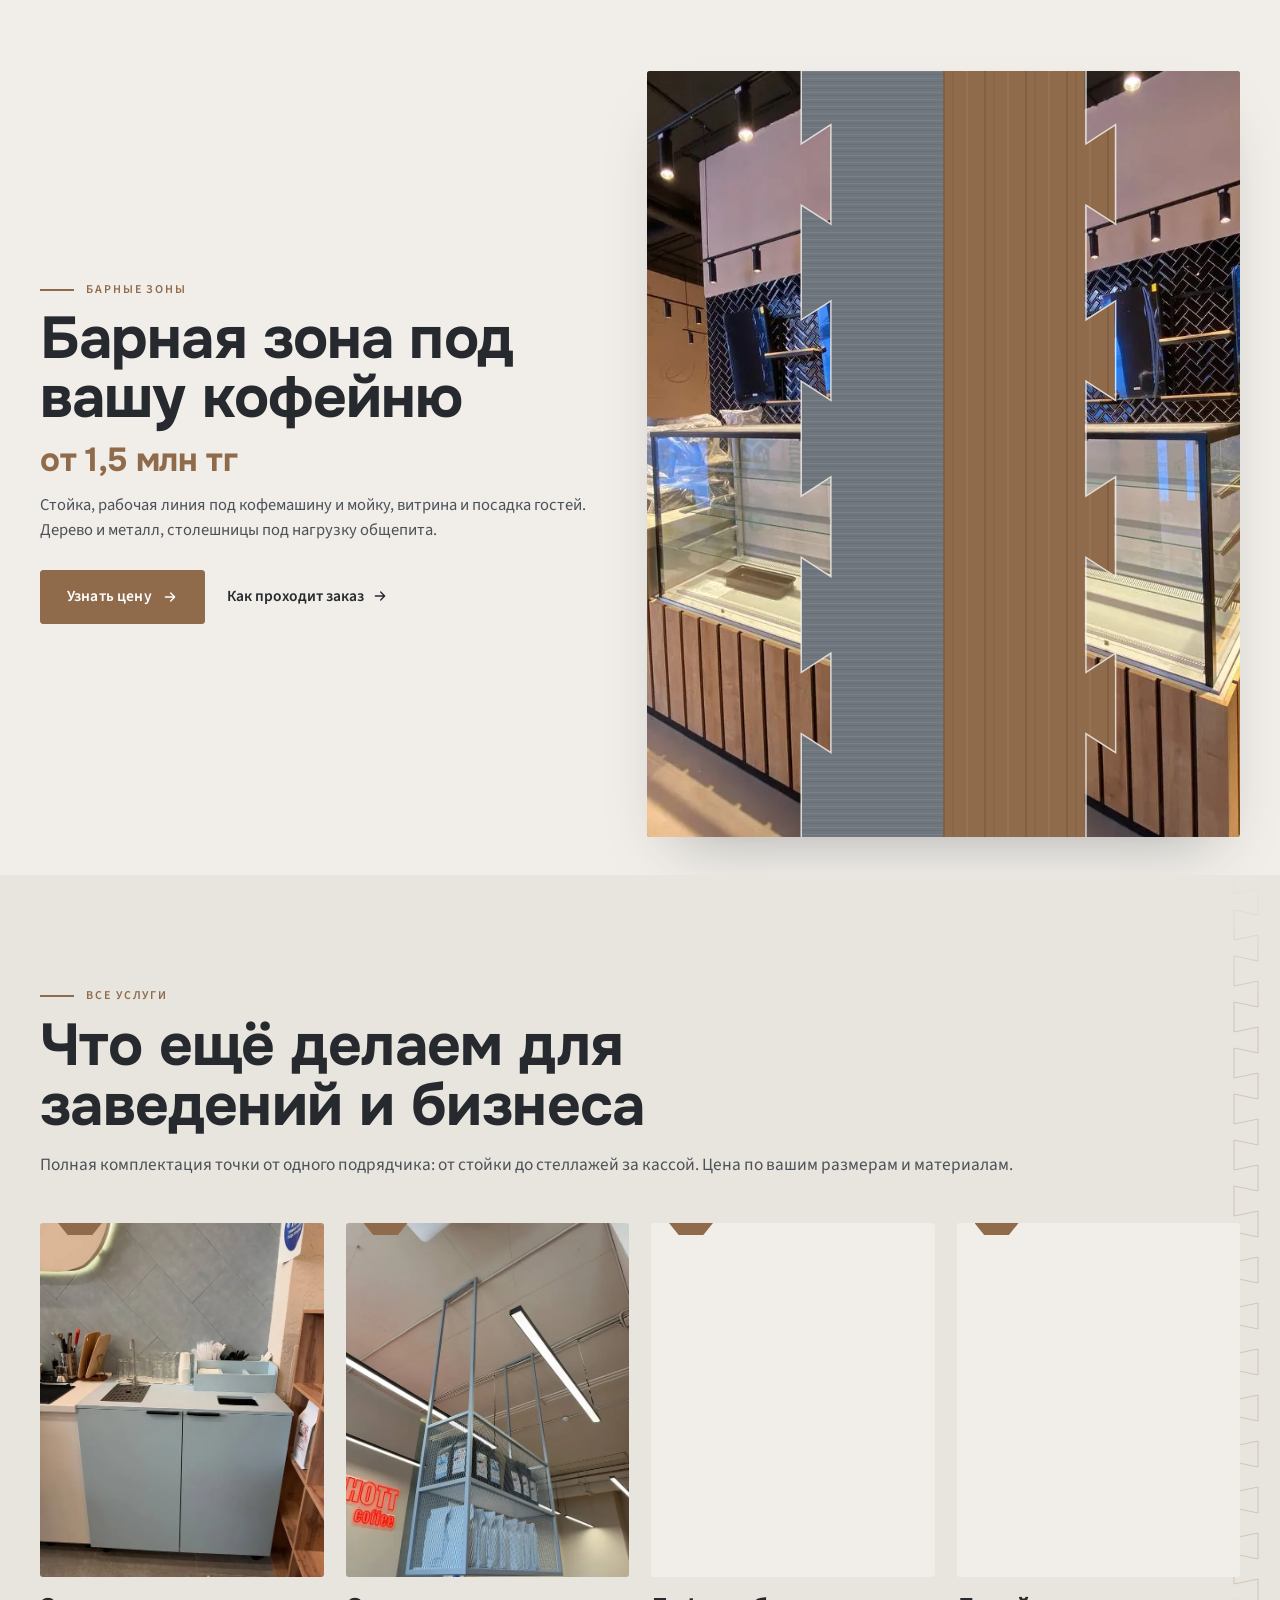
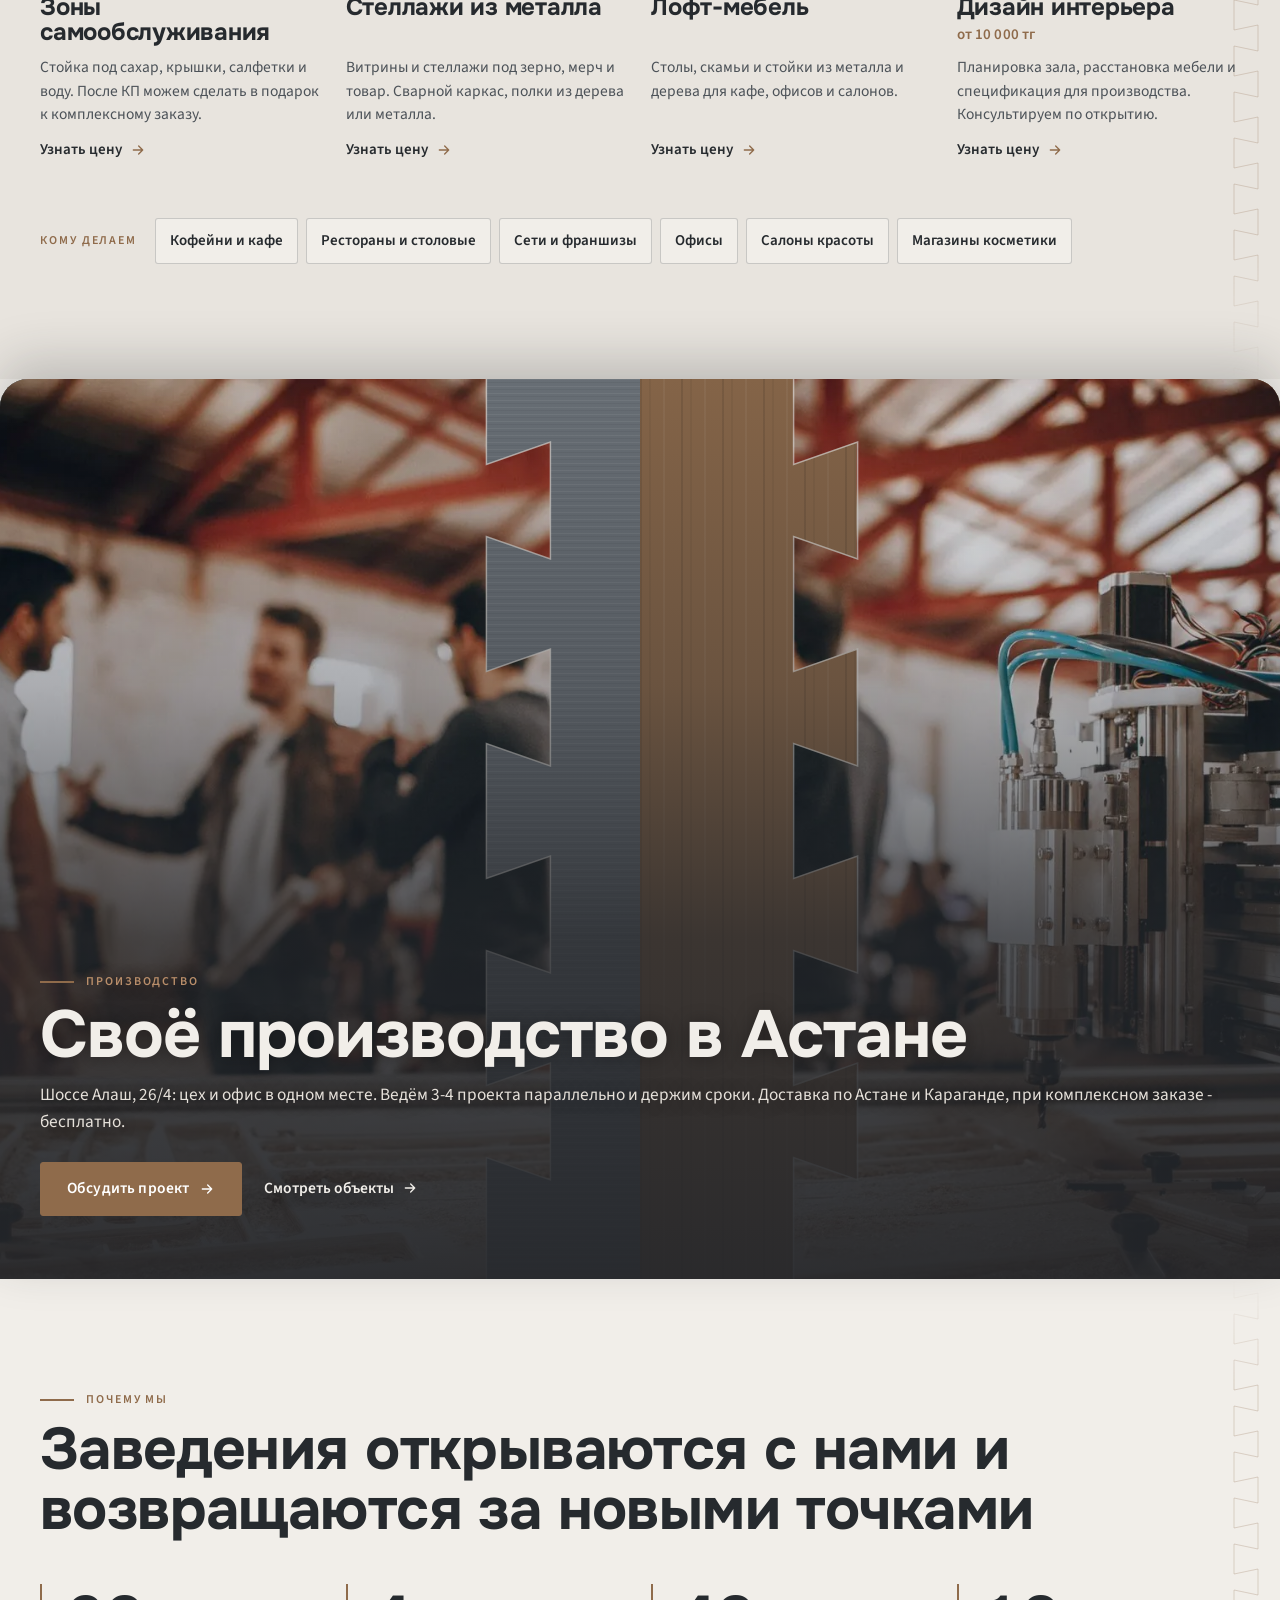
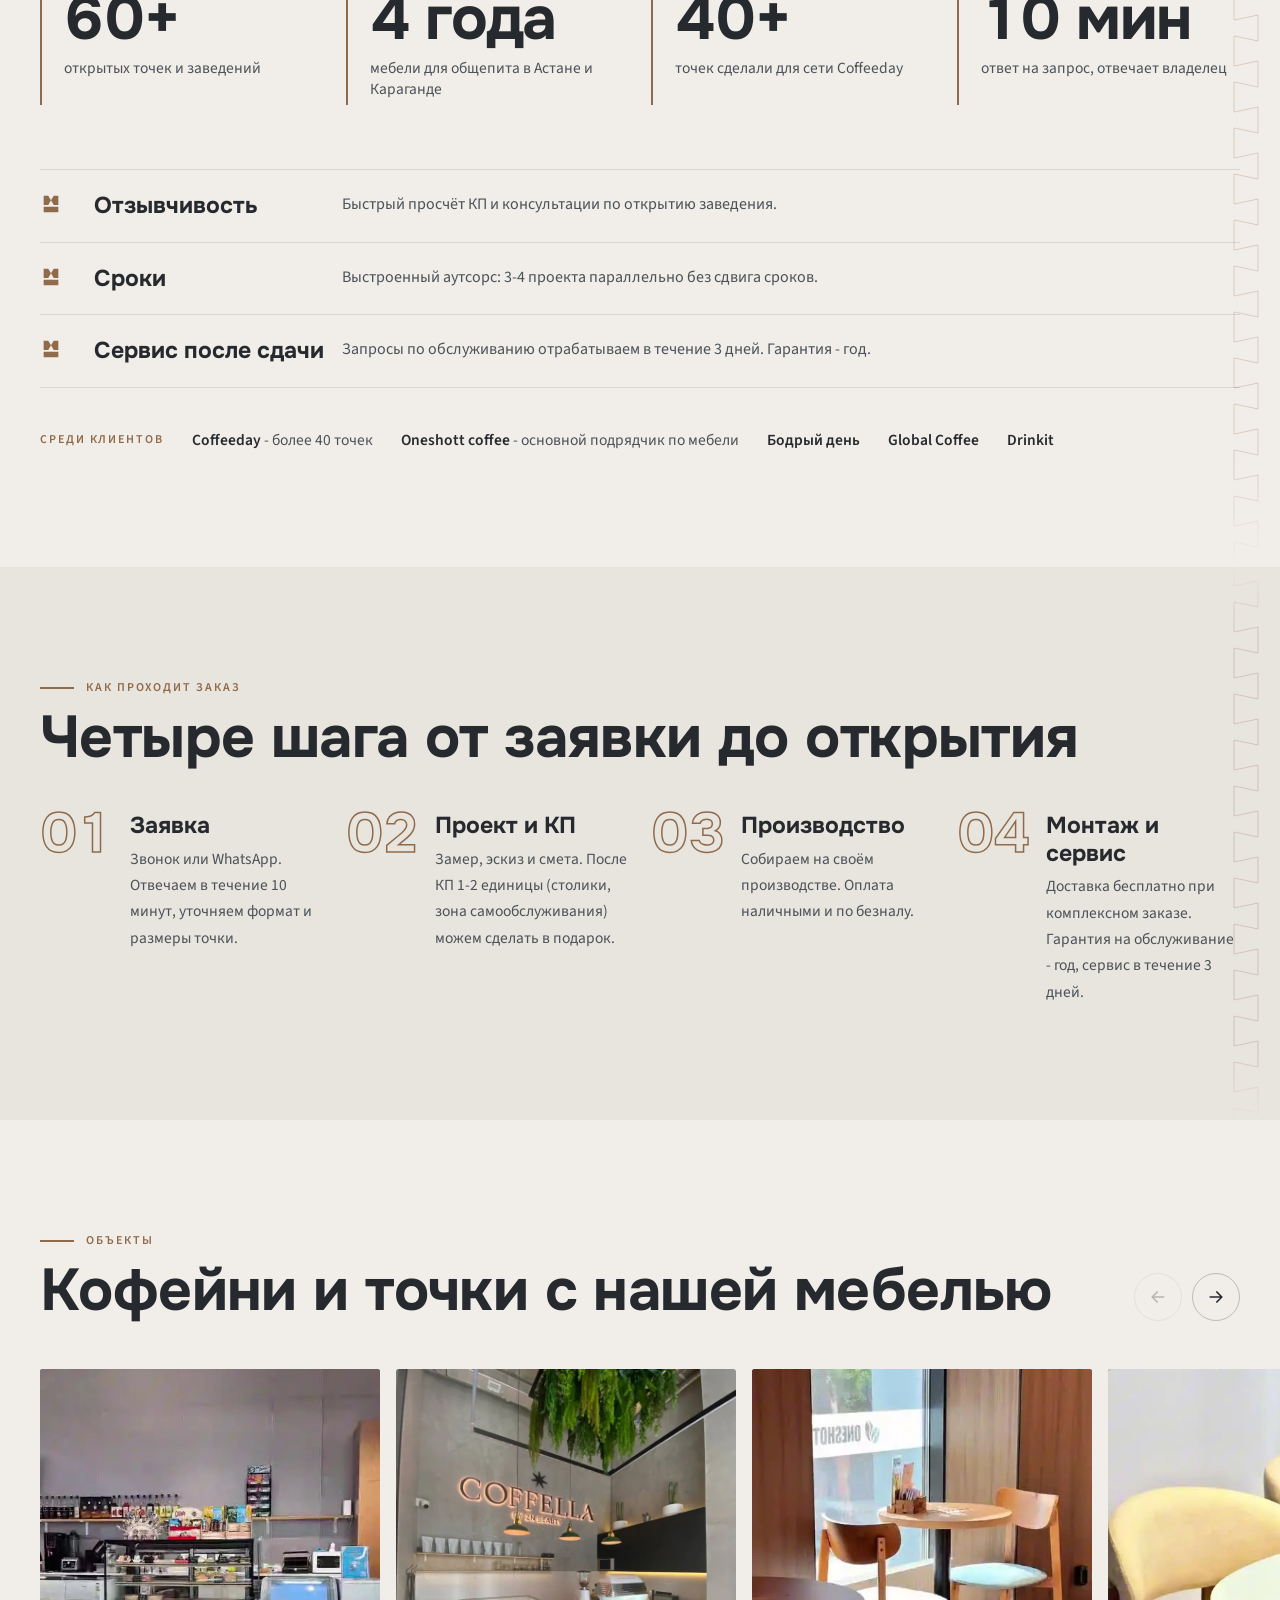
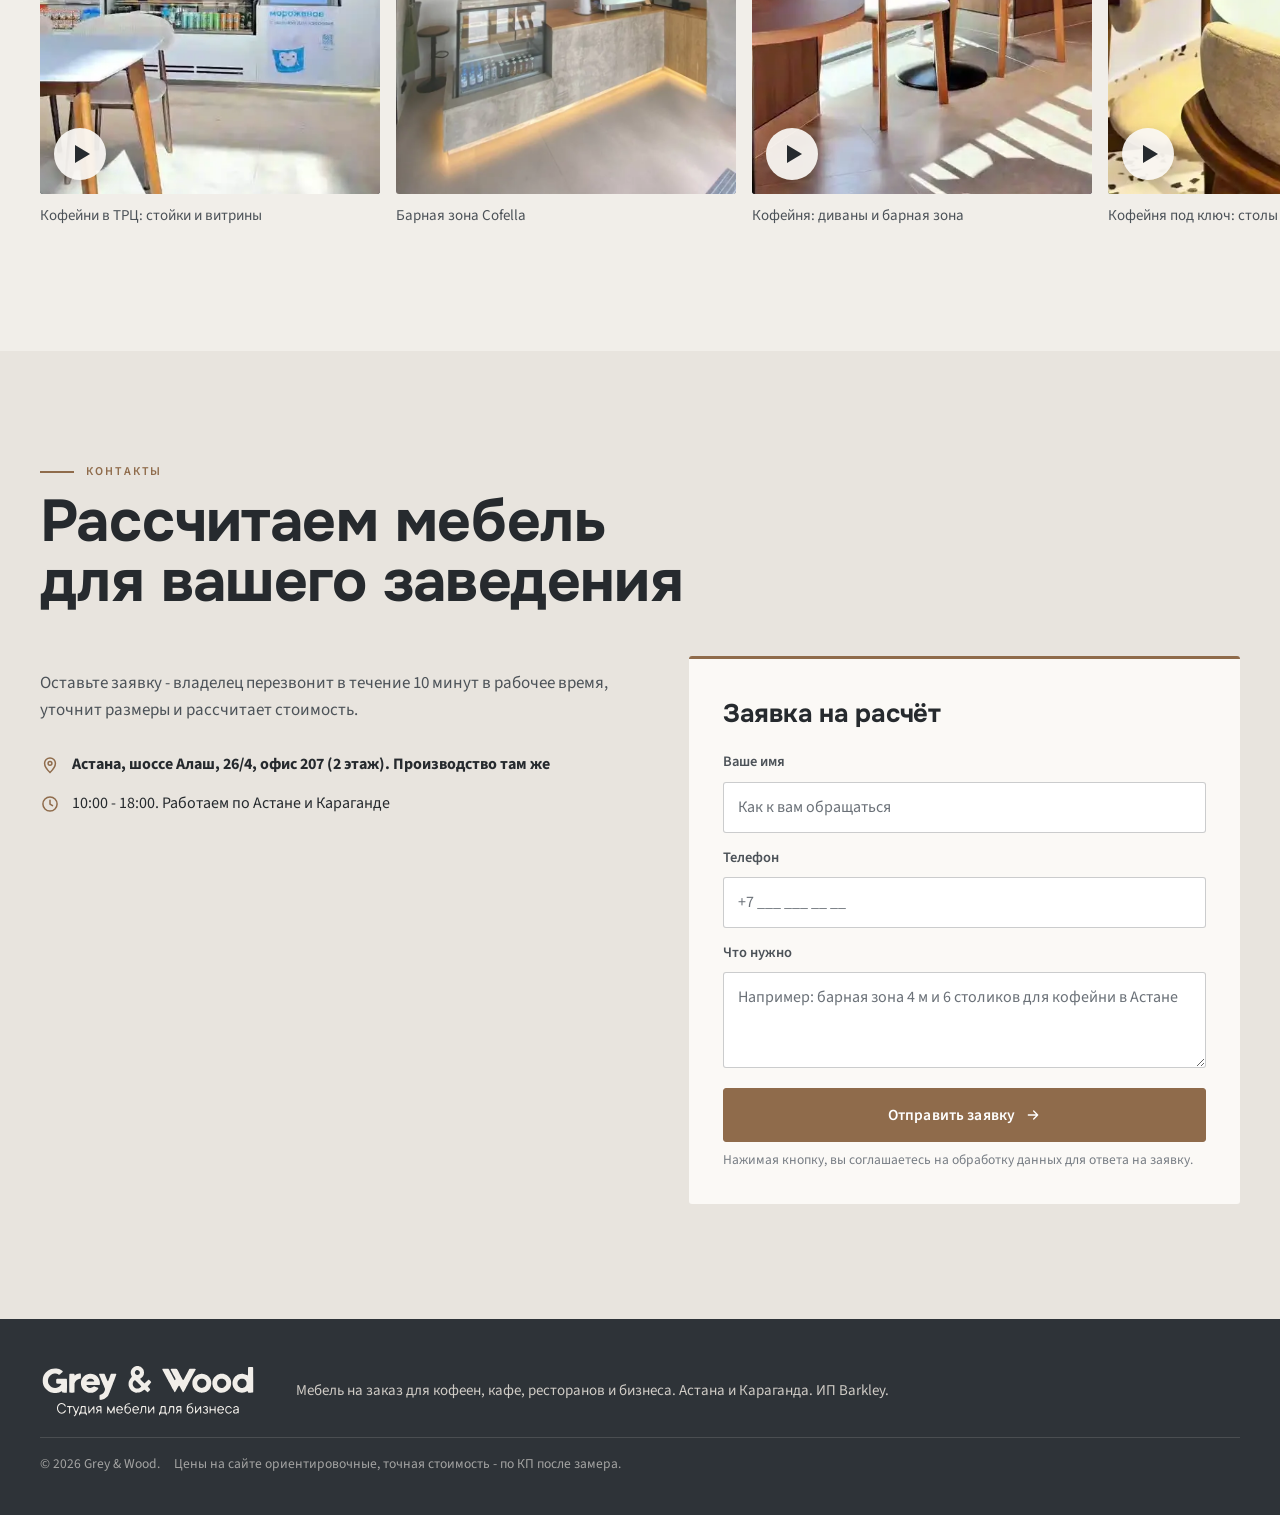
==== commit b9cbf7f1: "Только лид-форма: сняты телефон, WhatsApp, почта, Instagram и 2ГИС; все кнопки открывают окно заявки" ====
--- a/barnye-zony/index.html
+++ b/barnye-zony/index.html
@@ -28,7 +28,7 @@
 <link rel="stylesheet" href="https://fonts.googleapis.com/css2?family=Afacad:wght@700&family=Onest:wght@600;700&family=Source+Sans+3:wght@400;600&display=swap">
 <link rel="preload" as="image" href="../assets/img/gw-hero-wide.webp" media="(min-width: 761px)" fetchpriority="high">
 <link rel="preload" as="image" href="../assets/img/gw-hero-tall-2.webp" media="(max-width: 760px)" fetchpriority="high">
-<link rel="stylesheet" href="../styles.css?v=20261014-1">
+<link rel="stylesheet" href="../styles.css?v=20261109-1">
 <script type="application/ld+json">
 [
  {
@@ -51,7 +51,6 @@
    "@type": "LocalBusiness",
    "name": "Grey & Wood",
    "url": "https://greywood.kz/",
-   "telephone": "+77788957867",
    "image": "https://greywood.kz/assets/gw-og-image.jpg",
    "address": {
     "@type": "PostalAddress",
@@ -101,16 +100,7 @@
 <svg width="0" height="0" style="position:absolute" aria-hidden="true" focusable="false">
   <symbol id="logo-word" viewBox="0 0 312 58"><path fill="currentColor" fill-rule="evenodd" d="M90.13 52.90C93.40 52.05 97.36 49.01 98.93 46.16C99.70 44.75 102.05 38.89 103.76 34.08C104.06 33.26 104.57 31.87 104.91 31.00C105.25 30.13 105.70 28.93 105.92 28.33C106.13 27.74 106.58 26.57 106.92 25.75C107.25 24.93 107.62 23.91 107.74 23.50C107.86 23.09 108.28 21.96 108.66 21.00C109.62 18.63 110.32 16.64 110.33 16.32C110.33 16.17 110.18 15.91 109.98 15.73C109.66 15.44 109.38 15.42 106.36 15.46C104.56 15.49 102.95 15.55 102.79 15.60C102.51 15.69 101.50 17.44 101.50 17.84C101.50 17.94 101.08 19.13 100.57 20.47C100.05 21.82 99.46 23.46 99.25 24.13C98.38 26.89 97.74 26.89 96.67 24.13C95.94 22.24 95.37 20.86 94.76 19.50C94.45 18.81 94.14 18.06 94.08 17.83C93.86 17.07 93.14 15.88 92.77 15.68C92.34 15.45 86.47 15.32 85.87 15.53C85.19 15.77 85.08 16.34 85.54 17.27C85.77 17.72 86.01 18.31 86.07 18.58C86.13 18.86 86.57 19.90 87.03 20.90C87.49 21.90 88.00 23.10 88.17 23.57C88.33 24.04 88.72 24.99 89.04 25.68C89.36 26.38 89.91 27.61 90.25 28.43C90.85 29.86 91.70 31.82 92.35 33.28C92.53 33.67 92.67 34.06 92.67 34.15C92.67 34.25 92.94 34.91 93.28 35.62C94.10 37.34 94.10 38.18 93.28 40.32C92.03 43.60 90.15 45.26 87.15 45.74C86.04 45.92 86.00 46.08 85.97 49.56C85.94 53.46 85.92 53.42 87.91 53.24C88.65 53.18 89.64 53.02 90.13 52.90ZM26.17 43.01C27.77 42.59 29.22 41.99 30.31 41.32C31.43 40.62 31.90 40.77 32.05 41.85C32.10 42.26 32.27 42.67 32.44 42.79C32.80 43.05 38.19 43.09 38.68 42.83C39.16 42.57 39.18 23.55 38.70 23.12C38.27 22.72 24.76 22.69 24.01 23.08C23.39 23.40 23.38 23.44 23.35 26.46C23.32 29.72 23.32 29.73 25.71 29.88C26.60 29.94 27.92 29.94 28.65 29.89C30.14 29.77 30.83 30.03 30.83 30.69C30.83 31.26 28.19 33.83 26.77 34.65C18.61 39.31 8.92 31.19 12.00 22.26C12.75 20.06 14.70 17.75 16.78 16.58C17.89 15.95 20.40 15.33 21.84 15.33C22.98 15.33 25.87 16.05 26.49 16.49C26.78 16.70 27.31 16.91 27.67 16.96C28.32 17.04 28.35 17.02 30.46 14.98C32.95 12.56 32.83 12.71 32.83 12.14C32.83 11.61 31.88 10.75 30.47 10.02C29.98 9.76 29.36 9.43 29.08 9.29C26.00 7.65 19.71 7.38 15.92 8.72C10.00 10.80 5.45 15.89 4.21 21.83C3.80 23.81 3.86 28.40 4.33 29.92C4.52 30.56 4.77 31.42 4.86 31.83C5.09 32.77 6.41 35.14 7.55 36.64C10.05 39.92 14.22 42.54 17.92 43.15C18.56 43.25 19.27 43.37 19.50 43.41C20.58 43.59 24.96 43.34 26.17 43.01ZM49.55 42.79C49.80 42.60 49.83 41.91 49.87 36.00L49.92 29.42L50.44 28.33C51.86 25.35 54.50 23.32 57.48 22.92C58.78 22.74 58.93 22.52 59.05 20.57C59.10 19.66 59.12 18.17 59.09 17.25C59.01 15.08 58.85 14.92 57.01 15.09C54.25 15.34 52.07 16.19 51.14 17.37C50.86 17.71 50.53 18.00 50.40 18.00C50.11 18.00 49.83 17.34 49.83 16.66C49.83 15.57 49.51 15.47 45.97 15.53C42.99 15.58 42.79 15.60 42.52 15.93C42.09 16.47 42.17 42.47 42.61 42.79C42.82 42.94 43.80 43.00 46.08 43.00C48.37 43.00 49.35 42.94 49.55 42.79ZM76.83 42.49C79.47 41.73 81.89 40.05 83.57 37.81C84.69 36.33 84.49 35.73 82.77 35.32C82.30 35.21 81.20 34.86 80.33 34.55C78.40 33.85 77.88 33.88 76.52 34.79C73.89 36.55 70.69 36.31 68.29 34.17C67.21 33.22 66.93 32.67 67.27 32.19L67.52 31.83L76.50 31.83C85.86 31.83 86.20 31.81 86.52 31.10C86.73 30.64 86.49 27.68 86.08 25.76C85.30 22.06 82.11 18.36 78.25 16.68C75.02 15.28 70.56 15.20 67.80 16.50C67.22 16.78 66.67 17.00 66.57 17.00C66.20 17.00 63.68 18.96 62.72 20.00C61.57 21.24 60.44 22.91 60.15 23.80C60.04 24.14 59.82 24.68 59.66 25.01C59.23 25.86 59.00 28.69 59.19 30.75C59.74 36.70 64.47 41.73 70.57 42.83C72.00 43.09 75.41 42.90 76.83 42.49ZM144.35 42.44C146.07 41.92 147.75 40.94 149.32 39.53C150.93 38.09 150.96 38.09 153.25 40.33C154.51 41.57 155.25 42.17 155.50 42.17C156.01 42.17 158.95 39.29 159.09 38.66C159.22 38.06 158.83 37.31 158.12 36.77C157.17 36.04 155.62 34.17 155.62 33.75C155.62 33.46 156.31 32.69 158.15 30.89C161.30 27.80 161.26 28.05 159.05 25.81C156.84 23.56 157.07 23.52 153.90 26.67C151.83 28.73 151.31 29.17 150.91 29.17C150.51 29.17 149.97 28.70 147.63 26.32C146.09 24.75 144.83 23.34 144.83 23.18C144.83 22.78 145.11 22.50 146.22 21.76C149.86 19.33 151.21 14.66 149.61 10.01C149.29 9.11 148.00 7.49 146.67 6.35C144.92 4.84 141.99 4.01 139.54 4.32C136.04 4.76 132.98 7.20 131.72 10.53C130.72 13.20 130.80 15.46 132.00 17.97C132.89 19.84 132.88 19.92 131.50 21.45C129.91 23.19 128.75 25.16 128.29 26.88C127.88 28.45 127.80 31.85 128.15 33.17C129.46 38.13 133.40 41.89 138.33 42.89C139.47 43.12 142.93 42.86 144.35 42.44ZM237.94 42.35C239.73 41.74 241.23 40.93 242.29 40.00C242.71 39.63 243.10 39.33 243.17 39.33C243.39 39.33 245.10 37.13 245.75 36.03C247.68 32.72 248.04 27.15 246.52 23.90C243.77 18.03 238.17 14.90 231.93 15.75C228.76 16.18 226.79 17.11 224.48 19.30C221.06 22.51 219.74 26.02 220.17 30.75C220.64 36.04 224.46 40.68 229.75 42.38C231.59 42.98 231.63 42.98 234.17 42.92C236.16 42.88 236.59 42.81 237.94 42.35ZM266.65 42.35C268.82 41.62 270.13 40.82 271.90 39.15C275.23 35.99 276.32 33.13 276.12 28.08C276.04 26.04 275.99 25.82 275.38 24.33C274.33 21.75 272.91 19.94 270.52 18.10C266.06 14.67 259.08 14.74 254.42 18.26C250.16 21.47 248.50 25.32 248.98 30.87C249.41 35.83 252.79 40.21 257.70 42.19C260.06 43.13 264.08 43.21 266.65 42.35ZM296.00 42.33C296.96 42.02 298.04 41.56 298.38 41.31C299.71 40.36 300.40 40.51 300.55 41.78C300.68 42.97 300.77 43.00 304.33 43.00C307.74 43.00 308.01 42.93 308.05 42.08C308.06 41.80 308.05 33.70 308.03 24.06C308.00 7.65 307.98 6.51 307.71 6.18C307.43 5.84 307.25 5.82 304.67 5.77C301.72 5.72 300.94 5.83 300.67 6.33C300.56 6.52 300.50 8.73 300.50 12.06C300.50 18.57 300.49 18.60 298.67 17.40C297.52 16.65 295.76 16.04 293.87 15.74C290.27 15.17 286.14 16.21 283.59 18.34C283.14 18.71 282.64 19.09 282.48 19.18C282.33 19.26 281.73 19.91 281.15 20.62C277.27 25.43 276.99 31.96 280.46 36.87C282.59 39.90 284.48 41.33 287.75 42.39C290.33 43.22 293.31 43.20 296.00 42.33ZM195.23 42.02C195.38 41.85 195.95 40.90 196.48 39.90C200.52 32.31 200.36 32.56 201.05 32.82C201.36 32.94 201.67 33.36 202.17 34.37C202.92 35.88 205.74 41.18 206.12 41.80C206.45 42.34 206.79 42.42 207.19 42.07C207.54 41.74 207.63 41.60 210.29 36.67C212.62 32.33 213.26 31.15 214.26 29.25C214.74 28.33 215.67 26.61 216.33 25.42C217.66 23.01 218.82 20.85 220.00 18.58C221.31 16.08 223.15 12.67 224.00 11.17C225.66 8.25 225.65 8.25 220.52 8.26C215.80 8.28 215.83 8.27 214.98 9.95C213.76 12.35 210.91 17.83 210.00 19.50C209.48 20.46 208.73 21.91 208.33 22.71C207.07 25.25 206.64 25.31 205.50 23.08C205.08 22.26 204.22 20.61 203.60 19.42C202.97 18.22 202.11 16.57 201.67 15.75C201.24 14.92 200.28 13.08 199.53 11.66C197.60 7.96 198.15 8.27 193.25 8.26C188.51 8.25 188.44 8.27 188.82 9.52C188.93 9.90 189.20 10.49 189.40 10.82C189.61 11.15 190.32 12.47 191.00 13.75C191.67 15.03 192.81 17.16 193.54 18.47C195.68 22.33 195.92 22.90 195.68 23.68C195.57 24.05 195.30 24.46 195.05 24.62C194.46 25.01 194.40 24.92 191.93 20.17C190.81 18.01 189.53 15.58 189.09 14.75C188.64 13.92 187.88 12.46 187.39 11.50C186.13 9.04 185.80 8.51 185.43 8.39C184.91 8.23 177.62 8.22 177.12 8.38C176.54 8.57 176.52 9.16 177.05 10.18C177.56 11.15 178.72 13.33 178.96 13.75C179.29 14.34 181.08 17.66 182.59 20.50C184.70 24.48 184.95 24.95 186.67 28.08C187.53 29.64 188.46 31.37 188.76 31.92C189.05 32.47 189.51 33.33 189.79 33.83C190.06 34.34 191.17 36.40 192.25 38.42C194.50 42.62 194.59 42.73 195.23 42.02ZM138.74 36.85C138.02 36.67 136.49 35.65 135.67 34.81C133.51 32.61 133.26 28.84 135.09 26.37C135.84 25.36 136.63 24.83 137.36 24.83C137.84 24.83 146.17 33.08 146.17 33.56C146.17 34.44 144.92 35.67 143.24 36.45C142.19 36.93 139.86 37.14 138.74 36.85ZM232.06 35.76C226.90 34.15 225.39 27.65 229.41 24.30C231.00 22.96 231.59 22.75 233.75 22.76C236.10 22.76 237.11 23.17 238.62 24.72C240.30 26.44 240.79 28.78 240.03 31.52C239.17 34.61 235.18 36.74 232.06 35.76ZM260.92 35.89C259.86 35.59 258.10 34.40 257.35 33.48C254.66 30.15 255.92 24.81 259.76 23.26C265.23 21.05 270.38 25.49 268.93 31.17C268.48 32.94 266.48 35.06 264.75 35.61C263.89 35.88 261.51 36.05 260.92 35.89ZM289.49 35.58C285.83 34.15 284.26 30.23 285.83 26.45C286.43 25.01 287.64 23.80 289.17 23.11C290.49 22.51 293.28 22.60 294.68 23.29C297.60 24.72 299.07 27.88 298.25 30.96C297.85 32.45 297.69 32.75 296.64 33.85C294.73 35.83 291.90 36.52 289.49 35.58ZM69.26 26.70C67.47 26.65 67.17 26.53 67.17 25.86C67.17 25.37 68.68 23.85 69.68 23.33C71.08 22.61 73.68 22.51 75.39 23.10C76.50 23.48 78.33 25.19 78.33 25.83C78.33 26.69 78.09 26.75 74.35 26.75C72.46 26.75 70.17 26.73 69.26 26.70ZM139.19 17.12C137.57 16.45 136.53 14.07 137.25 12.65C138.51 10.17 140.77 9.52 142.92 11.04C143.76 11.63 144.10 12.23 144.26 13.42C144.64 16.30 141.94 18.26 139.19 17.12Z"/></symbol>
   <symbol id="logo-full" viewBox="0 0 312 81"><path fill="currentColor" fill-rule="evenodd" d="M50.68 76.45C51.55 75.87 51.99 74.96 55.01 67.37C56.77 62.96 56.77 62.96 56.42 62.61C55.87 62.06 55.33 62.52 54.77 64.00C54.55 64.60 54.16 65.61 53.91 66.25C53.66 66.89 53.29 67.86 53.10 68.40C52.31 70.59 51.63 70.00 50.15 65.83C49.97 65.33 49.54 64.39 49.20 63.75L48.58 62.58L47.83 62.56C47.42 62.54 46.63 62.46 46.08 62.36C44.26 62.06 39.57 62.14 39.15 62.48C38.39 63.10 39.38 63.99 40.58 63.76C41.07 63.67 41.24 63.72 41.58 64.07L42.00 64.48L42.00 68.46C42.00 72.63 42.03 72.83 42.75 72.83C43.47 72.83 43.50 72.63 43.50 68.49C43.50 63.68 43.44 63.83 45.43 63.67C46.16 63.61 46.82 63.54 46.92 63.51C47.01 63.48 47.18 63.47 47.29 63.48C47.52 63.50 48.27 65.02 48.80 66.50C49.18 67.57 49.81 69.11 50.54 70.75C51.45 72.81 51.16 74.17 49.56 75.35C49.07 75.71 48.67 76.11 48.67 76.22C48.67 76.91 49.82 77.04 50.68 76.45ZM57.66 75.34C57.76 75.17 57.83 74.72 57.83 74.34C57.83 73.05 57.98 73.00 62.00 73.00C66.01 73.00 66.17 73.05 66.17 74.33C66.17 75.52 67.25 76.05 67.58 75.02C68.02 73.63 67.64 72.01 66.81 71.74C66.10 71.52 66.00 70.91 66.00 66.86C66.00 61.88 66.28 62.28 62.65 62.23C61.10 62.21 59.80 62.26 59.63 62.36C59.15 62.61 59.02 63.14 58.76 65.99C58.42 69.67 58.18 70.53 57.13 71.63L56.30 72.52L56.36 73.82C56.42 75.17 56.64 75.67 57.18 75.67C57.35 75.67 57.57 75.52 57.66 75.34ZM173.03 75.39C173.23 75.20 173.33 74.88 173.33 74.39C173.33 73.04 173.46 73.00 177.46 73.00C181.52 73.00 181.67 73.04 181.67 74.26C181.67 74.98 182.07 75.67 182.50 75.67C182.83 75.67 183.13 74.88 183.23 73.78L183.32 72.64L182.50 71.77L181.68 70.89L181.63 66.95C181.57 61.93 181.80 62.27 178.46 62.19C174.49 62.09 174.50 62.09 174.18 66.25C173.90 69.99 173.78 70.42 172.83 71.33C172.09 72.05 172.05 72.13 171.95 73.25C171.76 75.24 172.21 76.13 173.03 75.39ZM34.09 72.57C36.54 71.34 38.40 68.17 36.67 68.17C36.26 68.17 36.08 68.31 35.62 69.04C33.57 72.24 30.15 72.63 27.74 69.96C24.36 66.19 26.26 60.02 31.00 59.38C32.57 59.17 34.64 60.42 35.54 62.13C36.25 63.49 37.69 63.00 37.10 61.59C36.07 59.14 33.01 57.50 30.33 57.97C23.79 59.13 22.29 68.30 28.00 72.22C29.59 73.32 32.30 73.48 34.09 72.57ZM117.27 72.75C118.00 72.27 119.00 71.30 119.00 71.08C119.00 70.96 118.88 70.74 118.73 70.59C118.38 70.24 117.92 70.39 117.12 71.11C115.55 72.52 111.99 71.29 112.00 69.33C112.01 68.47 112.14 68.42 114.62 68.40C119.24 68.35 119.14 68.36 119.52 67.98C120.08 67.42 119.91 65.85 119.15 64.57C117.23 61.32 112.95 61.35 110.86 64.63C109.00 67.54 110.53 72.22 113.59 72.99C114.56 73.23 116.76 73.09 117.27 72.75ZM128.36 72.93C130.81 72.06 132.12 68.96 131.27 66.11C130.47 63.48 127.88 62.09 125.40 62.98C123.89 63.52 123.46 63.21 124.07 62.02C124.68 60.84 125.88 60.14 127.92 59.76C129.82 59.40 130.30 59.22 130.43 58.79C130.91 57.29 125.96 58.18 124.05 59.94C122.39 61.46 121.70 63.92 121.88 67.63C121.98 69.72 122.59 71.12 123.84 72.17C124.99 73.13 126.90 73.46 128.36 72.93ZM139.74 72.99C140.66 72.75 142.17 71.47 142.17 70.91C142.17 70.14 141.34 70.22 140.28 71.10C139.58 71.69 138.61 71.90 137.68 71.67C136.03 71.25 134.74 69.61 135.33 68.67C135.45 68.47 136.07 68.42 138.70 68.40C143.02 68.37 143.37 68.19 143.01 66.20C142.37 62.79 138.50 61.02 135.77 62.89C133.43 64.51 132.68 67.64 133.97 70.41C134.50 71.54 135.77 72.74 136.64 72.93C136.88 72.99 137.16 73.05 137.25 73.08C137.63 73.21 139.07 73.15 139.74 72.99ZM145.79 72.73C146.72 72.13 147.49 69.08 147.50 65.95C147.50 65.11 147.83 64.13 148.17 63.91C148.28 63.84 149.01 63.77 149.78 63.74C152.01 63.68 151.91 63.46 151.94 68.32C151.97 72.85 151.97 72.83 152.66 72.83C153.44 72.83 153.47 72.59 153.44 67.63C153.41 61.89 153.60 62.27 150.70 62.20C149.63 62.17 148.31 62.21 147.77 62.28C146.31 62.48 146.23 62.65 146.01 66.00C145.72 70.36 145.50 70.96 143.85 72.01C143.40 72.30 143.47 72.92 143.97 73.06C144.39 73.18 145.37 73.01 145.79 72.73ZM186.25 72.74C187.24 72.08 187.74 70.30 187.99 66.53C188.16 63.91 188.19 63.87 190.20 63.80C192.46 63.72 192.38 63.55 192.35 68.38C192.31 72.64 192.35 72.83 193.26 72.83C193.94 72.83 194.00 72.43 194.00 67.97C194.00 63.66 193.88 62.63 193.37 62.40C192.81 62.15 187.78 62.18 187.38 62.43C186.89 62.74 186.74 63.42 186.42 66.65C186.05 70.48 185.77 71.50 185.08 71.50C184.72 71.50 184.00 72.18 184.00 72.52C184.00 73.16 185.39 73.30 186.25 72.74ZM218.75 72.80C221.91 71.14 222.55 66.56 219.98 64.00C218.69 62.71 216.73 62.30 215.18 63.01C213.70 63.68 213.33 62.79 214.52 61.43C215.40 60.43 215.73 60.27 218.00 59.75C220.15 59.25 220.50 59.11 220.50 58.69C220.50 57.88 219.50 57.80 217.21 58.41C215.25 58.94 214.57 59.29 213.71 60.22C212.33 61.72 211.95 63.13 211.93 66.83C211.92 69.39 211.92 69.43 212.42 70.40C212.95 71.44 214.30 72.75 215.12 73.01C215.83 73.24 218.17 73.10 218.75 72.80ZM240.80 72.91C242.71 72.11 243.44 70.05 242.33 68.53C241.75 67.72 241.71 67.32 242.15 66.60C242.99 65.24 242.48 63.53 240.95 62.60C239.43 61.67 237.14 62.08 235.94 63.50C235.27 64.30 235.39 65.17 236.17 65.17C236.26 65.17 236.70 64.83 237.17 64.42C238.00 63.68 238.27 63.58 239.25 63.66C241.41 63.84 241.61 66.39 239.48 66.73C237.70 67.02 237.65 67.93 239.40 68.26C240.69 68.50 241.57 69.72 241.10 70.63C240.29 72.19 238.14 72.25 236.90 70.75C236.07 69.73 235.17 69.76 235.17 70.81C235.17 71.32 236.67 72.77 237.42 72.99C238.25 73.23 240.12 73.19 240.80 72.91ZM262.70 72.93C264.03 72.46 265.14 71.25 264.81 70.62C264.58 70.18 264.10 70.27 263.35 70.90C261.79 72.21 259.60 71.99 258.35 70.39C257.96 69.90 257.87 68.77 258.21 68.55C258.32 68.48 259.89 68.41 261.69 68.41C265.86 68.39 265.93 68.36 265.78 66.64C265.56 64.05 263.80 62.33 261.24 62.19C256.54 61.95 254.24 68.24 257.74 71.77C259.07 73.11 260.96 73.55 262.70 72.93ZM274.03 72.99C275.27 72.65 277.00 70.94 277.00 70.06C277.00 69.03 275.90 69.16 275.25 70.26C274.17 72.10 271.87 72.30 270.36 70.69C269.08 69.33 268.75 68.10 269.22 66.48C269.75 64.66 270.73 63.83 272.47 63.72C273.78 63.63 274.38 63.92 275.12 64.99C275.84 66.02 276.67 66.29 276.94 65.58C277.21 64.88 275.53 62.90 274.25 62.41C273.32 62.05 271.35 62.14 270.52 62.57C269.53 63.09 268.41 64.35 268.00 65.43C266.33 69.83 269.79 74.17 274.03 72.99ZM283.88 72.94C284.18 72.82 284.52 72.59 284.65 72.44C284.95 72.07 285.42 72.10 285.99 72.52C286.37 72.80 286.52 72.83 286.81 72.68C287.35 72.39 287.36 65.85 286.83 64.44C285.85 61.82 282.24 61.34 280.21 63.55C279.45 64.38 279.40 64.51 279.67 65.01C279.94 65.52 280.30 65.40 281.30 64.48L282.24 63.63L283.30 63.71C284.44 63.80 284.96 64.13 285.45 65.06C285.99 66.11 285.35 66.67 283.61 66.67C282.29 66.67 281.09 67.02 280.20 67.66C279.15 68.42 278.96 68.81 278.98 70.21L278.99 71.42L279.83 72.20C280.29 72.63 280.87 73.01 281.12 73.05C282.14 73.20 283.37 73.15 283.88 72.94ZM71.63 72.21C72.04 71.77 72.56 71.13 72.78 70.79C73.00 70.44 73.53 69.70 73.96 69.15C74.40 68.60 74.95 67.84 75.20 67.46C76.09 66.13 76.64 65.73 76.94 66.21C77.01 66.32 77.08 67.79 77.08 69.46C77.08 72.72 77.11 72.82 77.94 72.83C78.59 72.84 78.63 72.56 78.65 67.76C78.67 62.74 78.63 62.49 77.77 62.51C77.16 62.51 77.10 62.58 73.32 67.63C71.37 70.23 71.17 70.08 71.17 66.01C71.17 62.90 71.06 62.40 70.41 62.53C69.73 62.66 69.67 63.17 69.73 67.99C69.78 72.18 69.81 72.57 70.09 72.78C70.59 73.14 70.85 73.04 71.63 72.21ZM82.56 72.52C82.73 72.37 83.21 71.67 83.62 70.97C84.55 69.38 84.80 69.15 85.74 69.04C87.07 68.89 87.33 69.21 87.33 70.97C87.33 72.52 87.46 72.83 88.10 72.83C88.84 72.83 88.87 72.61 88.84 67.73C88.83 65.19 88.75 62.98 88.66 62.82C88.25 62.06 84.83 62.01 83.01 62.72C80.82 63.59 80.35 66.01 82.00 67.90C83.11 69.17 83.13 69.05 81.39 71.68C80.93 72.38 80.92 72.40 81.27 72.74C81.57 73.04 82.06 72.96 82.56 72.52ZM158.72 71.45C159.29 70.72 160.36 69.28 161.12 68.27C163.44 65.12 163.56 65.18 163.64 69.36C163.67 71.18 163.76 72.49 163.86 72.62C164.13 72.94 164.80 72.88 164.99 72.51C165.23 72.06 165.22 63.88 164.98 63.19C164.78 62.60 164.33 62.28 163.92 62.44C163.65 62.54 160.88 66.13 159.54 68.10C158.13 70.18 157.73 69.76 157.80 66.28C157.86 63.62 157.75 62.98 157.18 62.67C156.91 62.53 156.77 62.56 156.50 62.83C156.17 63.16 156.16 63.33 156.21 67.87L156.25 72.57L156.64 72.77C157.28 73.08 157.63 72.86 158.72 71.45ZM198.06 72.52C198.23 72.37 198.67 71.73 199.05 71.08C200.05 69.37 200.47 69.00 201.43 69.00C202.63 69.00 202.83 69.27 202.83 70.87C202.83 71.60 202.91 72.33 203.01 72.51C203.20 72.87 203.87 72.94 204.13 72.62C204.36 72.34 204.38 63.56 204.15 62.97C203.86 62.24 203.30 62.12 200.84 62.29C198.82 62.43 198.61 62.48 197.97 62.93C197.19 63.48 196.51 64.64 196.50 65.45C196.50 66.31 197.11 67.73 197.67 68.14C198.49 68.75 198.33 69.59 197.06 71.38C196.40 72.30 196.36 72.63 196.88 72.82C197.30 72.98 197.62 72.90 198.06 72.52ZM225.27 72.79C225.58 72.61 229.03 68.15 229.91 66.79C230.26 66.25 230.96 66.01 231.18 66.35C231.26 66.48 231.33 67.90 231.33 69.51C231.33 72.67 231.38 72.83 232.20 72.83C232.90 72.83 232.93 72.59 232.92 67.56C232.90 62.72 232.87 62.50 232.07 62.50C231.41 62.50 230.82 63.17 227.66 67.52C225.74 70.16 225.50 69.99 225.50 66.00C225.50 62.98 225.37 62.33 224.75 62.33C224.07 62.33 224.00 62.87 224.00 67.78C224.00 72.45 224.00 72.48 224.37 72.74C224.81 73.05 224.81 73.05 225.27 72.79ZM98.30 72.63C98.44 72.50 98.50 71.71 98.50 70.17C98.51 67.88 98.61 67.38 99.04 67.54C99.35 67.66 100.21 69.18 100.93 70.88C101.57 72.40 101.90 72.83 102.42 72.83C102.95 72.83 103.19 72.49 104.39 69.96C105.98 66.60 106.40 66.62 106.37 70.02C106.35 72.48 106.45 72.83 107.18 72.83C107.88 72.83 107.97 72.46 107.99 69.56C108.01 64.80 107.85 62.85 107.41 62.56C106.84 62.19 106.38 62.51 105.89 63.64C105.66 64.16 105.08 65.41 104.59 66.42C104.11 67.42 103.55 68.60 103.35 69.03C102.47 70.88 102.51 70.93 99.54 64.67C98.45 62.36 97.85 61.85 97.26 62.70C97.04 63.02 97.00 63.79 97.00 67.75C97.00 72.67 97.02 72.83 97.75 72.83C97.94 72.83 98.19 72.74 98.30 72.63ZM246.30 72.63C246.43 72.51 246.50 71.85 246.50 70.82C246.50 68.40 246.57 68.33 249.33 68.33C252.23 68.33 252.27 68.36 252.21 70.64C252.16 72.45 252.31 72.83 253.06 72.83C253.81 72.83 253.83 72.69 253.83 67.84C253.83 62.93 253.77 62.50 253.00 62.50C252.50 62.50 252.30 63.10 252.19 64.90C252.06 67.03 252.06 67.03 249.23 66.96C246.55 66.90 246.50 66.86 246.50 64.76C246.50 63.13 246.27 62.50 245.66 62.50C245.06 62.50 245.00 63.01 245.00 67.79C245.00 72.67 245.02 72.83 245.75 72.83C245.94 72.83 246.19 72.74 246.30 72.63ZM126.42 71.75C126.33 71.72 126.05 71.65 125.79 71.60C124.15 71.23 123.00 68.73 123.58 66.74C124.80 62.54 129.98 63.51 130.00 67.95C130.00 69.43 129.83 69.89 128.95 70.79C128.17 71.60 127.13 71.99 126.42 71.75ZM215.92 71.64C214.47 71.31 213.50 69.85 213.50 68.01C213.50 64.58 216.53 62.85 218.85 64.95C220.92 66.82 220.12 70.94 217.55 71.66C216.83 71.86 216.82 71.86 215.92 71.64ZM281.72 71.65C280.46 71.28 280.10 69.84 281.04 68.96C281.81 68.24 282.49 68.00 283.79 68.00C285.06 68.00 285.67 68.29 285.66 68.88C285.66 69.33 285.08 70.63 284.71 71.04C284.27 71.53 282.53 71.89 281.72 71.65ZM60.23 71.50C59.73 71.30 59.63 70.90 59.82 69.93C59.91 69.46 60.06 68.11 60.15 66.92C60.38 63.98 60.77 63.53 62.96 63.71C64.49 63.83 64.50 63.86 64.50 67.65C64.50 69.45 64.43 71.01 64.36 71.13C64.05 71.61 61.15 71.87 60.23 71.50ZM175.48 71.35L175.10 71.04L175.38 69.56C175.53 68.75 175.71 67.33 175.76 66.42C175.87 64.77 176.15 63.85 176.55 63.81C180.10 63.49 180.00 63.38 180.00 67.74C180.00 71.88 180.13 71.67 177.56 71.67C176.15 71.67 175.81 71.61 175.48 71.35ZM83.92 67.44C82.22 66.66 82.15 64.62 83.79 63.99C84.00 63.91 84.74 63.82 85.44 63.81C87.09 63.76 87.33 64.00 87.33 65.67C87.33 67.27 87.07 67.55 85.56 67.62C84.84 67.65 84.23 67.59 83.92 67.44ZM199.67 67.50C198.49 67.22 197.78 65.94 198.25 64.94C198.63 64.15 199.33 63.85 200.99 63.80C202.71 63.74 202.83 63.86 202.83 65.62C202.83 67.54 201.99 68.04 199.67 67.50ZM112.12 66.82C111.38 66.39 112.34 64.60 113.69 63.90C114.90 63.28 116.57 63.70 117.50 64.87C118.21 65.76 118.33 66.31 117.90 66.74C117.59 67.05 112.64 67.12 112.12 66.82ZM135.26 66.74C134.52 65.99 135.87 64.16 137.47 63.74C138.70 63.42 139.55 63.69 140.54 64.71C141.45 65.64 141.59 66.30 140.96 66.74C140.42 67.12 135.64 67.12 135.26 66.74ZM258.20 66.74C257.64 66.34 257.74 65.76 258.53 64.90C259.44 63.92 259.95 63.67 261.03 63.67C262.16 63.67 262.93 64.05 263.62 64.97C264.24 65.78 264.31 66.32 263.86 66.72C263.43 67.12 258.76 67.13 258.20 66.74ZM90.13 52.90C93.40 52.05 97.36 49.01 98.93 46.16C99.70 44.75 102.05 38.89 103.76 34.08C104.06 33.26 104.57 31.87 104.91 31.00C105.25 30.13 105.70 28.93 105.92 28.33C106.13 27.74 106.58 26.57 106.92 25.75C107.25 24.93 107.62 23.91 107.74 23.50C107.86 23.09 108.28 21.96 108.66 21.00C109.62 18.63 110.32 16.64 110.33 16.32C110.33 16.17 110.18 15.91 109.98 15.73C109.66 15.44 109.38 15.42 106.36 15.46C104.56 15.49 102.95 15.55 102.79 15.60C102.51 15.69 101.50 17.44 101.50 17.84C101.50 17.94 101.08 19.13 100.57 20.47C100.05 21.82 99.46 23.46 99.25 24.13C98.38 26.89 97.74 26.89 96.67 24.13C95.94 22.24 95.37 20.86 94.76 19.50C94.45 18.81 94.14 18.06 94.08 17.83C93.86 17.07 93.14 15.88 92.77 15.68C92.34 15.45 86.47 15.32 85.87 15.53C85.19 15.77 85.08 16.34 85.54 17.27C85.77 17.72 86.01 18.31 86.07 18.58C86.13 18.86 86.57 19.90 87.03 20.90C87.49 21.90 88.00 23.10 88.17 23.57C88.33 24.04 88.72 24.99 89.04 25.68C89.36 26.38 89.91 27.61 90.25 28.43C90.85 29.86 91.70 31.82 92.35 33.28C92.53 33.67 92.67 34.06 92.67 34.15C92.67 34.25 92.94 34.91 93.28 35.62C94.10 37.34 94.10 38.18 93.28 40.32C92.03 43.60 90.15 45.26 87.15 45.74C86.04 45.92 86.00 46.08 85.97 49.56C85.94 53.46 85.92 53.42 87.91 53.24C88.65 53.18 89.64 53.02 90.13 52.90ZM26.17 43.01C27.77 42.59 29.22 41.99 30.31 41.32C31.43 40.62 31.90 40.77 32.05 41.85C32.10 42.26 32.27 42.67 32.44 42.79C32.80 43.05 38.19 43.09 38.68 42.83C39.16 42.57 39.18 23.55 38.70 23.12C38.27 22.72 24.76 22.69 24.01 23.08C23.39 23.40 23.38 23.44 23.35 26.46C23.32 29.72 23.32 29.73 25.71 29.88C26.60 29.94 27.92 29.94 28.65 29.89C30.14 29.77 30.83 30.03 30.83 30.69C30.83 31.26 28.19 33.83 26.77 34.65C18.61 39.31 8.92 31.19 12.00 22.26C12.75 20.06 14.70 17.75 16.78 16.58C17.89 15.95 20.40 15.33 21.84 15.33C22.98 15.33 25.87 16.05 26.49 16.49C26.78 16.70 27.31 16.91 27.67 16.96C28.32 17.04 28.35 17.02 30.46 14.98C32.95 12.56 32.83 12.71 32.83 12.14C32.83 11.61 31.88 10.75 30.47 10.02C29.98 9.76 29.36 9.43 29.08 9.29C26.00 7.65 19.71 7.38 15.92 8.72C10.00 10.80 5.45 15.89 4.21 21.83C3.80 23.81 3.86 28.40 4.33 29.92C4.52 30.56 4.77 31.42 4.86 31.83C5.09 32.77 6.41 35.14 7.55 36.64C10.05 39.92 14.22 42.54 17.92 43.15C18.56 43.25 19.27 43.37 19.50 43.41C20.58 43.59 24.96 43.34 26.17 43.01ZM49.55 42.79C49.80 42.60 49.83 41.91 49.87 36.00L49.92 29.42L50.44 28.33C51.86 25.35 54.50 23.32 57.48 22.92C58.78 22.74 58.93 22.52 59.05 20.57C59.10 19.66 59.12 18.17 59.09 17.25C59.01 15.08 58.85 14.92 57.01 15.09C54.25 15.34 52.07 16.19 51.14 17.37C50.86 17.71 50.53 18.00 50.40 18.00C50.11 18.00 49.83 17.34 49.83 16.66C49.83 15.57 49.51 15.47 45.97 15.53C42.99 15.58 42.79 15.60 42.52 15.93C42.09 16.47 42.17 42.47 42.61 42.79C42.82 42.94 43.80 43.00 46.08 43.00C48.37 43.00 49.35 42.94 49.55 42.79ZM76.83 42.49C79.47 41.73 81.89 40.05 83.57 37.81C84.69 36.33 84.49 35.73 82.77 35.32C82.30 35.21 81.20 34.86 80.33 34.55C78.40 33.85 77.88 33.88 76.52 34.79C73.89 36.55 70.69 36.31 68.29 34.17C67.21 33.22 66.93 32.67 67.27 32.19L67.52 31.83L76.50 31.83C85.86 31.83 86.20 31.81 86.52 31.10C86.73 30.64 86.49 27.68 86.08 25.76C85.30 22.06 82.11 18.36 78.25 16.68C75.02 15.28 70.56 15.20 67.80 16.50C67.22 16.78 66.67 17.00 66.57 17.00C66.20 17.00 63.68 18.96 62.72 20.00C61.57 21.24 60.44 22.91 60.15 23.80C60.04 24.14 59.82 24.68 59.66 25.01C59.23 25.86 59.00 28.69 59.19 30.75C59.74 36.70 64.47 41.73 70.57 42.83C72.00 43.09 75.41 42.90 76.83 42.49ZM144.35 42.44C146.07 41.92 147.75 40.94 149.32 39.53C150.93 38.09 150.96 38.09 153.25 40.33C154.51 41.57 155.25 42.17 155.50 42.17C156.01 42.17 158.95 39.29 159.09 38.66C159.22 38.06 158.83 37.31 158.12 36.77C157.17 36.04 155.62 34.17 155.62 33.75C155.62 33.46 156.31 32.69 158.15 30.89C161.30 27.80 161.26 28.05 159.05 25.81C156.84 23.56 157.07 23.52 153.90 26.67C151.83 28.73 151.31 29.17 150.91 29.17C150.51 29.17 149.97 28.70 147.63 26.32C146.09 24.75 144.83 23.34 144.83 23.18C144.83 22.78 145.11 22.50 146.22 21.76C149.86 19.33 151.21 14.66 149.61 10.01C149.29 9.11 148.00 7.49 146.67 6.35C144.92 4.84 141.99 4.01 139.54 4.32C136.04 4.76 132.98 7.20 131.72 10.53C130.72 13.20 130.80 15.46 132.00 17.97C132.89 19.84 132.88 19.92 131.50 21.45C129.91 23.19 128.75 25.16 128.29 26.88C127.88 28.45 127.80 31.85 128.15 33.17C129.46 38.13 133.40 41.89 138.33 42.89C139.47 43.12 142.93 42.86 144.35 42.44ZM237.94 42.35C239.73 41.74 241.23 40.93 242.29 40.00C242.71 39.63 243.10 39.33 243.17 39.33C243.39 39.33 245.10 37.13 245.75 36.03C247.68 32.72 248.04 27.15 246.52 23.90C243.77 18.03 238.17 14.90 231.93 15.75C228.76 16.18 226.79 17.11 224.48 19.30C221.06 22.51 219.74 26.02 220.17 30.75C220.64 36.04 224.46 40.68 229.75 42.38C231.59 42.98 231.63 42.98 234.17 42.92C236.16 42.88 236.59 42.81 237.94 42.35ZM266.65 42.35C268.82 41.62 270.13 40.82 271.90 39.15C275.23 35.99 276.32 33.13 276.12 28.08C276.04 26.04 275.99 25.82 275.38 24.33C274.33 21.75 272.91 19.94 270.52 18.10C266.06 14.67 259.08 14.74 254.42 18.26C250.16 21.47 248.50 25.32 248.98 30.87C249.41 35.83 252.79 40.21 257.70 42.19C260.06 43.13 264.08 43.21 266.65 42.35ZM296.00 42.33C296.96 42.02 298.04 41.56 298.38 41.31C299.71 40.36 300.40 40.51 300.55 41.78C300.68 42.97 300.77 43.00 304.33 43.00C307.74 43.00 308.01 42.93 308.05 42.08C308.06 41.80 308.05 33.70 308.03 24.06C308.00 7.65 307.98 6.51 307.71 6.18C307.43 5.84 307.25 5.82 304.67 5.77C301.72 5.72 300.94 5.83 300.67 6.33C300.56 6.52 300.50 8.73 300.50 12.06C300.50 18.57 300.49 18.60 298.67 17.40C297.52 16.65 295.76 16.04 293.87 15.74C290.27 15.17 286.14 16.21 283.59 18.34C283.14 18.71 282.64 19.09 282.48 19.18C282.33 19.26 281.73 19.91 281.15 20.62C277.27 25.43 276.99 31.96 280.46 36.87C282.59 39.90 284.48 41.33 287.75 42.39C290.33 43.22 293.31 43.20 296.00 42.33ZM195.23 42.02C195.38 41.85 195.95 40.90 196.48 39.90C200.52 32.31 200.36 32.56 201.05 32.82C201.36 32.94 201.67 33.36 202.17 34.37C202.92 35.88 205.74 41.18 206.12 41.80C206.45 42.34 206.79 42.42 207.19 42.07C207.54 41.74 207.63 41.60 210.29 36.67C212.62 32.33 213.26 31.15 214.26 29.25C214.74 28.33 215.67 26.61 216.33 25.42C217.66 23.01 218.82 20.85 220.00 18.58C221.31 16.08 223.15 12.67 224.00 11.17C225.66 8.25 225.65 8.25 220.52 8.26C215.80 8.28 215.83 8.27 214.98 9.95C213.76 12.35 210.91 17.83 210.00 19.50C209.48 20.46 208.73 21.91 208.33 22.71C207.07 25.25 206.64 25.31 205.50 23.08C205.08 22.26 204.22 20.61 203.60 19.42C202.97 18.22 202.11 16.57 201.67 15.75C201.24 14.92 200.28 13.08 199.53 11.66C197.60 7.96 198.15 8.27 193.25 8.26C188.51 8.25 188.44 8.27 188.82 9.52C188.93 9.90 189.20 10.49 189.40 10.82C189.61 11.15 190.32 12.47 191.00 13.75C191.67 15.03 192.81 17.16 193.54 18.47C195.68 22.33 195.92 22.90 195.68 23.68C195.57 24.05 195.30 24.46 195.05 24.62C194.46 25.01 194.40 24.92 191.93 20.17C190.81 18.01 189.53 15.58 189.09 14.75C188.64 13.92 187.88 12.46 187.39 11.50C186.13 9.04 185.80 8.51 185.43 8.39C184.91 8.23 177.62 8.22 177.12 8.38C176.54 8.57 176.52 9.16 177.05 10.18C177.56 11.15 178.72 13.33 178.96 13.75C179.29 14.34 181.08 17.66 182.59 20.50C184.70 24.48 184.95 24.95 186.67 28.08C187.53 29.64 188.46 31.37 188.76 31.92C189.05 32.47 189.51 33.33 189.79 33.83C190.06 34.34 191.17 36.40 192.25 38.42C194.50 42.62 194.59 42.73 195.23 42.02ZM138.74 36.85C138.02 36.67 136.49 35.65 135.67 34.81C133.51 32.61 133.26 28.84 135.09 26.37C135.84 25.36 136.63 24.83 137.36 24.83C137.84 24.83 146.17 33.08 146.17 33.56C146.17 34.44 144.92 35.67 143.24 36.45C142.19 36.93 139.86 37.14 138.74 36.85ZM232.06 35.76C226.90 34.15 225.39 27.65 229.41 24.30C231.00 22.96 231.59 22.75 233.75 22.76C236.10 22.76 237.11 23.17 238.62 24.72C240.30 26.44 240.79 28.78 240.03 31.52C239.17 34.61 235.18 36.74 232.06 35.76ZM260.92 35.89C259.86 35.59 258.10 34.40 257.35 33.48C254.66 30.15 255.92 24.81 259.76 23.26C265.23 21.05 270.38 25.49 268.93 31.17C268.48 32.94 266.48 35.06 264.75 35.61C263.89 35.88 261.51 36.05 260.92 35.89ZM289.49 35.58C285.83 34.15 284.26 30.23 285.83 26.45C286.43 25.01 287.64 23.80 289.17 23.11C290.49 22.51 293.28 22.60 294.68 23.29C297.60 24.72 299.07 27.88 298.25 30.96C297.85 32.45 297.69 32.75 296.64 33.85C294.73 35.83 291.90 36.52 289.49 35.58ZM69.26 26.70C67.47 26.65 67.17 26.53 67.17 25.86C67.17 25.37 68.68 23.85 69.68 23.33C71.08 22.61 73.68 22.51 75.39 23.10C76.50 23.48 78.33 25.19 78.33 25.83C78.33 26.69 78.09 26.75 74.35 26.75C72.46 26.75 70.17 26.73 69.26 26.70ZM139.19 17.12C137.57 16.45 136.53 14.07 137.25 12.65C138.51 10.17 140.77 9.52 142.92 11.04C143.76 11.63 144.10 12.23 144.26 13.42C144.64 16.30 141.94 18.26 139.19 17.12Z"/></symbol>
-  <symbol id="ic-wa" viewBox="0 0 24 24"><path fill="currentColor" d="M17.472 14.382c-.297-.149-1.758-.867-2.03-.967-.273-.099-.471-.148-.67.15-.197.297-.767.966-.94 1.164-.173.199-.347.223-.644.075-.297-.15-1.255-.463-2.39-1.475-.883-.788-1.48-1.761-1.653-2.059-.173-.297-.018-.458.13-.606.134-.133.298-.347.446-.52.149-.174.198-.298.298-.497.099-.198.05-.371-.025-.52-.075-.149-.669-1.612-.916-2.207-.242-.579-.487-.5-.669-.51-.173-.008-.371-.01-.57-.01-.198 0-.52.074-.792.372-.272.297-1.04 1.016-1.04 2.479 0 1.462 1.065 2.875 1.213 3.074.149.198 2.096 3.2 5.077 4.487.709.306 1.262.489 1.694.625.712.227 1.36.195 1.871.118.571-.085 1.758-.719 2.006-1.413.248-.694.248-1.289.173-1.413-.074-.124-.272-.198-.57-.347m-5.421 7.403h-.004a9.87 9.87 0 0 1-5.031-1.378l-.361-.214-3.741.982.998-3.648-.235-.374a9.86 9.86 0 0 1-1.51-5.26c.001-5.45 4.436-9.884 9.888-9.884 2.64 0 5.122 1.03 6.988 2.898a9.825 9.825 0 0 1 2.893 6.994c-.003 5.45-4.437 9.884-9.885 9.884m8.413-18.297A11.815 11.815 0 0 0 12.05 0C5.495 0 .16 5.335.157 11.892c0 2.096.547 4.142 1.588 5.945L.057 24l6.305-1.654a11.882 11.882 0 0 0 5.683 1.448h.005c6.554 0 11.89-5.335 11.893-11.893a11.821 11.821 0 0 0-3.48-8.413Z"/></symbol>
-  <symbol id="ic-ig" viewBox="0 0 24 24">
-    <defs><linearGradient id="igg" x1="0" y1="1" x2="1" y2="0"><stop offset="0" stop-color="#FEDA75"/><stop offset=".35" stop-color="#FA7E1E"/><stop offset=".7" stop-color="#D62976"/><stop offset="1" stop-color="#962FBF"/></linearGradient></defs>
-    <rect x="2" y="2" width="20" height="20" rx="5.5" fill="none" stroke="url(#igg)" stroke-width="2"/>
-    <circle cx="12" cy="12" r="4.4" fill="none" stroke="url(#igg)" stroke-width="2"/>
-    <circle cx="17.4" cy="6.6" r="1.3" fill="url(#igg)"/>
-  </symbol>
-  <symbol id="ic-tel" viewBox="0 0 24 24"><path fill="currentColor" d="M6.6 10.8a15.1 15.1 0 0 0 6.6 6.6l2.2-2.2c.3-.3.7-.4 1-.2 1.1.4 2.3.6 3.6.6.6 0 1 .4 1 1V20c0 .6-.4 1-1 1A17 17 0 0 1 3 4c0-.6.4-1 1-1h3.5c.6 0 1 .4 1 1 0 1.3.2 2.5.6 3.6.1.3 0 .7-.2 1l-2.3 2.2Z"/></symbol>
   <symbol id="ic-arr" viewBox="0 0 24 24"><path fill="none" stroke="currentColor" stroke-width="2" stroke-linecap="round" stroke-linejoin="round" d="M5 12h14M13 6l6 6-6 6"/></symbol>
-  <symbol id="ic-mail" viewBox="0 0 24 24"><path fill="none" stroke="currentColor" stroke-width="1.8" d="M3.5 6.5h17v11h-17z"/><path fill="none" stroke="currentColor" stroke-width="1.8" d="m3.5 7 8.5 6 8.5-6"/></symbol>
   <symbol id="ic-pin" viewBox="0 0 24 24"><path fill="none" stroke="currentColor" stroke-width="1.8" d="M12 21s-6.5-6-6.5-11a6.5 6.5 0 0 1 13 0c0 5-6.5 11-6.5 11Z"/><circle cx="12" cy="10" r="2.3" fill="none" stroke="currentColor" stroke-width="1.8"/></symbol>
   <symbol id="ic-clock" viewBox="0 0 24 24"><circle cx="12" cy="12" r="8.5" fill="none" stroke="currentColor" stroke-width="1.8"/><path fill="none" stroke="currentColor" stroke-width="1.8" stroke-linecap="round" d="M12 7.5V12l3 2"/></symbol>
   <symbol id="ic-tail" viewBox="0 0 24 24"><path fill="currentColor" d="M4 3h5l3 5-3 5H4V3Zm16 0h-5l-3 5 3 5h5V3ZM4 15h16v6H4z"/></symbol>
@@ -132,9 +122,7 @@
       <a href="#kontakty">Контакты</a>
     </nav>
     <div class="hdr-right">
-      <a class="ico ico-ig" href="https://www.instagram.com/grey_and_wood/" target="_blank" rel="noopener" aria-label="Instagram Grey & Wood"><svg width="18" height="18"><use href="#ic-ig"/></svg></a>
-      <a class="ico ico-tel" href="tel:+77788957867" aria-label="Позвонить +7 778 895 78 67"><svg width="18" height="18"><use href="#ic-tel"/></svg></a>
-      <a class="hdr-tel" href="tel:+77788957867">+7 778 895 78 67</a>
+      <button class="btn btn-oak hdr-cta" type="button" data-lm="header"><span>Оставить заявку</span></button>
       <button class="burger" type="button" aria-label="Меню" aria-expanded="false" aria-controls="menu"><span></span><span></span></button>
     </div>
   </div>
@@ -151,9 +139,7 @@
     <a href="#raboty">Объекты</a>
     <a href="#kontakty">Контакты</a>
     <div class="menu-foot">
-      <a class="btn btn-solid" href="tel:+77788957867"><svg width="18" height="18"><use href="#ic-tel"/></svg><span>+7 778 895 78 67</span></a>
-      <a class="btn btn-wa" data-wa="default" href="https://wa.me/77788957867"><svg width="18" height="18"><use href="#ic-wa"/></svg><span>Написать в WhatsApp</span></a>
-      <a class="btn btn-ghost" href="https://www.instagram.com/grey_and_wood/" target="_blank" rel="noopener"><svg width="18" height="18"><use href="#ic-ig"/></svg><span>Instagram</span></a>
+      <button class="btn btn-oak" type="button" data-lm="menu"><span>Оставить заявку</span><svg width="16" height="16" aria-hidden="true"><use href="#ic-arr"/></svg></button>
     </div>
   </nav>
 </div>
@@ -187,10 +173,9 @@
         <h1 id="h1"><span class="l1">Барная зона для кофейни</span><span class="l2">и кафе на заказ</span></h1>
         <p class="lead">Стойка, рабочая линия под кофемашину и мойку, витрина. Своё производство, 60+ открытых заведений, ответ владельца за 10 минут.</p>
         <div class="cta">
-          <a class="btn btn-wa" data-wa="bar" href="https://wa.me/77788957867"><svg width="18" height="18"><use href="#ic-wa"/></svg><span>Написать в WhatsApp</span></a>
-          <a class="btn btn-ghost" href="#kontakty"><span>Рассчитать проект</span></a>
+          <button class="btn btn-oak" type="button" data-lm="bar"><span>Рассчитать стоимость</span><svg width="16" height="16" aria-hidden="true"><use href="#ic-arr"/></svg></button>
+          <a class="btn btn-ghost" href="#raboty"><span>Готовые объекты</span></a>
         </div>
-        <a class="iglink" href="https://www.instagram.com/grey_and_wood/" target="_blank" rel="noopener"><svg width="16" height="16"><use href="#ic-ig"/></svg><span>Готовые объекты в Instagram</span><svg class="arr-i" width="16" height="16"><use href="#ic-arr"/></svg></a>
       </div>
     </div>
     <div class="ribbon" aria-hidden="true">
@@ -214,7 +199,7 @@
         <p class="price">от 1,5 млн тг</p>
         <p class="lead">Стойка, рабочая линия под кофемашину и мойку, витрина и посадка гостей. Дерево и металл, столешницы под нагрузку общепита.</p>
         <div class="cta">
-          <a class="btn btn-wa" data-wa="bar" href="https://wa.me/77788957867"><svg width="18" height="18"><use href="#ic-wa"/></svg><span>Узнать цену</span></a>
+          <button class="btn btn-oak" type="button" data-lm="bar"><span>Узнать цену</span><svg width="16" height="16" aria-hidden="true"><use href="#ic-arr"/></svg></button>
           <a class="lnk" href="#kak"><span>Как проходит заказ</span><svg width="16" height="16"><use href="#ic-arr"/></svg></a>
         </div>
       </div>
@@ -242,25 +227,25 @@
         <div class="card-ph"><img src="../assets/img/gw-card-samoob.webp" width="640" height="799" alt="Тумба самообслуживания с мойкой и ящиками в кофейне" loading="lazy" decoding="async"></div>
         <h3>Зоны самообслуживания</h3>
         <p>Стойка под сахар, крышки, салфетки и воду. После КП можем сделать в подарок к комплексному заказу.</p>
-        <a class="lnk" data-wa="samoob" href="https://wa.me/77788957867"><svg width="16" height="16"><use href="#ic-wa"/></svg><span>Узнать цену</span></a>
+        <button class="lnk" type="button" data-lm="samoob"><span>Узнать цену</span><svg width="16" height="16" aria-hidden="true"><use href="#ic-arr"/></svg></button>
       </article>
       <article class="card rv" id="stellazhi">
         <div class="card-ph"><img src="../assets/img/gw-card-stellazhi.webp" width="640" height="799" alt="Подвесной металлический стеллаж под зёрна над барной стойкой" loading="lazy" decoding="async"></div>
         <h3>Стеллажи из металла</h3>
         <p>Витрины и стеллажи под зерно, мерч и товар. Сварной каркас, полки из дерева или металла.</p>
-        <a class="lnk" data-wa="stellazh" href="https://wa.me/77788957867"><svg width="16" height="16"><use href="#ic-wa"/></svg><span>Узнать цену</span></a>
+        <button class="lnk" type="button" data-lm="stellazh"><span>Узнать цену</span><svg width="16" height="16" aria-hidden="true"><use href="#ic-arr"/></svg></button>
       </article>
       <article class="card rv" id="loft">
         <div class="card-ph"><img src="../assets/img/gw-card-loft.webp" width="640" height="799" alt="Барная стойка с металлическим каркасом под потолком в кофейне" loading="lazy" decoding="async"></div>
         <h3>Лофт-мебель</h3>
         <p>Столы, скамьи и стойки из металла и дерева для кафе, офисов и салонов.</p>
-        <a class="lnk" data-wa="loft" href="https://wa.me/77788957867"><svg width="16" height="16"><use href="#ic-wa"/></svg><span>Узнать цену</span></a>
+        <button class="lnk" type="button" data-lm="loft"><span>Узнать цену</span><svg width="16" height="16" aria-hidden="true"><use href="#ic-arr"/></svg></button>
       </article>
       <article class="card rv" id="dizain">
         <div class="card-ph"><img src="../assets/img/card-dizain.webp" width="640" height="799" alt="Дизайнер рисует план расстановки мебели в заведении" loading="lazy" decoding="async"></div>
         <h3>Дизайн интерьера <span class="card-price">от 10 000 тг</span></h3>
         <p>Планировка зала, расстановка мебели и спецификация для производства. Консультируем по открытию.</p>
-        <a class="lnk" data-wa="dizain" href="https://wa.me/77788957867"><svg width="16" height="16"><use href="#ic-wa"/></svg><span>Узнать цену</span></a>
+        <button class="lnk" type="button" data-lm="dizain"><span>Узнать цену</span><svg width="16" height="16" aria-hidden="true"><use href="#ic-arr"/></svg></button>
       </article>
     </div>
     <div class="who rv">
@@ -294,7 +279,7 @@
         <h2>Своё производство в Астане</h2>
         <p class="lead">Шоссе Алаш, 26/4: цех и офис в одном месте. Ведём 3-4 проекта параллельно и держим сроки. Доставка по Астане и Караганде, при комплексном заказе - бесплатно.</p>
         <div class="cta">
-          <a class="btn btn-wa" data-wa="proizv" href="https://wa.me/77788957867"><svg width="18" height="18"><use href="#ic-wa"/></svg><span>Написать в WhatsApp</span></a>
+          <button class="btn btn-oak" type="button" data-lm="proizv"><span>Обсудить проект</span><svg width="16" height="16" aria-hidden="true"><use href="#ic-arr"/></svg></button>
           <a class="lnk" href="#raboty"><span>Смотреть объекты</span><svg width="16" height="16"><use href="#ic-arr"/></svg></a>
         </div>
       </div>
@@ -366,12 +351,6 @@
       <figure class="obj"><button class="obj-ph vcard" type="button" data-loop="../assets/video/gw-v-stellazhi-loop.mp4" data-full="../assets/video/gw-v-stellazhi.mp4" aria-label="Смотреть видео: Стеллажи, банкетки и посадка зала"><img src="../assets/video/gw-v-stellazhi-poster.webp" width="480" height="854" alt="" loading="lazy" decoding="async"><video muted playsinline loop preload="none" aria-hidden="true"></video><span class="vplay" aria-hidden="true"></span></button><figcaption>Стеллажи, банкетки и посадка зала</figcaption></figure>
     </div>
   </div>
-  <div class="wrap">
-    <div class="ig-row rv">
-      <a class="btn btn-ig" href="https://www.instagram.com/grey_and_wood/" target="_blank" rel="noopener"><svg width="18" height="18"><use href="#ic-ig"/></svg><span>Больше объектов в Instagram</span></a>
-      <span class="nick">@grey_and_wood</span>
-    </div>
-  </div>
 </section>
 
 <!-- КОНТАКТЫ -->
@@ -383,19 +362,13 @@
     </div>
     <div class="kont">
       <div class="kont-l rv">
-        <a class="tel-big" href="tel:+77788957867">+7 778 895 78 67</a>
-        <p class="kont-note">Отвечает владелец в течение 10 минут. Звоните или пишите в WhatsApp - как вам удобнее.</p>
-        <div class="kont-btns">
-          <a class="btn btn-wa" data-wa="kontakty" href="https://wa.me/77788957867"><svg width="18" height="18"><use href="#ic-wa"/></svg><span>Написать в WhatsApp</span></a>
-          <a class="btn btn-ig" href="https://www.instagram.com/grey_and_wood/" target="_blank" rel="noopener"><svg width="18" height="18"><use href="#ic-ig"/></svg><span>Instagram</span></a>
-        </div>
+        <p class="kont-note">Оставьте заявку - владелец перезвонит в течение 10 минут в рабочее время, уточнит размеры и рассчитает стоимость.</p>
         <ul class="kont-list">
-          <li><svg width="20" height="20"><use href="#ic-pin"/></svg><span><b>Астана, шоссе Алаш, 26/4, офис 207 (2 этаж). Производство там же</b><a href="https://go.2gis.com/fJCtQ" target="_blank" rel="noopener">Открыть в 2ГИС</a></span></li>
+          <li><svg width="20" height="20"><use href="#ic-pin"/></svg><span><b>Астана, шоссе Алаш, 26/4, офис 207 (2 этаж). Производство там же</b></span></li>
           <li><svg width="20" height="20"><use href="#ic-clock"/></svg><span>10:00 - 18:00. Работаем по Астане и Караганде</span></li>
-          <li><svg width="20" height="20"><use href="#ic-mail"/></svg><a href="mailto:ayantontayev@gmail.com">ayantontayev@gmail.com</a></li>
         </ul>
       </div>
-      <form class="form rv" id="form" novalidate aria-labelledby="form-t">
+      <form class="form rv" id="form" novalidate data-lb-direct aria-labelledby="form-t">
         <div class="anchor" id="zayavka"></div>
         <h3 id="form-t">Заявка на расчёт</h3>
         <label for="f-name">Ваше имя</label>
@@ -405,10 +378,11 @@
         <label for="f-msg">Что нужно</label>
         <textarea id="f-msg" name="message" rows="3" placeholder="Например: барная зона 4 м и 6 столиков для кофейни в Астане"></textarea>
         <input class="hp" type="text" name="website" tabindex="-1" autocomplete="off" aria-hidden="true">
-        <p class="ferr" id="ferr" hidden>Укажите имя и телефон, чтобы мы могли ответить.</p>
-        <button class="btn btn-wa btn-big" type="submit"><svg width="18" height="18"><use href="#ic-wa"/></svg><span>Отправить в WhatsApp</span></button>
-        <p class="fnote">Заявка откроется в WhatsApp - останется нажать «Отправить».</p>
-        <p class="thanks" id="thanks" hidden tabindex="-1">Спасибо! Заявка открыта в WhatsApp - нажмите «Отправить» в чате.</p>
+        <p class="ferr" hidden>Укажите имя и телефон, чтобы мы могли ответить.</p>
+        <p class="ferr ffail" hidden>Заявка не отправилась. Проверьте интернет и нажмите кнопку ещё раз.</p>
+        <button class="btn btn-oak btn-big" type="submit"><span>Отправить заявку</span><svg width="16" height="16" aria-hidden="true"><use href="#ic-arr"/></svg></button>
+        <p class="fnote">Нажимая кнопку, вы соглашаетесь на обработку данных для ответа на заявку.</p>
+        <p class="thanks" hidden tabindex="-1">Спасибо! Заявка принята. Владелец перезвонит в течение 10 минут в рабочее время.</p>
       </form>
     </div>
   </div>
@@ -420,7 +394,6 @@
   <div class="wrap foot-in">
     <a class="foot-brand" href="../" aria-label="Grey &amp; Wood - на главную"><svg class="foot-logo" width="216" height="56" aria-hidden="true"><use href="#logo-full"/></svg></a>
     <p class="foot-txt">Мебель на заказ для кофеен, кафе, ресторанов и бизнеса. Астана и Караганда. ИП Barkley.</p>
-    <a class="foot-ig" href="https://www.instagram.com/grey_and_wood/" target="_blank" rel="noopener"><svg width="18" height="18"><use href="#ic-ig"/></svg><span>@grey_and_wood</span></a>
     <p class="foot-copy"><span>&copy; <span id="year">2026</span> Grey &amp; Wood.</span> <span>Цены на сайте ориентировочные, точная стоимость - по КП после замера.</span></p>
   </div>
 </footer>
@@ -431,12 +404,34 @@
   <button class="vmod-nav vmod-next" type="button" aria-label="Следующее видео"><svg width="22" height="22"><use href="#ic-arr"/></svg></button>
 </div>
 
-<div class="sticky" id="sticky" aria-label="Быстрая связь">
-  <a class="st-tel" href="tel:+77788957867"><svg width="18" height="18"><use href="#ic-tel"/></svg><span>Позвонить</span></a>
-  <a class="st-wa" data-wa="sticky" href="https://wa.me/77788957867"><svg width="18" height="18"><use href="#ic-wa"/></svg><span>WhatsApp</span></a>
-  <a class="st-ig" href="https://www.instagram.com/grey_and_wood/" target="_blank" rel="noopener" aria-label="Instagram Grey & Wood"><svg width="20" height="20"><use href="#ic-ig"/></svg></a>
-</div>
-
-<script src="../script.js?v=20261014-1" defer></script>
+<div class="sticky" id="sticky" aria-label="Заявка">
+  <button class="st-cta" type="button" data-lm="sticky"><span>Оставить заявку</span><svg width="16" height="16" aria-hidden="true"><use href="#ic-arr"/></svg></button>
+</div>
+
+<dialog class="lm" id="lm" aria-labelledby="lm-h">
+  <div class="lm-box" tabindex="-1" autofocus>
+    <button class="lm-x" type="button" aria-label="Закрыть"><svg width="20" height="20" viewBox="0 0 24 24" aria-hidden="true"><path d="M6 6l12 12M18 6L6 18" stroke="currentColor" stroke-width="2" stroke-linecap="round"/></svg></button>
+    <p class="kick"><span class="dash"></span><span>Заявка на расчёт</span></p>
+    <h2 class="lm-h" id="lm-h">Рассчитаем мебель для вашего заведения</h2>
+    <p class="lm-t">Оставьте имя и телефон - владелец перезвонит в течение 10 минут в рабочее время.</p>
+    <p class="lm-topic" hidden>Интересует: <b></b></p>
+    <form class="form lm-form" id="mform" novalidate data-lb-direct>
+      <label for="m-name">Ваше имя</label>
+      <input id="m-name" name="name" type="text" autocomplete="name" placeholder="Как к вам обращаться" required>
+      <label for="m-phone">Телефон</label>
+      <input id="m-phone" name="phone" type="tel" autocomplete="tel" inputmode="tel" placeholder="+7 ___ ___ __ __" required>
+      <label for="m-msg">Что нужно</label>
+      <textarea id="m-msg" name="message" rows="2" placeholder="Например: барная зона 4 м и 6 столиков"></textarea>
+      <input class="hp" type="text" name="website" tabindex="-1" autocomplete="off" aria-hidden="true">
+      <p class="ferr" hidden>Укажите имя и телефон, чтобы мы могли ответить.</p>
+      <p class="ferr ffail" hidden>Заявка не отправилась. Проверьте интернет и нажмите кнопку ещё раз.</p>
+      <button class="btn btn-oak btn-big" type="submit"><span>Отправить заявку</span><svg width="16" height="16" aria-hidden="true"><use href="#ic-arr"/></svg></button>
+      <p class="fnote">Нажимая кнопку, вы соглашаетесь на обработку данных для ответа на заявку.</p>
+      <p class="thanks" hidden tabindex="-1">Спасибо! Заявка принята. Владелец перезвонит в течение 10 минут в рабочее время.</p>
+    </form>
+  </div>
+</dialog>
+
+<script src="../script.js?v=20261109-1" defer></script>
 </body>
 </html>
--- a/styles.css
+++ b/styles.css
@@ -53,8 +53,10 @@
 .btn svg{display:block;flex:0 0 auto}
 .btn:hover{transform:translateY(-1px)}
 .btn:active{transform:scale(.98)}
-.btn-wa{background:var(--oak);color:#fff;border-color:var(--oak)}
-.btn-wa:hover{background:var(--oak3);border-color:var(--oak3)}
+.btn-wa,.btn-oak{background:var(--oak);color:#fff;border-color:var(--oak)}
+.btn-wa:hover,.btn-oak:hover{background:var(--oak3);border-color:var(--oak3)}
+.btn-oak svg{color:#fff;transition:transform .2s}
+.btn-oak:hover svg{transform:translateX(3px)}
 .btn-wa svg{color:#fff}
 .btn-ghost{background:transparent;color:inherit;border-color:color-mix(in srgb,currentColor 45%,transparent)}
 .btn-ghost:hover{border-color:currentColor;background:color-mix(in srgb,currentColor 7%,transparent)}
@@ -65,6 +67,8 @@
 .lnk{display:inline-flex;align-items:center;gap:8px;font-weight:600;font-size:15.5px;color:inherit;border-bottom:1px solid transparent;transition:border-color .2s,gap .2s}
 .lnk:hover{border-color:currentColor;gap:12px}
 .lnk svg{display:block;flex:0 0 auto}
+button.lnk{background:none;border:0;border-bottom:1px solid transparent;border-radius:0;padding:0;color:inherit;cursor:pointer;font-family:inherit}
+.lnk[data-lm] svg{color:var(--oak)}
 .lnk use[href="#ic-wa"]{color:var(--wa)}
 
 /* ---------- шапка (светлая поверх любого контекста) ---------- */
@@ -82,17 +86,16 @@
 .ico{width:40px;height:40px;border-radius:50%;display:inline-flex;align-items:center;justify-content:center;border:1px solid rgba(38,42,46,.18);transition:background .2s,border-color .2s}
 .ico:hover{background:rgba(38,42,46,.06);border-color:rgba(38,42,46,.4)}
 .ico svg{display:block}
-.hdr-tel{font:600 16px/1 var(--ft);letter-spacing:.01em;white-space:nowrap;padding:6px 0;border-bottom:1px solid transparent;transition:border-color .2s}
-.hdr-tel:hover{border-color:var(--oak)}
+.hdr-cta{height:44px;padding:0 20px;font-size:15px;flex-shrink:0}
+.burger{flex-shrink:0}
 .burger{display:none;width:44px;height:44px;border:0;background:transparent;position:relative;cursor:pointer;margin-right:-10px;border-radius:50%}
 .burger span{position:absolute;left:11px;width:22px;height:2px;background:currentColor;transition:transform .3s,top .3s;top:17px}
 .burger span+span{top:25px}
 body.menu-open .burger span{top:21px;transform:rotate(45deg)}
 body.menu-open .burger span+span{transform:rotate(-45deg)}
 body.menu-open .hdr{backdrop-filter:none;-webkit-backdrop-filter:none;background:var(--paper)}
-@media (max-width:1180px){.nav{display:none}.burger{display:block}.hdr-tel{display:none}}
-@media (max-width:760px){.ico-ig{display:none}:root{--hdr:64px}.brand-word{font-size:23px}}
-@media (max-width:400px){.ico-tel{display:none}}
+@media (max-width:1180px){.nav{display:none}.burger{display:block}}
+@media (max-width:760px){.hdr-cta{display:none}:root{--hdr:64px}.brand-word{font-size:23px}}
 
 /* ---------- меню ---------- */
 .menu{position:fixed;inset:0;z-index:40;background:rgba(241,238,233,.98);opacity:0;transition:opacity .3s;color:var(--ink);overflow:auto;overscroll-behavior:contain}
@@ -291,23 +294,19 @@
 
 /* ---------- подвал ---------- */
 .foot{padding:44px 0 calc(40px + env(safe-area-inset-bottom))}
-.foot-in{display:grid;grid-template-columns:auto 1fr auto;gap:18px 40px;align-items:center}
+.foot-in{display:grid;grid-template-columns:auto 1fr;gap:18px 40px;align-items:center}
 .foot .brand-word{color:#F1EEE9;font-size:28px}
 .foot .brand-word em{color:var(--oak2)}
 .foot-txt{font-size:15px;color:var(--fg2);line-height:1.5}
-.foot-ig{display:inline-flex;align-items:center;gap:8px;font-weight:600;font-size:15px}
-.foot-ig svg{display:block}
 .foot-copy{grid-column:1/-1;font-size:13.5px;color:rgba(241,238,233,.6);border-top:1px solid var(--line);padding-top:16px;display:flex;gap:6px 14px;flex-wrap:wrap}
 @media (max-width:760px){.foot-in{grid-template-columns:1fr;gap:14px}.foot{padding-bottom:calc(96px + env(safe-area-inset-bottom))}}
 
 /* ---------- липкая панель ---------- */
-.sticky{position:fixed;left:12px;right:12px;bottom:calc(10px + env(safe-area-inset-bottom));z-index:45;display:none;grid-template-columns:1fr 1fr 54px;gap:6px;padding:6px;background:rgba(46,51,56,.94);backdrop-filter:blur(12px);-webkit-backdrop-filter:blur(12px);border-radius:999px;transform:translateY(120%);visibility:hidden;transition:transform .35s cubic-bezier(.2,.7,.2,1),visibility 0s .35s;box-shadow:0 12px 30px rgba(0,0,0,.35)}
+.sticky{position:fixed;left:12px;right:12px;bottom:calc(10px + env(safe-area-inset-bottom));z-index:45;display:none;grid-template-columns:1fr;gap:6px;padding:6px;background:rgba(46,51,56,.94);backdrop-filter:blur(12px);-webkit-backdrop-filter:blur(12px);border-radius:999px;transform:translateY(120%);visibility:hidden;transition:transform .35s cubic-bezier(.2,.7,.2,1),visibility 0s .35s;box-shadow:0 12px 30px rgba(0,0,0,.35)}
 .sticky.show{transform:none;visibility:visible;transition:transform .35s cubic-bezier(.2,.7,.2,1),visibility 0s}
-.sticky a{display:inline-flex;align-items:center;justify-content:center;gap:8px;height:48px;border-radius:999px;font:600 15px/1 var(--ft);color:#F1EEE9}
+.st-cta{display:inline-flex;align-items:center;justify-content:center;gap:10px;height:48px;border:0;border-radius:999px;font:600 15.5px/1 var(--ft);color:#fff;background:var(--oak);cursor:pointer;-webkit-tap-highlight-color:transparent;transition:transform .16s}
+.st-cta:active{transform:scale(.98)}
 .sticky svg{display:block;flex:0 0 auto}
-.st-tel{background:rgba(241,238,233,.12)}
-.st-wa{background:var(--oak);color:#fff!important}
-.st-ig{background:rgba(241,238,233,.12);width:54px}
 @media (max-width:760px){.sticky{display:grid}}
 
 /* ---------- проявление ---------- */
@@ -326,7 +325,6 @@
   .hero-txt .kick .dash{display:none}
   .hero-txt .kick-sep{display:none}
   .hero-txt .kick-2{display:block;margin-top:7px}
-  .kont-btns .btn{flex:1 1 100%}
   .plate h2{font-size:clamp(34px,min(9.6vw,7svh),56px)}
   .plate .cta{gap:14px}
   .plate .cta .btn{width:100%}
@@ -410,3 +408,33 @@
   .vmod video{height:min(74vh,860px)}
   .vmod-n{display:none}
 }
+
+/* ---------- окно заявки ---------- */
+html.lm-open{overflow:hidden}
+.lm{border:0;padding:0;margin:auto;width:min(520px,100% - 32px);max-height:calc(100dvh - 32px);background:transparent;color:var(--ink);overflow:visible}
+.lm::backdrop{background:rgba(38,42,46,.6)}
+.lm[open]{animation:lm-in .32s cubic-bezier(.2,.7,.2,1)}
+.lm[open]::backdrop{animation:lm-fade .32s ease}
+@keyframes lm-in{from{opacity:0;transform:translateY(14px) scale(.98)}to{opacity:1;transform:none}}
+@keyframes lm-up{from{transform:translateY(100%)}to{transform:none}}
+@keyframes lm-fade{from{opacity:0}to{opacity:1}}
+.lm-box{position:relative;background:var(--white);border-top:3px solid var(--oak);border-radius:var(--rad);padding:28px 28px 22px;max-height:calc(100dvh - 32px);overflow:auto;overscroll-behavior:contain;box-shadow:0 30px 80px -30px rgba(38,42,46,.6)}
+.lm-box:focus{outline:none}
+.lm .kick{color:var(--oak3)}
+.lm-h{font-size:clamp(24px,3vw,30px);line-height:1.12;margin:10px 0 8px;padding-right:40px}
+.lm-t{font-size:15px;line-height:1.5;color:var(--ink2)}
+.lm-topic{margin-top:12px;display:inline-block;padding:7px 12px;border-radius:999px;background:rgba(143,107,75,.14);font-size:14px;color:var(--ink2)}
+.lm-topic[hidden]{display:none}
+.lm-topic b{color:var(--ink)}
+.lm-x{position:absolute;top:14px;right:14px;width:40px;height:40px;border-radius:50%;border:1px solid var(--line);background:var(--paper);color:var(--ink);display:grid;place-items:center;cursor:pointer;transition:background .2s}
+.lm-x:hover{background:var(--paper2)}
+.lm-x svg{display:block}
+.lm-form{padding:0;border:0;background:none;margin-top:8px}
+.lm-form textarea{min-height:64px}
+.form [hidden]{display:none}
+@media (max-width:760px){
+  .lm{width:100%;max-width:none;margin:auto 0 0;max-height:calc(100dvh - 12px)}
+  .lm-box{border-radius:18px 18px 0 0;padding:22px 18px calc(18px + env(safe-area-inset-bottom));max-height:calc(100dvh - 12px)}
+  .lm[open]{animation-name:lm-up}
+}
+@media (prefers-reduced-motion:reduce){.lm[open],.lm[open]::backdrop{animation:none}}
